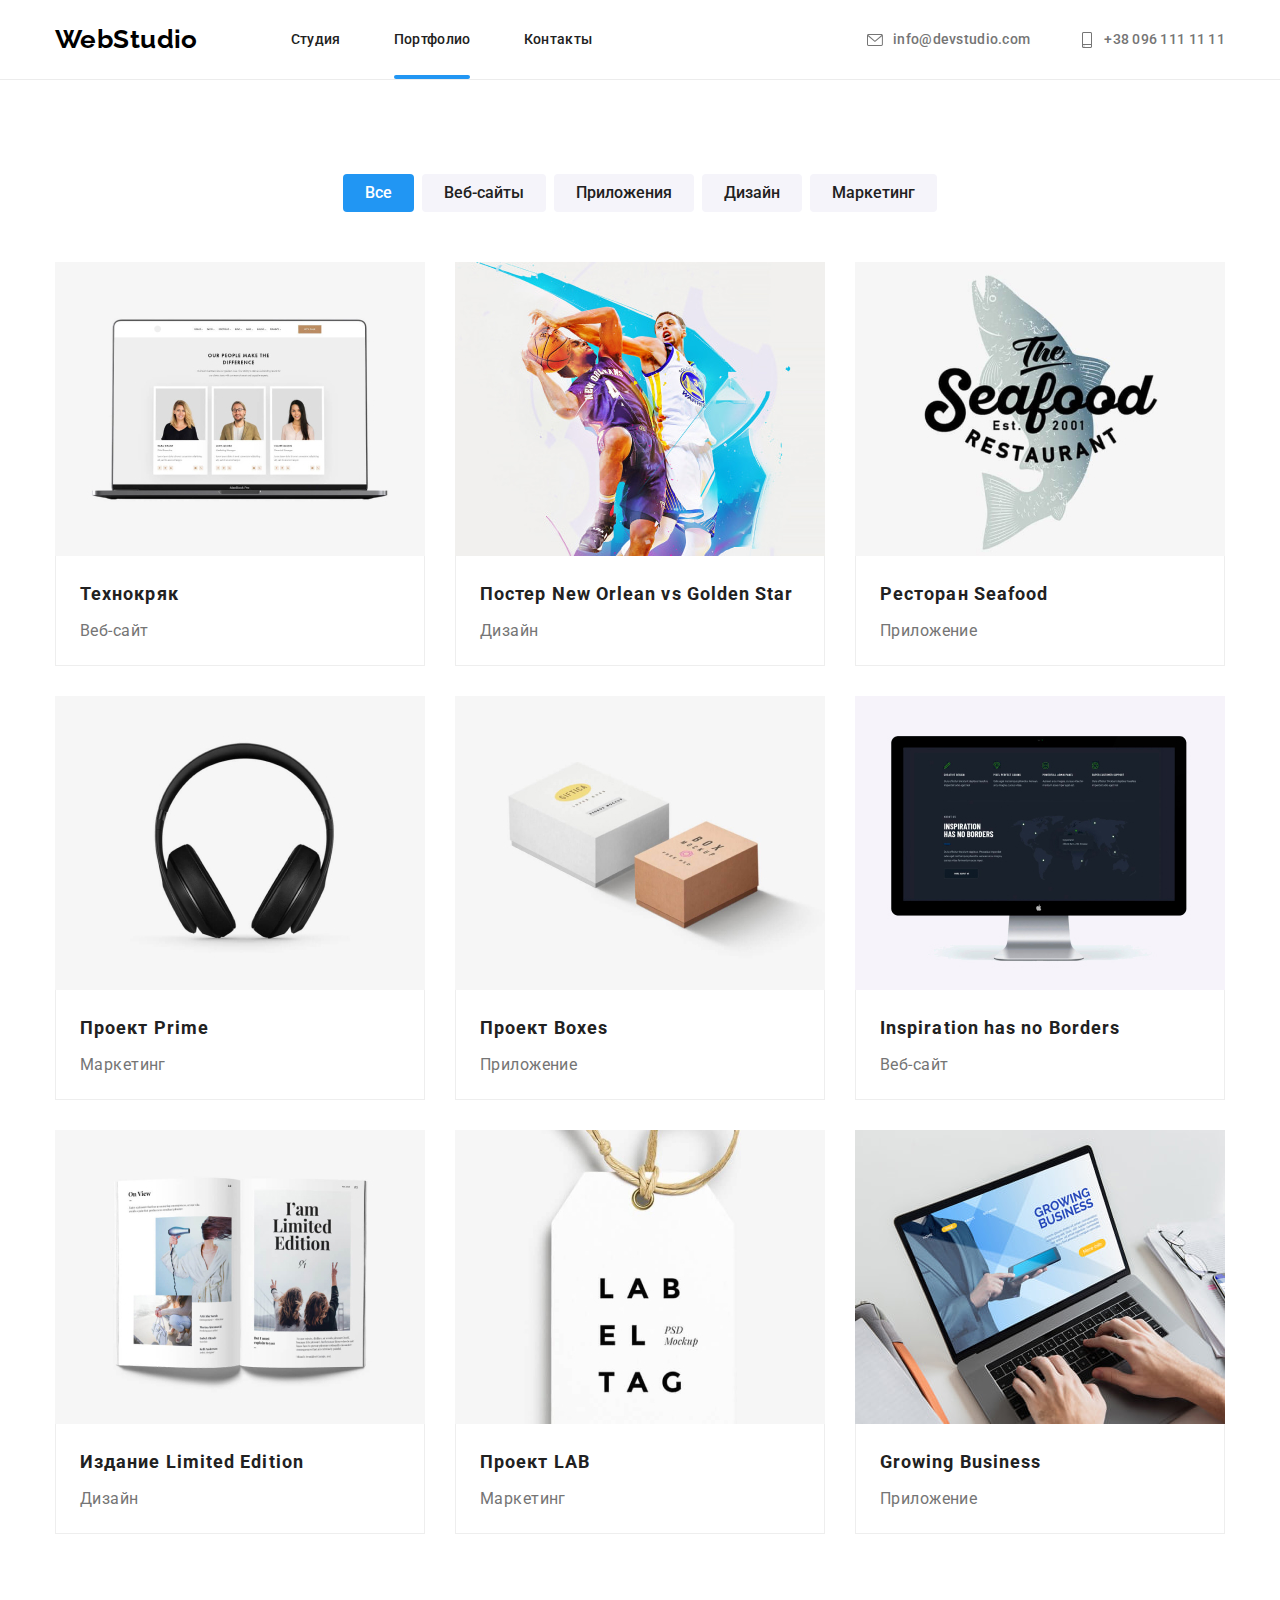
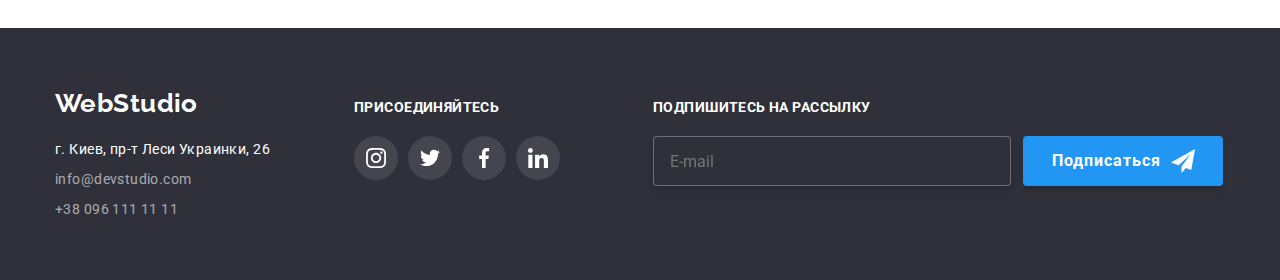
==== portfolio.html @ c4e72bc1 "Initial commit" ====
<!DOCTYPE html>
<html lang="ru">
  <head>
    <meta charset="UTF-8" />
    <meta http-equiv="X-UA-Compatible" content="IE=edge" />
    <meta name="viewport" content="width=device-width, initial-scale=1.0" />
    <title>Portfolio</title>
    <link rel="preconnect" href="https://fonts.googleapis.com" />
    <link rel="preconnect" href="https://fonts.gstatic.com" crossorigin />
    <link
      href="https://fonts.googleapis.com/css2?family=Raleway:wght@700&family=Roboto:wght@400;500;700;900&display=swap"
      rel="stylesheet"
    />
    <link
      rel="stylesheet"
      href="https://cdnjs.cloudflare.com/ajax/libs/modern-normalize/1.1.0/modern-normalize.min.css"
    />
    <link rel="stylesheet" href="./css/main.min.css" />
  </head>
  <body>
   <header class="header">
      <div class="header__container container">
        <nav class="header__nav-inner">
          <!-- logo -->
          <a class="header__logo logo" href="./index.html">Web<span class="logo--contrast-black">Studio</span></a>

          <!-- site page navigation -->
          <ul class="page-nav">
            <li class="page-nav__item">
              <a class="page-nav__link " href="./index.html">Студия</a>
            </li>

            <li class="page-nav__item">
              <a class="page-nav__link page-nav__link--current" href="./portfolio.html">Портфолио</a>
            </li>

            <li class="page-nav__item">
              <a class="page-nav__link" href="">Контакты</a>
            </li>
          </ul>
        </nav>

        <!-- contact navigation -->
        <ul class="contacts">
          <li class="contacts__item">
            <a class="contacts__link" href="mailto:info@devstudio.com">
              <svg class="contacts__icon" width="16" height="12">
                <use href="./images/icons.svg#mail"></use>
              </svg>
              info@devstudio.com
            </a>
          </li>

          <li class="contacts__item">
            <a class="contacts__link" href="tel:+380961111111"
              ><svg class="contacts__icon" width="14" height="16">
                <use href="./images/icons.svg#smartphone"></use>
              </svg>
              +38 096 111 11 11</a
            >
          </li>
        </ul>
      </div>
    </header>
    <main>
      <section class="works section">
        
        <!-- filter button -->
        <div class="works__inner container ">
          <h1 class="works__title visually-hidden">Наши работы</h1>
          <ul class="works__filter-list list">
            <li class="works__filter-item">
              <button class="works__filter-btn works__filter-btn--active" type="button">Все</button>
            </li>
            <li class="works__filter-item">
              <button class="works__filter-btn" type="button">Веб-сайты</button>
            </li>
            <li class="works__filter-item">
              <button class="works__filter-btn" type="button">Приложения</button>
            </li>
            <li class="works__filter-item">
              <button class="works__filter-btn" type="button">Дизайн</button>
            </li>
            <li class="works__filter-item">
              <button class="works__filter-btn" type="button">Маркетинг</button>
            </li>
          </ul>

          <!-- examples of work first line -->

          <ul class="works__cards-list">
            <li class="works__cards-item">
              <a class="works__cards-link" href="">
                <div class="works__cards-img-case">
                  <img src="./images/example-1.jpg" alt="пример работы один" width="370" />

                  <div class="works__overlay">
                    <p class="works__overlay-text">
                      Ресурс предлагает комплексные предложения с разным уровнем функционала и
                      сервисов. Все это позволит посетителю получить исчерпывающие сведения о
                      компании или частном лице.
                    </p>
                  </div>
                </div>
                <div class="works__cards-thumb">
                  <h2 class="works__cards-title">Технокряк</h2>
                  <p class="works__cards-text">Веб-сайт</p>
                </div>
              </a>
            </li>

            <li class="works__cards-item">
              <a class="works__cards-link" href="">
                <div class="works__cards-img-case">
                  <img src="./images/example-2.jpg" alt="пример работы один" width="370" />

                  <div class="works__overlay">
                    <p class="works__overlay-text">
                      Ресурс предлагает комплексные предложения с разным уровнем функционала и
                      сервисов. Все это позволит посетителю получить исчерпывающие сведения о
                      компании или частном лице.
                    </p>
                  </div>
                </div>
                <div class="works__cards-thumb">
                  <h2 class="works__cards-title">
                    Постер <span lang="en">New Orlean vs Golden Star</span>
                  </h2>
                  <p class="works__cards-text">Дизайн</p>
                </div>
              </a>
            </li>

            <li class="works__cards-item">
              <a class="works__cards-link" href="">
                <div class="works__cards-img-case">
                  <img src="./images/example-3.jpg" alt="пример работы один" width="370" />

                  <div class="works__overlay">
                    <p class="works__overlay-text">
                      Ресурс предлагает комплексные предложения с разным уровнем функционала и
                      сервисов. Все это позволит посетителю получить исчерпывающие сведения о
                      компании или частном лице.
                    </p>
                  </div>
                </div>
                <div class="works__cards-thumb">
                  <h2 class="works__cards-title">Ресторан<span lang="en"> Seafood</span></h2>
                  <p class="works__cards-text">Приложение</p>
                </div>
              </a>
            </li>

            <!-- examples of work second line -->

            <li class="works__cards-item">
              <a class="works__cards-link" href="">
                <div class="works__cards-img-case">
                  <img src="./images/example-4.jpg" alt="пример работы один" width="370" />

                  <div class="works__overlay">
                    <p class="works__overlay-text">
                      Ресурс предлагает комплексные предложения с разным уровнем функционала и
                      сервисов. Все это позволит посетителю получить исчерпывающие сведения о
                      компании или частном лице.
                    </p>
                  </div>
                </div>
                <div class="works__cards-thumb">
                  <h2 class="works__cards-title">Проект<span lang="en"> Prime</span></h2>
                  <p class="works__cards-text">Маркетинг</p>
                </div>
              </a>
            </li>

            <li class="works__cards-item">
              <a class="works__cards-link" href="">
                <div class="works__cards-img-case">
                  <img src="./images/example-5.jpg" alt="пример работы один" width="370" />

                  <div class="works__overlay">
                    <p class="works__overlay-text">
                      Ресурс предлагает комплексные предложения с разным уровнем функционала и
                      сервисов. Все это позволит посетителю получить исчерпывающие сведения о
                      компании или частном лице.
                    </p>
                  </div>
                </div>
                <div class="works__cards-thumb">
                  <h2 class="works__cards-title">Проект<span lang="en"> Boxes</span></h2>
                  <p class="works__cards-text">Приложение</p>
                </div>
              </a>
            </li>

            <li class="works__cards-item">
              <a class="works__cards-link" href="">
                <div class="works__cards-img-case">
                  <img src="./images/example-6.jpg" alt="пример работы один" width="370" />

                  <div class="works__overlay">
                    <p class="works__overlay-text">
                      Ресурс предлагает комплексные предложения с разным уровнем функционала и
                      сервисов. Все это позволит посетителю получить исчерпывающие сведения о
                      компании или частном лице.
                    </p>
                  </div>
                </div>
                <div class="works__cards-thumb">
                  <h2 class="works__cards-title"><span lang="en">Inspiration has no Borders</span></h2>
                  <p class="works__cards-text">Веб-сайт</p>
                </div>
              </a>
            </li>

            <!-- examples of work third line -->

            <li class="works__cards-item">
              <a class="works__cards-link" href="">
                <div class="works__cards-img-case">
                  <img src="./images/example-7.jpg" alt="пример работы один" width="370" />

                  <div class="works__overlay">
                    <p class="works__overlay-text">
                      Ресурс предлагает комплексные предложения с разным уровнем функционала и
                      сервисов. Все это позволит посетителю получить исчерпывающие сведения о
                      компании или частном лице.
                    </p>
                  </div>
                </div>
                <div class="works__cards-thumb">
                  <h2 class="works__cards-title">Издание<span lang="en"> Limited Edition</span></h2>
                  <p class="works__cards-text">Дизайн</p>
                </div>
              </a>
            </li>

            <li class="works__cards-item">
              <a class="works__cards-link" href="">
                <div class="works__cards-img-case">
                  <img src="./images/example-8.jpg" alt="пример работы один" width="370" />

                  <div class="works__overlay">
                    <p class="works__overlay-text">
                      Ресурс предлагает комплексные предложения с разным уровнем функционала и
                      сервисов. Все это позволит посетителю получить исчерпывающие сведения о
                      компании или частном лице.
                    </p>
                  </div>
                </div>
                <div class="works__cards-thumb">
                  <h2 class="works__cards-title">Проект<span lang="en"> LAB</span></h2>
                  <p class="works__cards-text">Маркетинг</p>
                </div>
              </a>
            </li>

            <li class="works__cards-item">
              <a class="works__cards-link" href="">
                <div class="works__cards-img-case">
                  <img src="./images/example-9.jpg" alt="пример работы один" width="370" />

                  <div class="works__overlay">
                    <p class="works__overlay-text">
                      Ресурс предлагает комплексные предложения с разным уровнем функционала и
                      сервисов. Все это позволит посетителю получить исчерпывающие сведения о
                      компании или частном лице.
                    </p>
                  </div>
                </div>
                <div class="works__cards-thumb">
                  <h2 class="works__cards-title">
                    <span lang="en">Growing Business</span>
                  </h2>
                  <p class="works__cards-text">Приложение</p>
                </div>
              </a>
            </li>
          </ul>
        </div>
      </section>
    </main>

    <footer class="footer">
      <!-- how to find us section -->
      <div class="container footer__inner">
        <div class="footer__contacts-inner">
          <a class="footer__logo logo" href="./index.html">Web<span class="logo--contrast-white">Studio</span></a>
         
          <address class="footer__address address">
            <ul class="address__list">
              <li>
                <a
                  class="address__link address__link--white"
                  href="https://goo.gl/maps/piqngm7oDQpEDh6u6"
                  target="_blank"
                  rel="noopener nofollow noreferrer"
                  >г. Киев, пр-т Леси Украинки, 26</a
                >
              </li>

              <!-- contacts navigation -->

              <li>
                <a class="address__link" href="mailto:info@devstudio.com"
                  >info@devstudio.com</a
                >
              </li>

              <li>
                <a class="address__link" href="tel:+380961111111">+38 096 111 11 11</a>
              </li>
            </ul>
          </address>
        </div>

        <div class="footer__socials-inner">
          <h2 class="sub-title sub-title--little-white">присоединяйтесь</h2>
          <ul class="socials-network-set">
            <li class="socials-network-set__item">
              <a class="socials-network-set__link socials-network-set__link--light" href="#"
                ><svg width="20" height="20">
                  <use href="./images/icons.svg#instagram"></use></svg
              ></a>
            </li>
            <li class="socials-network-set__item">
              <a class="socials-network-set__link socials-network-set__link--light" href="#"
                ><svg width="20" height="20">
                  <use href="./images/icons.svg#twitter"></use>
                </svg>
              </a>
            </li>
            <li class="socials-network-set__item">
              <a class="socials-network-set__link socials-network-set__link--light" href="#"
                ><svg width="20" height="20">
                  <use href="./images/icons.svg#facebook"></use>
                </svg>
              </a>
            </li>
            <li class="socials-network-set__item">
              <a class="socials-network-set__link socials-network-set__link--light" href="#"
                ><svg width="20" height="20">
                  <use href="./images/icons.svg#linkedin"></use>
                </svg>
              </a>
            </li>
          </ul>
        </div>

        <form class="subscription" name="subscription-form">
          <label class="subscription__label sub-title sub-title--little-white " for="user-email">Подпишитесь на рассылку</label>
          <div class="subscription__container">
            <input
              class="subscription__input"
              type="email"
              id="user-email"
              placeholder="E-mail"
              name="user-email"
              required
              title="Вспоминайте почту"
            />
            <button class="subscription__btn button" type="submit">
              Подписаться
              <svg class="subscription__icon" width="24" height="24">
                <use href="./images/icons.svg#icon-send"></use>
              </svg>
            </button>
          </div>
        </form>
      </div>
    </footer>
  </body>
</html>
---- css/main.min.css ----
:root{--dominant-color: #2196f3;--title-color: #212121;--text-color: #757575;--icon-color: #afb1b8;--footer-translucent-text: rgba(255, 255, 255, 0.6);--white-dominant-color: #ffffff;--black-dominant-theme: #000000;--portfolio-background: #e5e5e5;--hero-background: #c4c4c4;--gradient-color: rgba(47, 48, 58, 0.4);--team-section-background: #F5F4FA;--footer-backgraund: #2f303a;--footer-socials-backgraund: rgba(255, 255, 255, 0.1);--subscription-field-border: rgba(255, 255, 255, 0.3);--subscription-box-shadow: rgba(0, 0, 0, 0.15);--activities-cover-color: rgba(47, 48, 58, 0.8);--overlay-backgraund-color: rgba(33, 150, 243, 0.9);--card-set-box-shadow-first-layer: rgba(0, 0, 0, 0.12);--card-set-box-shadow-second-layer: rgba(0, 0, 0, 0.06);--card-set-box-shadow-third-layer: rgba(0, 0, 0, 0.16);--card-set-border-color: #eeeeee;--backdrop-overlay-color: rgba(0, 0, 0, 0.2);--modal-border-color: rgba(33, 33, 33, 0.2);--modal-close-btn-border-color: rgba(0, 0, 0, 0.1);--modal-btn-box-shadow-color:rgba(0, 0, 0, 0.15)}body{font-family:"Roboto","Verdana","Tahoma",sans-serif;font-size:14px;background-color:var(--white-dominant-color);letter-spacing:.03em;color:var(--title-color)}.container{width:1200px;padding:0 15px;margin-left:auto;margin-right:auto}html{-webkit-box-sizing:border-box;box-sizing:border-box}*,*::after,*::before{-webkit-box-sizing:inherit;box-sizing:inherit}p,h1,h2,h3,h4,h5,h6{margin-top:0px;margin-bottom:0px}ul{list-style:none;padding:0;margin:0}img{display:block;max-width:100%;height:auto}a{text-decoration:none;display:block}.visually-hidden{position:absolute;width:1px;height:1px;margin:-1px;border:0;padding:0;white-space:nowrap;-webkit-clip-path:inset(100%);clip-path:inset(100%);clip:rect(0 0 0 0);overflow:hidden}.nav-link,.page-nav__link{font-weight:500;line-height:1.14;letter-spacing:.02em}.activities__sub-title,.benefits__decoration,.modal__checkbox-label,.modal__btn-close,.clients-card__link,.socials-network-set__link{display:-webkit-box;display:-ms-flexbox;display:flex;-webkit-box-align:center;-ms-flex-align:center;align-items:center;-webkit-box-pack:center;-ms-flex-pack:center;justify-content:center}.logo,.footer__logo,.header__logo{font-family:"Raleway";font-weight:700;font-size:26px;line-height:1.19}.logo--accent{color:var(--dominant-color)}.page-nav__item{display:inline-block}.page-nav__item:not(:last-child){margin-right:50px}.page-nav__link{position:relative;padding-top:32px;padding-bottom:31px;color:var(--title-color);-webkit-transition:color 250ms cubic-bezier(0.4, 0, 0.2, 1);transition:color 250ms cubic-bezier(0.4, 0, 0.2, 1)}.page-nav__link--current::after{content:"";position:absolute;left:0;bottom:0;width:100%;height:4px;background-color:var(--dominant-color);border-radius:2px}.page-nav__link:hover,.page-nav__link:focus{color:var(--dominant-color)}.contacts{display:-webkit-box;display:-ms-flexbox;display:flex;-webkit-box-align:center;-ms-flex-align:center;align-items:center}.contacts__item:not(:last-child){margin-right:50px}.contacts__link{display:-webkit-box;display:-ms-flexbox;display:flex;-webkit-box-align:center;-ms-flex-align:center;align-items:center;color:var(--text-color);font-weight:500;line-height:1.14;letter-spacing:.02em;-webkit-transition:color 250ms cubic-bezier(0.4, 0, 0.2, 1);transition:color 250ms cubic-bezier(0.4, 0, 0.2, 1)}.contacts__icon{margin-right:10px;fill:var(--text-color);-webkit-transition:fill 250ms cubic-bezier(0.4, 0, 0.2, 1);transition:fill 250ms cubic-bezier(0.4, 0, 0.2, 1)}.contacts__link:hover,.contacts__link:focus{color:var(--dominant-color)}.contacts__link:hover .contacts__icon,.contacts__link:focus .contacts__icon{fill:var(--dominant-color)}.main-title{display:block;font-weight:900;font-size:44px;line-height:1.36;letter-spacing:.06em;text-transform:uppercase}.section-title{margin-bottom:50px;text-align:center;font-size:36px;line-height:1.16}.sub-title{font-weight:700;line-height:1.14;text-transform:uppercase}.sub-title--little-white{font-size:14px;color:var(--white-dominant-color)}.button{font-family:inherit;font-weight:700;font-size:16px;line-height:1.88;letter-spacing:.06em;color:var(--white-dominant-color);padding:10px 32px;-webkit-box-shadow:0px 4px 4px var(--subscription-box-shadow);box-shadow:0px 4px 4px var(--subscription-box-shadow);border:none;border-radius:4px;background:var(--dominant-color);cursor:pointer}.works__filter-btn{padding:6px 22px;color:var(--title-color);background-color:var(--team-section-background);border-radius:4px;border:none;-webkit-transition:color 250ms cubic-bezier(0.4, 0, 0.2, 1),background-color 250ms cubic-bezier(0.4, 0, 0.2, 1),-webkit-box-shadow 250ms cubic-bezier(0.4, 0, 0.2, 1);transition:color 250ms cubic-bezier(0.4, 0, 0.2, 1),background-color 250ms cubic-bezier(0.4, 0, 0.2, 1),-webkit-box-shadow 250ms cubic-bezier(0.4, 0, 0.2, 1);transition:color 250ms cubic-bezier(0.4, 0, 0.2, 1),box-shadow 250ms cubic-bezier(0.4, 0, 0.2, 1),background-color 250ms cubic-bezier(0.4, 0, 0.2, 1);transition:color 250ms cubic-bezier(0.4, 0, 0.2, 1),box-shadow 250ms cubic-bezier(0.4, 0, 0.2, 1),background-color 250ms cubic-bezier(0.4, 0, 0.2, 1),-webkit-box-shadow 250ms cubic-bezier(0.4, 0, 0.2, 1);cursor:pointer;font-family:inherit;font-size:16px;font-weight:500;line-height:1.62}.works__filter-btn:hover,.works__filter-btn:focus{color:var(--white-dominant-color);background:var(--dominant-color);-webkit-box-shadow:0px 3px 1px rgba(0,0,0,.1),0px 1px 2px rgba(0,0,0,.08),0px 2px 2px rgba(0,0,0,.12);box-shadow:0px 3px 1px rgba(0,0,0,.1),0px 1px 2px rgba(0,0,0,.08),0px 2px 2px rgba(0,0,0,.12)}.works__filter-btn--active{background:var(--dominant-color);color:var(--white-dominant-color)}.team-card{border-radius:0px 0px 4px 4px;background:var(--white-dominant-color);-webkit-box-shadow:0px 1px 3px rgba(0,0,0,.12),0px 1px 1px rgba(0,0,0,.14),0px 2px 1px rgba(0,0,0,.2);box-shadow:0px 1px 3px rgba(0,0,0,.12),0px 1px 1px rgba(0,0,0,.14),0px 2px 1px rgba(0,0,0,.2)}.team-card__thumb{padding-top:30px;padding-bottom:30px}.team-card__name{margin-bottom:10px;text-align:center;font-weight:500;font-size:16px;line-height:1.18}.team-card__position{margin-bottom:16px;text-align:center;font-size:16px;line-height:1.18;color:var(--text-color)}.socials-network-set{display:-webkit-box;display:-ms-flexbox;display:flex;-webkit-box-pack:center;-ms-flex-pack:center;justify-content:center}.socials-network-set__item:not(:last-child){margin-right:10px}.socials-network-set__link{width:44px;height:44px;border-radius:50%;fill:var(--icon-color);-webkit-transition:fill 250ms cubic-bezier(0.4, 0, 0.2, 1),background-color 250ms cubic-bezier(0.4, 0, 0.2, 1);transition:fill 250ms cubic-bezier(0.4, 0, 0.2, 1),background-color 250ms cubic-bezier(0.4, 0, 0.2, 1)}.socials-network-set__link--light{fill:var(--white-dominant-color);background-color:var(--footer-socials-backgraund)}.socials-network-set__link:hover,.socials-network-set__link:focus{background-color:var(--dominant-color);border-radius:50%;fill:var(--white-dominant-color)}.clients-card__link{display:-webkit-box;display:-ms-flexbox;display:flex;width:170px;height:92px;border:1px solid var(--icon-color);border-radius:4px;-webkit-transition:border 250ms cubic-bezier(0.4, 0, 0.2, 1);transition:border 250ms cubic-bezier(0.4, 0, 0.2, 1)}.clients-card__icon{fill:var(--icon-color);-webkit-transition:fill 250ms cubic-bezier(0.4, 0, 0.2, 1);transition:fill 250ms cubic-bezier(0.4, 0, 0.2, 1)}.clients-card__link:hover,.clients-card__link:focus{border:1px solid var(--dominant-color)}.clients-card__link:hover .clients-card__icon,.clients-card__link:focus .clients-card__icon{fill:var(--dominant-color)}.address{font-style:normal;line-height:1.5}.address__list :not(:last-child){margin-bottom:9px}.address__link{color:var(--footer-translucent-text);-webkit-transition:color 250ms cubic-bezier(0.4, 0, 0.2, 1);transition:color 250ms cubic-bezier(0.4, 0, 0.2, 1)}.address__link:hover,.address__link:focus{color:var(--dominant-color)}.address__link--white{color:var(--white-dominant-color)}.subscription{display:block}.subscription__label{display:block;margin-bottom:20px}.subscription__container{display:-webkit-box;display:-ms-flexbox;display:flex}.subscription__input{margin-right:12px;width:358px;height:50px;padding:15px 16px;border:1px solid var(--subscription-field-border);border-radius:4px;-webkit-filter:drop-shadow(0px 4px 4px var(--subscription-box-shadow));filter:drop-shadow(0px 4px 4px var(--subscription-box-shadow));background-color:var(--footer-backgraund);outline:none;font-size:16px;line-height:1.25;color:var(--white-dominant-color)}.subscription__btn{display:-webkit-box;display:-ms-flexbox;display:flex;-webkit-box-align:center;-ms-flex-align:center;align-items:center;padding:10px 28px 10px 29px}.subscription__icon{margin-left:10px;fill:var(--white-dominant-color)}.works__cards-link{-webkit-box-shadow:none;box-shadow:none;-webkit-transition:-webkit-box-shadow 250ms cubic-bezier(0.4, 0, 0.2, 1);transition:-webkit-box-shadow 250ms cubic-bezier(0.4, 0, 0.2, 1);transition:box-shadow 250ms cubic-bezier(0.4, 0, 0.2, 1);transition:box-shadow 250ms cubic-bezier(0.4, 0, 0.2, 1), -webkit-box-shadow 250ms cubic-bezier(0.4, 0, 0.2, 1)}.works__cards-img-case{overflow:hidden;position:relative}.works__overlay{position:absolute;top:0;left:0;padding:63px 24px;width:100%;height:100%;background-color:var(--overlay-backgraund-color);-webkit-transform:translateY(100%);transform:translateY(100%);-webkit-transition:-webkit-transform 250ms cubic-bezier(0.4, 0, 0.2, 1);transition:-webkit-transform 250ms cubic-bezier(0.4, 0, 0.2, 1);transition:transform 250ms cubic-bezier(0.4, 0, 0.2, 1);transition:transform 250ms cubic-bezier(0.4, 0, 0.2, 1), -webkit-transform 250ms cubic-bezier(0.4, 0, 0.2, 1)}.works__overlay-text{font-size:18px;line-height:1.56;color:var(--white-dominant-color)}.works__cards-link:hover,.works__cards-linkk:focus{-webkit-box-shadow:0px 1px 1px var(--card-set-box-shadow-first-layer),0px 4px 4px var(--card-set-box-shadow-second-layer),1px 4px 6px var(--card-set-box-shadow-third-layer);box-shadow:0px 1px 1px var(--card-set-box-shadow-first-layer),0px 4px 4px var(--card-set-box-shadow-second-layer),1px 4px 6px var(--card-set-box-shadow-third-layer)}.works__cards-link:hover .works__overlay,.works__cards-linkk:focus .works__overlay{-webkit-transform:translateY(0%);transform:translateY(0%)}.works__cards-thumb{padding-top:20px;padding-bottom:19px;padding-left:24px;border-right:1px solid var(--card-set-border-color);border-bottom:1px solid var(--card-set-border-color);border-left:1px solid var(--card-set-border-color)}.works__cards-title{margin-bottom:4px;font-weight:700;font-size:18px;line-height:2;letter-spacing:.06em;color:var(--title-color)}.works__cards-text{font-size:16px;line-height:1.88;color:var(--text-color)}.backdrop.is-hidden .modal{-webkit-transform:translate(-50%, -50%) scale(0.75);transform:translate(-50%, -50%) scale(0.75)}.modal{position:absolute;top:50%;left:50%;width:528px;height:581px;padding:40px;background-color:var(--white-dominant-color);-webkit-box-shadow:0px 1px 3px var(--card-set-box-shadow-first-layer),0px 1px 1px rgba(0,0,0,.14),0px 2px 1px var(--backdrop-overlay-color);box-shadow:0px 1px 3px var(--card-set-box-shadow-first-layer),0px 1px 1px rgba(0,0,0,.14),0px 2px 1px var(--backdrop-overlay-color);border-radius:4px;-webkit-transform:translate(-50%, -50%) scale(1);transform:translate(-50%, -50%) scale(1);-webkit-transition:-webkit-transform 250ms cubic-bezier(0.4, 0, 0.2, 1);transition:-webkit-transform 250ms cubic-bezier(0.4, 0, 0.2, 1);transition:transform 250ms cubic-bezier(0.4, 0, 0.2, 1);transition:transform 250ms cubic-bezier(0.4, 0, 0.2, 1), -webkit-transform 250ms cubic-bezier(0.4, 0, 0.2, 1)}.modal__btn-close{position:absolute;top:7px;right:8px;height:30px;width:30px;border:1px solid var(--modal-close-btn-border-color);background-color:var(--white-dominant-color);border-radius:50%;fill:var(--black-dominant-theme);-webkit-transition:fill 250ms cubic-bezier(0.4, 0, 0.2, 1);transition:fill 250ms cubic-bezier(0.4, 0, 0.2, 1)}.modal__btn-close:hover,.modal__btn-close:focus{fill:var(--dominant-color)}.modal__title{margin-bottom:12px;font-weight:700;font-size:20px;line-height:1.15;text-align:center}.modal__comment-field-label,.modal__input-name-label,.modal__input-phone-label,.modal__input-mail-label{display:block;margin-bottom:4px;font-size:12px;line-height:1.16;letter-spacing:.01em;color:var(--text-color)}.modal__input-mail-container,.modal__input-phone-container,.modal__input-name-container{position:relative;margin-bottom:10px}.modal__input-phone-field,.modal__input-mail-field,.modal__input-name-field{width:100%;height:40px;padding:12px 42px 12px 42px;border:1px solid var(--modal-border-color);border-radius:4px;outline:none;-webkit-transition:border-color 250ms cubic-bezier(0.4, 0, 0.2, 1);transition:border-color 250ms cubic-bezier(0.4, 0, 0.2, 1)}.modal__comment-field-input{display:block;width:100%;height:120px;padding:12px 16px;margin-bottom:20px;resize:none;border:1px solid var(--modal-border-color);border-radius:4px;outline:none;-webkit-transition:border-color 250ms cubic-bezier(0.4, 0, 0.2, 1);transition:border-color 250ms cubic-bezier(0.4, 0, 0.2, 1)}.modal__comment-field-input:focus,.modal__input-phone-field:focus,.modal__input-mail-field:focus,.modal__input-name-field:focus{border-color:var(--dominant-color)}.modal__input-phone-field:focus+.modal-icon,.modal__input-mail-field:focus+.modal-icon,.modal__input-name-field:focus+.modal-icon{fill:var(--dominant-color)}.modal__checkbox-label{width:100%;margin-bottom:30px;line-height:1.71}.modal__checkbox-custom{display:block;width:16px;height:15px;border:2px solid var(--title-color);border-radius:3px;margin-right:7px}.modal__checkbox-default:checked+.modal__checkbox-custom{background-color:var(--dominant-color);border:none;background-image:url(../images/check-on.svg)}.modal__agreement-link{display:inline-block;text-decoration:underline;color:var(--dominant-color)}.modal__btn-submit{display:-webkit-box;display:-ms-flexbox;display:flex;margin-left:auto;margin-right:auto;padding:10px 55px}.modal-icon{position:absolute;top:11px;left:12px;-webkit-transition:fill 250ms cubic-bezier(0.4, 0, 0.2, 1);transition:fill 250ms cubic-bezier(0.4, 0, 0.2, 1)}.section{padding-top:94px;padding-bottom:94px}.header{border-bottom:1px solid #ececec}.header__container,.header__nav-inner,.header__contacts-list{display:-webkit-box;display:-ms-flexbox;display:flex;-webkit-box-align:center;-ms-flex-align:center;align-items:center}.header__container{-webkit-box-pack:justify;-ms-flex-pack:justify;justify-content:space-between}.header__logo{padding-top:24px;margin-right:93px;padding-bottom:24px;color:var(--black-dominant-theme)}.header .contacts__link{padding-top:32px;padding-bottom:31px}.hero{text-align:center;margin-right:auto;margin-left:auto;padding-top:200px;padding-bottom:200px;max-width:1600px;background-position:center;background-color:var(--background-hero-color);background-image:-webkit-gradient(linear, left top, right top, from(var(--gradient-color)), to(var(--gradient-color))),url("../images/hero-img.jpg");background-image:linear-gradient(to right, var(--gradient-color), var(--gradient-color)),url("../images/hero-img.jpg");background-repeat:no-repeat;-webkit-box-sizing:cover;box-sizing:cover}.hero__title{width:696px;margin-bottom:30px;margin-left:auto;margin-right:auto;color:var(--white-dominant-color)}.benefits__list{display:-webkit-box;display:-ms-flexbox;display:flex;-webkit-box-pack:justify;-ms-flex-pack:justify;justify-content:space-between}.benefits__item{width:270px}.benefits__decoration{margin-bottom:30px;background-color:var(--team-section-background);border-radius:4px;height:120px}.benefits__sub-title{margin-bottom:10px}.benefits__text{line-height:1.71;letter-spacing:.04;color:var(--text-color)}.activities{padding-top:0px}.activities__list{display:-webkit-box;display:-ms-flexbox;display:flex;-webkit-box-pack:justify;-ms-flex-pack:justify;justify-content:space-between}.activities__cover{position:relative}.activities__sub-title{position:absolute;bottom:0;width:100%;height:70px;background-color:var(--activities-cover-color);font-weight:700;line-height:1.14;text-transform:uppercase;color:var(--white-dominant-color)}.team{background-color:var(--team-section-background)}.team__list{display:-webkit-box;display:-ms-flexbox;display:flex;-webkit-box-pack:justify;-ms-flex-pack:justify;justify-content:space-between}.clients__item{display:-webkit-box;display:-ms-flexbox;display:flex}.clients__item:not(:last-child){margin-right:30px}.clients__list{display:-webkit-box;display:-ms-flexbox;display:flex}.footer{padding-top:60px;padding-bottom:60px;background-color:var(--footer-backgraund)}.footer__logo{margin-bottom:20px;color:var(--white-dominant-color)}.footer__inner{display:-webkit-box;display:-ms-flexbox;display:flex;-webkit-box-align:baseline;-ms-flex-align:baseline;align-items:baseline}.footer__contacts-inner{margin-right:84px}.footer__socials-inner{margin-right:93px}.footer__socials-inner .sub-title{margin-bottom:20px}.subscription{display:block}.subscription__label{display:block;margin-bottom:20px}.subscription__container{display:-webkit-box;display:-ms-flexbox;display:flex}.subscription__input{margin-right:12px;width:358px;height:50px;padding:15px 16px;border:1px solid var(--subscription-field-border);border-radius:4px;-webkit-filter:drop-shadow(0px 4px 4px var(--subscription-box-shadow));filter:drop-shadow(0px 4px 4px var(--subscription-box-shadow));background-color:var(--footer-backgraund);outline:none;font-size:16px;line-height:1.25;color:var(--white-dominant-color)}.subscription__btn{display:-webkit-box;display:-ms-flexbox;display:flex;-webkit-box-align:center;-ms-flex-align:center;align-items:center;padding:10px 28px 10px 29px}.subscription__icon{margin-left:10px;fill:var(--white-dominant-color)}.works__filter-list{display:-webkit-box;display:-ms-flexbox;display:flex;margin-bottom:50px;-webkit-box-pack:center;-ms-flex-pack:center;justify-content:center}.works__filter-item:not(:last-child){margin-right:8px}.works__cards-list{display:-webkit-box;display:-ms-flexbox;display:flex;-ms-flex-wrap:wrap;flex-wrap:wrap;gap:30px}.backdrop{position:fixed;top:0;left:0;width:100%;height:100%;background-color:var(--backdrop-overlay-color);visibility:visible;opacity:1;-webkit-transition-property:opacity,visibility;transition-property:opacity,visibility;-webkit-transition-duration:250ms;transition-duration:250ms;-webkit-transition-timing-function:cubic-bezier(0.4, 0, 0.2, 1);transition-timing-function:cubic-bezier(0.4, 0, 0.2, 1)}.backdrop.is-hidden{opacity:0;visibility:hidden}/*# sourceMappingURL=main.min.css.map */
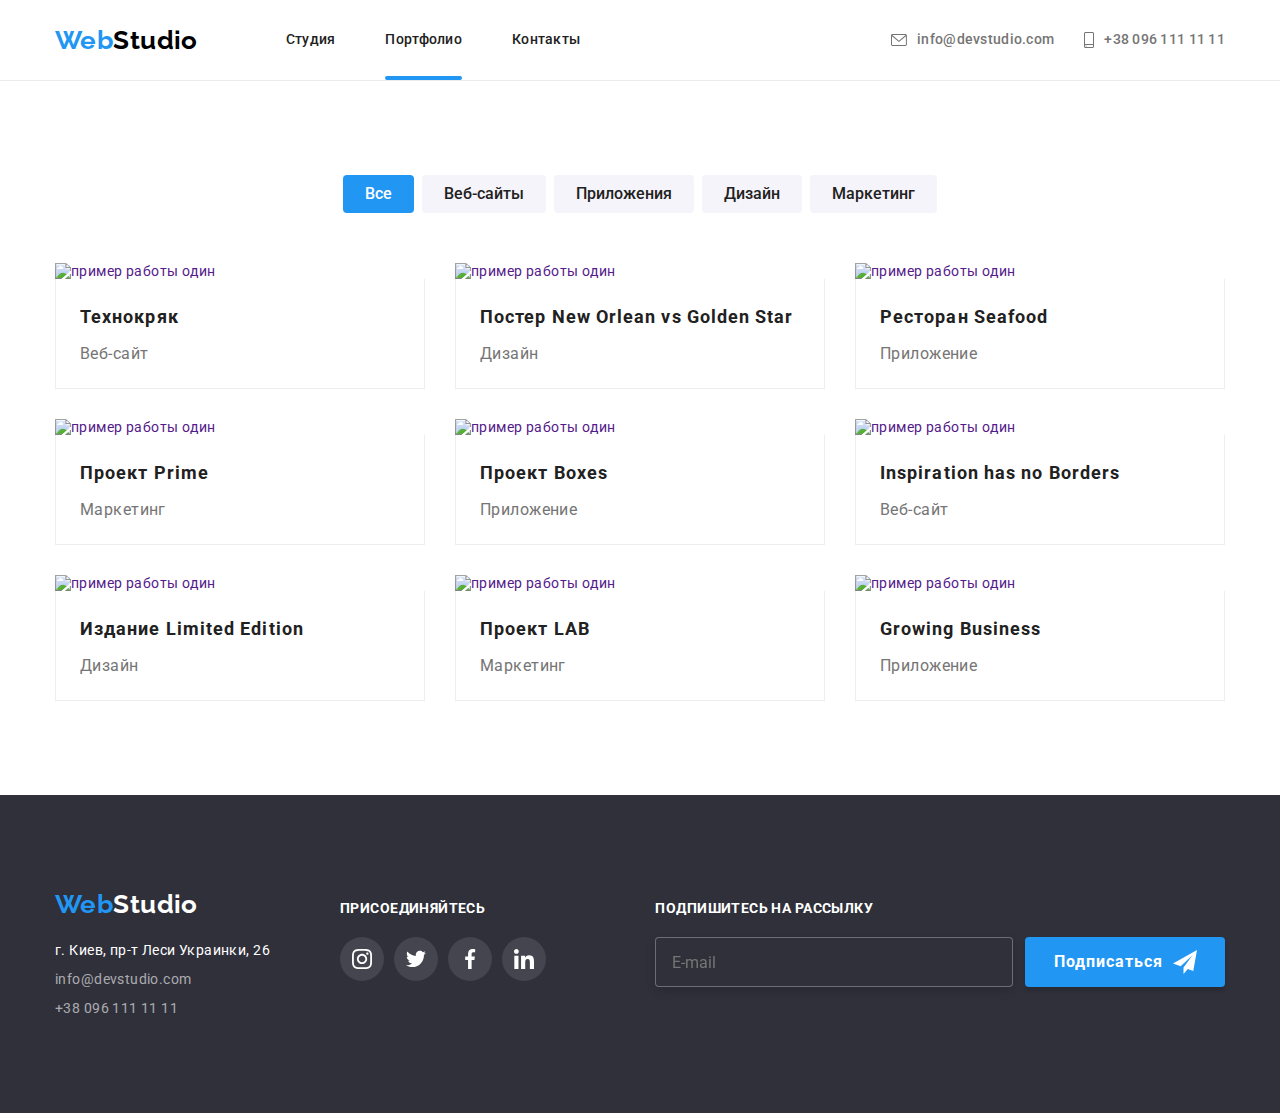
==== commit 00e98233: "adds adaptive 1-st page" ====
--- a/portfolio.html
+++ b/portfolio.html
@@ -22,38 +22,54 @@
       <div class="header__container container">
         <nav class="header__nav-inner">
           <!-- logo -->
-          <a class="header__logo logo" href="./index.html">Web<span class="logo--contrast-black">Studio</span></a>
-
-          <!-- site page navigation -->
-          <ul class="page-nav">
-            <li class="page-nav__item">
-              <a class="page-nav__link " href="./index.html">Студия</a>
-            </li>
-
-            <li class="page-nav__item">
-              <a class="page-nav__link page-nav__link--current" href="./portfolio.html">Портфолио</a>
-            </li>
-
-            <li class="page-nav__item">
-              <a class="page-nav__link" href="">Контакты</a>
+
+          <a class="header__logo" href="./index.html"
+            ><span class="logo--accent">Web</span>Studio</a
+          >
+
+          <!-- button-menu -->
+
+          <button
+            class="header__button-menu button-menu"
+            type="button"
+            aria-label="вызов мобильного меню"
+            aria-expanded="fulse"
+            data-menu-button
+          >
+            <svg width="40" height="40">
+              <use class="button-menu__open" href="./images/icons.svg#phone-menu-open"></use>
+              <use class="button-menu__close" href="./images/icons.svg#phone-menu-close"></use>
+            </svg>
+          </button>
+
+          <ul class="header__nav-list">
+            <li class="header__nav-item">
+              <a class="header__nav-link " href="./index.html">Студия</a>
+            </li>
+
+            <li class="header__nav-item">
+              <a class="header__nav-link header__nav-link--current" href="./portfolio.html">Портфолио</a>
+            </li>
+
+            <li class="header__nav-item">
+              <a class="header__nav-link" href="">Контакты</a>
             </li>
           </ul>
         </nav>
 
-        <!-- contact navigation -->
-        <ul class="contacts">
-          <li class="contacts__item">
-            <a class="contacts__link" href="mailto:info@devstudio.com">
-              <svg class="contacts__icon" width="16" height="12">
+        <ul class="header__contacts-list">
+          <li class="heasder__contacts-item">
+            <a class="contacts-link" href="mailto:info@devstudio.com">
+              <svg class="header__contacts-icon contacts-link__icon-mail">
                 <use href="./images/icons.svg#mail"></use>
               </svg>
               info@devstudio.com
             </a>
           </li>
 
-          <li class="contacts__item">
-            <a class="contacts__link" href="tel:+380961111111"
-              ><svg class="contacts__icon" width="14" height="16">
+          <li class="heasder__contacts-item">
+            <a class="heasder__contacts-link contacts-link" href="tel:+380961111111"
+              ><svg class="header__contacts-icon contacts-link__icon-tel">
                 <use href="./images/icons.svg#smartphone"></use>
               </svg>
               +38 096 111 11 11</a
@@ -281,74 +297,75 @@
       </section>
     </main>
 
-    <footer class="footer">
-      <!-- how to find us section -->
+    <footer class="footer section">
       <div class="container footer__inner">
-        <div class="footer__contacts-inner">
-          <a class="footer__logo logo" href="./index.html">Web<span class="logo--contrast-white">Studio</span></a>
-         
-          <address class="footer__address address">
-            <ul class="address__list">
-              <li>
-                <a
-                  class="address__link address__link--white"
-                  href="https://goo.gl/maps/piqngm7oDQpEDh6u6"
-                  target="_blank"
-                  rel="noopener nofollow noreferrer"
-                  >г. Киев, пр-т Леси Украинки, 26</a
-                >
-              </li>
-
-              <!-- contacts navigation -->
-
-              <li>
-                <a class="address__link" href="mailto:info@devstudio.com"
-                  >info@devstudio.com</a
-                >
-              </li>
-
-              <li>
-                <a class="address__link" href="tel:+380961111111">+38 096 111 11 11</a>
-              </li>
-            </ul>
-          </address>
+        <div class="footer__contacts-socials-inner">
+          <div class="footer__contacts-inner">
+            <a class="footer__logo" href="./index.html"
+              ><span class="logo--accent">Web</span>Studio</a
+            >
+  
+            <address class="footer__address address">
+              <ul class="address__list">
+                <li>
+                  <a
+                    class="address__link address__link--white"
+                    href="https://goo.gl/maps/piqngm7oDQpEDh6u6"
+                    target="_blank"
+                    rel="noopener nofollow noreferrer"
+                    >г. Киев, пр-т Леси Украинки, 26</a
+                  >
+                </li>
+  
+                <li>
+                  <a class="address__link" href="mailto:info@devstudio.com">info@devstudio.com</a>
+                </li>
+  
+                <li>
+                  <a class="address__link" href="tel:+380961111111">+38 096 111 11 11</a>
+                </li>
+              </ul>
+            </address>
+          </div>
+  
+          <div class="footer__socials-inner">
+            <h2 class="footer__socials-title ">присоединяйтесь</h2>
+            <ul class="socials-network">
+                    <li class="socials-network__item">
+                      <a class="socials-network__link socials-network__link--white" href="#"
+                        ><svg class="socials-network__icon" width="20" height="20">
+                          <use href="./images/icons.svg#instagram"></use></svg
+                      ></a>
+                    </li>
+                    <li class="socials-network__item">
+                      <a class="socials-network__link socials-network__link--white" href="#">
+                        <svg class="socials-network__icon" width="20" height="20">
+                          <use href="./images/icons.svg#twitter"></use>
+                        </svg>
+                      </a>
+                    </li>
+                    <li class="socials-network__item">
+                      <a class="socials-network__link socials-network__link--white" href="#">
+                        <svg class="socials-network__icon" width="20" height="20">
+                          <use href="./images/icons.svg#facebook"></use>
+                        </svg>
+                      </a>
+                    </li>
+                    <li class="socials-network__item">
+                      <a class="socials-network__link socials-network__link--white" href="#">
+                        <svg class="socials-network__icon" width="20" height="20">
+                          <use href="./images/icons.svg#linkedin"></use>
+                        </svg>
+                      </a>
+                    </li>
+                  </ul>
+          </div>
         </div>
 
-        <div class="footer__socials-inner">
-          <h2 class="sub-title sub-title--little-white">присоединяйтесь</h2>
-          <ul class="socials-network-set">
-            <li class="socials-network-set__item">
-              <a class="socials-network-set__link socials-network-set__link--light" href="#"
-                ><svg width="20" height="20">
-                  <use href="./images/icons.svg#instagram"></use></svg
-              ></a>
-            </li>
-            <li class="socials-network-set__item">
-              <a class="socials-network-set__link socials-network-set__link--light" href="#"
-                ><svg width="20" height="20">
-                  <use href="./images/icons.svg#twitter"></use>
-                </svg>
-              </a>
-            </li>
-            <li class="socials-network-set__item">
-              <a class="socials-network-set__link socials-network-set__link--light" href="#"
-                ><svg width="20" height="20">
-                  <use href="./images/icons.svg#facebook"></use>
-                </svg>
-              </a>
-            </li>
-            <li class="socials-network-set__item">
-              <a class="socials-network-set__link socials-network-set__link--light" href="#"
-                ><svg width="20" height="20">
-                  <use href="./images/icons.svg#linkedin"></use>
-                </svg>
-              </a>
-            </li>
-          </ul>
-        </div>
-
         <form class="subscription" name="subscription-form">
-          <label class="subscription__label sub-title sub-title--little-white " for="user-email">Подпишитесь на рассылку</label>
+          <label class="subscription__label" for="user-email"
+            >Подпишитесь на рассылку</label
+          >
           <div class="subscription__container">
             <input
               class="subscription__input"
--- a/css/main.min.css
+++ b/css/main.min.css
@@ -1 +1 @@
-:root{--dominant-color: #2196f3;--title-color: #212121;--text-color: #757575;--icon-color: #afb1b8;--footer-translucent-text: rgba(255, 255, 255, 0.6);--white-dominant-color: #ffffff;--black-dominant-theme: #000000;--portfolio-background: #e5e5e5;--hero-background: #c4c4c4;--gradient-color: rgba(47, 48, 58, 0.4);--team-section-background: #F5F4FA;--footer-backgraund: #2f303a;--footer-socials-backgraund: rgba(255, 255, 255, 0.1);--subscription-field-border: rgba(255, 255, 255, 0.3);--subscription-box-shadow: rgba(0, 0, 0, 0.15);--activities-cover-color: rgba(47, 48, 58, 0.8);--overlay-backgraund-color: rgba(33, 150, 243, 0.9);--card-set-box-shadow-first-layer: rgba(0, 0, 0, 0.12);--card-set-box-shadow-second-layer: rgba(0, 0, 0, 0.06);--card-set-box-shadow-third-layer: rgba(0, 0, 0, 0.16);--card-set-border-color: #eeeeee;--backdrop-overlay-color: rgba(0, 0, 0, 0.2);--modal-border-color: rgba(33, 33, 33, 0.2);--modal-close-btn-border-color: rgba(0, 0, 0, 0.1);--modal-btn-box-shadow-color:rgba(0, 0, 0, 0.15)}body{font-family:"Roboto","Verdana","Tahoma",sans-serif;font-size:14px;background-color:var(--white-dominant-color);letter-spacing:.03em;color:var(--title-color)}.container{width:1200px;padding:0 15px;margin-left:auto;margin-right:auto}html{-webkit-box-sizing:border-box;box-sizing:border-box}*,*::after,*::before{-webkit-box-sizing:inherit;box-sizing:inherit}p,h1,h2,h3,h4,h5,h6{margin-top:0px;margin-bottom:0px}ul{list-style:none;padding:0;margin:0}img{display:block;max-width:100%;height:auto}a{text-decoration:none;display:block}.visually-hidden{position:absolute;width:1px;height:1px;margin:-1px;border:0;padding:0;white-space:nowrap;-webkit-clip-path:inset(100%);clip-path:inset(100%);clip:rect(0 0 0 0);overflow:hidden}.nav-link,.page-nav__link{font-weight:500;line-height:1.14;letter-spacing:.02em}.activities__sub-title,.benefits__decoration,.modal__checkbox-label,.modal__btn-close,.clients-card__link,.socials-network-set__link{display:-webkit-box;display:-ms-flexbox;display:flex;-webkit-box-align:center;-ms-flex-align:center;align-items:center;-webkit-box-pack:center;-ms-flex-pack:center;justify-content:center}.logo,.footer__logo,.header__logo{font-family:"Raleway";font-weight:700;font-size:26px;line-height:1.19}.logo--accent{color:var(--dominant-color)}.page-nav__item{display:inline-block}.page-nav__item:not(:last-child){margin-right:50px}.page-nav__link{position:relative;padding-top:32px;padding-bottom:31px;color:var(--title-color);-webkit-transition:color 250ms cubic-bezier(0.4, 0, 0.2, 1);transition:color 250ms cubic-bezier(0.4, 0, 0.2, 1)}.page-nav__link--current::after{content:"";position:absolute;left:0;bottom:0;width:100%;height:4px;background-color:var(--dominant-color);border-radius:2px}.page-nav__link:hover,.page-nav__link:focus{color:var(--dominant-color)}.contacts{display:-webkit-box;display:-ms-flexbox;display:flex;-webkit-box-align:center;-ms-flex-align:center;align-items:center}.contacts__item:not(:last-child){margin-right:50px}.contacts__link{display:-webkit-box;display:-ms-flexbox;display:flex;-webkit-box-align:center;-ms-flex-align:center;align-items:center;color:var(--text-color);font-weight:500;line-height:1.14;letter-spacing:.02em;-webkit-transition:color 250ms cubic-bezier(0.4, 0, 0.2, 1);transition:color 250ms cubic-bezier(0.4, 0, 0.2, 1)}.contacts__icon{margin-right:10px;fill:var(--text-color);-webkit-transition:fill 250ms cubic-bezier(0.4, 0, 0.2, 1);transition:fill 250ms cubic-bezier(0.4, 0, 0.2, 1)}.contacts__link:hover,.contacts__link:focus{color:var(--dominant-color)}.contacts__link:hover .contacts__icon,.contacts__link:focus .contacts__icon{fill:var(--dominant-color)}.main-title{display:block;font-weight:900;font-size:44px;line-height:1.36;letter-spacing:.06em;text-transform:uppercase}.section-title{margin-bottom:50px;text-align:center;font-size:36px;line-height:1.16}.sub-title{font-weight:700;line-height:1.14;text-transform:uppercase}.sub-title--little-white{font-size:14px;color:var(--white-dominant-color)}.button{font-family:inherit;font-weight:700;font-size:16px;line-height:1.88;letter-spacing:.06em;color:var(--white-dominant-color);padding:10px 32px;-webkit-box-shadow:0px 4px 4px var(--subscription-box-shadow);box-shadow:0px 4px 4px var(--subscription-box-shadow);border:none;border-radius:4px;background:var(--dominant-color);cursor:pointer}.works__filter-btn{padding:6px 22px;color:var(--title-color);background-color:var(--team-section-background);border-radius:4px;border:none;-webkit-transition:color 250ms cubic-bezier(0.4, 0, 0.2, 1),background-color 250ms cubic-bezier(0.4, 0, 0.2, 1),-webkit-box-shadow 250ms cubic-bezier(0.4, 0, 0.2, 1);transition:color 250ms cubic-bezier(0.4, 0, 0.2, 1),background-color 250ms cubic-bezier(0.4, 0, 0.2, 1),-webkit-box-shadow 250ms cubic-bezier(0.4, 0, 0.2, 1);transition:color 250ms cubic-bezier(0.4, 0, 0.2, 1),box-shadow 250ms cubic-bezier(0.4, 0, 0.2, 1),background-color 250ms cubic-bezier(0.4, 0, 0.2, 1);transition:color 250ms cubic-bezier(0.4, 0, 0.2, 1),box-shadow 250ms cubic-bezier(0.4, 0, 0.2, 1),background-color 250ms cubic-bezier(0.4, 0, 0.2, 1),-webkit-box-shadow 250ms cubic-bezier(0.4, 0, 0.2, 1);cursor:pointer;font-family:inherit;font-size:16px;font-weight:500;line-height:1.62}.works__filter-btn:hover,.works__filter-btn:focus{color:var(--white-dominant-color);background:var(--dominant-color);-webkit-box-shadow:0px 3px 1px rgba(0,0,0,.1),0px 1px 2px rgba(0,0,0,.08),0px 2px 2px rgba(0,0,0,.12);box-shadow:0px 3px 1px rgba(0,0,0,.1),0px 1px 2px rgba(0,0,0,.08),0px 2px 2px rgba(0,0,0,.12)}.works__filter-btn--active{background:var(--dominant-color);color:var(--white-dominant-color)}.team-card{border-radius:0px 0px 4px 4px;background:var(--white-dominant-color);-webkit-box-shadow:0px 1px 3px rgba(0,0,0,.12),0px 1px 1px rgba(0,0,0,.14),0px 2px 1px rgba(0,0,0,.2);box-shadow:0px 1px 3px rgba(0,0,0,.12),0px 1px 1px rgba(0,0,0,.14),0px 2px 1px rgba(0,0,0,.2)}.team-card__thumb{padding-top:30px;padding-bottom:30px}.team-card__name{margin-bottom:10px;text-align:center;font-weight:500;font-size:16px;line-height:1.18}.team-card__position{margin-bottom:16px;text-align:center;font-size:16px;line-height:1.18;color:var(--text-color)}.socials-network-set{display:-webkit-box;display:-ms-flexbox;display:flex;-webkit-box-pack:center;-ms-flex-pack:center;justify-content:center}.socials-network-set__item:not(:last-child){margin-right:10px}.socials-network-set__link{width:44px;height:44px;border-radius:50%;fill:var(--icon-color);-webkit-transition:fill 250ms cubic-bezier(0.4, 0, 0.2, 1),background-color 250ms cubic-bezier(0.4, 0, 0.2, 1);transition:fill 250ms cubic-bezier(0.4, 0, 0.2, 1),background-color 250ms cubic-bezier(0.4, 0, 0.2, 1)}.socials-network-set__link--light{fill:var(--white-dominant-color);background-color:var(--footer-socials-backgraund)}.socials-network-set__link:hover,.socials-network-set__link:focus{background-color:var(--dominant-color);border-radius:50%;fill:var(--white-dominant-color)}.clients-card__link{display:-webkit-box;display:-ms-flexbox;display:flex;width:170px;height:92px;border:1px solid var(--icon-color);border-radius:4px;-webkit-transition:border 250ms cubic-bezier(0.4, 0, 0.2, 1);transition:border 250ms cubic-bezier(0.4, 0, 0.2, 1)}.clients-card__icon{fill:var(--icon-color);-webkit-transition:fill 250ms cubic-bezier(0.4, 0, 0.2, 1);transition:fill 250ms cubic-bezier(0.4, 0, 0.2, 1)}.clients-card__link:hover,.clients-card__link:focus{border:1px solid var(--dominant-color)}.clients-card__link:hover .clients-card__icon,.clients-card__link:focus .clients-card__icon{fill:var(--dominant-color)}.address{font-style:normal;line-height:1.5}.address__list :not(:last-child){margin-bottom:9px}.address__link{color:var(--footer-translucent-text);-webkit-transition:color 250ms cubic-bezier(0.4, 0, 0.2, 1);transition:color 250ms cubic-bezier(0.4, 0, 0.2, 1)}.address__link:hover,.address__link:focus{color:var(--dominant-color)}.address__link--white{color:var(--white-dominant-color)}.subscription{display:block}.subscription__label{display:block;margin-bottom:20px}.subscription__container{display:-webkit-box;display:-ms-flexbox;display:flex}.subscription__input{margin-right:12px;width:358px;height:50px;padding:15px 16px;border:1px solid var(--subscription-field-border);border-radius:4px;-webkit-filter:drop-shadow(0px 4px 4px var(--subscription-box-shadow));filter:drop-shadow(0px 4px 4px var(--subscription-box-shadow));background-color:var(--footer-backgraund);outline:none;font-size:16px;line-height:1.25;color:var(--white-dominant-color)}.subscription__btn{display:-webkit-box;display:-ms-flexbox;display:flex;-webkit-box-align:center;-ms-flex-align:center;align-items:center;padding:10px 28px 10px 29px}.subscription__icon{margin-left:10px;fill:var(--white-dominant-color)}.works__cards-link{-webkit-box-shadow:none;box-shadow:none;-webkit-transition:-webkit-box-shadow 250ms cubic-bezier(0.4, 0, 0.2, 1);transition:-webkit-box-shadow 250ms cubic-bezier(0.4, 0, 0.2, 1);transition:box-shadow 250ms cubic-bezier(0.4, 0, 0.2, 1);transition:box-shadow 250ms cubic-bezier(0.4, 0, 0.2, 1), -webkit-box-shadow 250ms cubic-bezier(0.4, 0, 0.2, 1)}.works__cards-img-case{overflow:hidden;position:relative}.works__overlay{position:absolute;top:0;left:0;padding:63px 24px;width:100%;height:100%;background-color:var(--overlay-backgraund-color);-webkit-transform:translateY(100%);transform:translateY(100%);-webkit-transition:-webkit-transform 250ms cubic-bezier(0.4, 0, 0.2, 1);transition:-webkit-transform 250ms cubic-bezier(0.4, 0, 0.2, 1);transition:transform 250ms cubic-bezier(0.4, 0, 0.2, 1);transition:transform 250ms cubic-bezier(0.4, 0, 0.2, 1), -webkit-transform 250ms cubic-bezier(0.4, 0, 0.2, 1)}.works__overlay-text{font-size:18px;line-height:1.56;color:var(--white-dominant-color)}.works__cards-link:hover,.works__cards-linkk:focus{-webkit-box-shadow:0px 1px 1px var(--card-set-box-shadow-first-layer),0px 4px 4px var(--card-set-box-shadow-second-layer),1px 4px 6px var(--card-set-box-shadow-third-layer);box-shadow:0px 1px 1px var(--card-set-box-shadow-first-layer),0px 4px 4px var(--card-set-box-shadow-second-layer),1px 4px 6px var(--card-set-box-shadow-third-layer)}.works__cards-link:hover .works__overlay,.works__cards-linkk:focus .works__overlay{-webkit-transform:translateY(0%);transform:translateY(0%)}.works__cards-thumb{padding-top:20px;padding-bottom:19px;padding-left:24px;border-right:1px solid var(--card-set-border-color);border-bottom:1px solid var(--card-set-border-color);border-left:1px solid var(--card-set-border-color)}.works__cards-title{margin-bottom:4px;font-weight:700;font-size:18px;line-height:2;letter-spacing:.06em;color:var(--title-color)}.works__cards-text{font-size:16px;line-height:1.88;color:var(--text-color)}.backdrop.is-hidden .modal{-webkit-transform:translate(-50%, -50%) scale(0.75);transform:translate(-50%, -50%) scale(0.75)}.modal{position:absolute;top:50%;left:50%;width:528px;height:581px;padding:40px;background-color:var(--white-dominant-color);-webkit-box-shadow:0px 1px 3px var(--card-set-box-shadow-first-layer),0px 1px 1px rgba(0,0,0,.14),0px 2px 1px var(--backdrop-overlay-color);box-shadow:0px 1px 3px var(--card-set-box-shadow-first-layer),0px 1px 1px rgba(0,0,0,.14),0px 2px 1px var(--backdrop-overlay-color);border-radius:4px;-webkit-transform:translate(-50%, -50%) scale(1);transform:translate(-50%, -50%) scale(1);-webkit-transition:-webkit-transform 250ms cubic-bezier(0.4, 0, 0.2, 1);transition:-webkit-transform 250ms cubic-bezier(0.4, 0, 0.2, 1);transition:transform 250ms cubic-bezier(0.4, 0, 0.2, 1);transition:transform 250ms cubic-bezier(0.4, 0, 0.2, 1), -webkit-transform 250ms cubic-bezier(0.4, 0, 0.2, 1)}.modal__btn-close{position:absolute;top:7px;right:8px;height:30px;width:30px;border:1px solid var(--modal-close-btn-border-color);background-color:var(--white-dominant-color);border-radius:50%;fill:var(--black-dominant-theme);-webkit-transition:fill 250ms cubic-bezier(0.4, 0, 0.2, 1);transition:fill 250ms cubic-bezier(0.4, 0, 0.2, 1)}.modal__btn-close:hover,.modal__btn-close:focus{fill:var(--dominant-color)}.modal__title{margin-bottom:12px;font-weight:700;font-size:20px;line-height:1.15;text-align:center}.modal__comment-field-label,.modal__input-name-label,.modal__input-phone-label,.modal__input-mail-label{display:block;margin-bottom:4px;font-size:12px;line-height:1.16;letter-spacing:.01em;color:var(--text-color)}.modal__input-mail-container,.modal__input-phone-container,.modal__input-name-container{position:relative;margin-bottom:10px}.modal__input-phone-field,.modal__input-mail-field,.modal__input-name-field{width:100%;height:40px;padding:12px 42px 12px 42px;border:1px solid var(--modal-border-color);border-radius:4px;outline:none;-webkit-transition:border-color 250ms cubic-bezier(0.4, 0, 0.2, 1);transition:border-color 250ms cubic-bezier(0.4, 0, 0.2, 1)}.modal__comment-field-input{display:block;width:100%;height:120px;padding:12px 16px;margin-bottom:20px;resize:none;border:1px solid var(--modal-border-color);border-radius:4px;outline:none;-webkit-transition:border-color 250ms cubic-bezier(0.4, 0, 0.2, 1);transition:border-color 250ms cubic-bezier(0.4, 0, 0.2, 1)}.modal__comment-field-input:focus,.modal__input-phone-field:focus,.modal__input-mail-field:focus,.modal__input-name-field:focus{border-color:var(--dominant-color)}.modal__input-phone-field:focus+.modal-icon,.modal__input-mail-field:focus+.modal-icon,.modal__input-name-field:focus+.modal-icon{fill:var(--dominant-color)}.modal__checkbox-label{width:100%;margin-bottom:30px;line-height:1.71}.modal__checkbox-custom{display:block;width:16px;height:15px;border:2px solid var(--title-color);border-radius:3px;margin-right:7px}.modal__checkbox-default:checked+.modal__checkbox-custom{background-color:var(--dominant-color);border:none;background-image:url(../images/check-on.svg)}.modal__agreement-link{display:inline-block;text-decoration:underline;color:var(--dominant-color)}.modal__btn-submit{display:-webkit-box;display:-ms-flexbox;display:flex;margin-left:auto;margin-right:auto;padding:10px 55px}.modal-icon{position:absolute;top:11px;left:12px;-webkit-transition:fill 250ms cubic-bezier(0.4, 0, 0.2, 1);transition:fill 250ms cubic-bezier(0.4, 0, 0.2, 1)}.section{padding-top:94px;padding-bottom:94px}.header{border-bottom:1px solid #ececec}.header__container,.header__nav-inner,.header__contacts-list{display:-webkit-box;display:-ms-flexbox;display:flex;-webkit-box-align:center;-ms-flex-align:center;align-items:center}.header__container{-webkit-box-pack:justify;-ms-flex-pack:justify;justify-content:space-between}.header__logo{padding-top:24px;margin-right:93px;padding-bottom:24px;color:var(--black-dominant-theme)}.header .contacts__link{padding-top:32px;padding-bottom:31px}.hero{text-align:center;margin-right:auto;margin-left:auto;padding-top:200px;padding-bottom:200px;max-width:1600px;background-position:center;background-color:var(--background-hero-color);background-image:-webkit-gradient(linear, left top, right top, from(var(--gradient-color)), to(var(--gradient-color))),url("../images/hero-img.jpg");background-image:linear-gradient(to right, var(--gradient-color), var(--gradient-color)),url("../images/hero-img.jpg");background-repeat:no-repeat;-webkit-box-sizing:cover;box-sizing:cover}.hero__title{width:696px;margin-bottom:30px;margin-left:auto;margin-right:auto;color:var(--white-dominant-color)}.benefits__list{display:-webkit-box;display:-ms-flexbox;display:flex;-webkit-box-pack:justify;-ms-flex-pack:justify;justify-content:space-between}.benefits__item{width:270px}.benefits__decoration{margin-bottom:30px;background-color:var(--team-section-background);border-radius:4px;height:120px}.benefits__sub-title{margin-bottom:10px}.benefits__text{line-height:1.71;letter-spacing:.04;color:var(--text-color)}.activities{padding-top:0px}.activities__list{display:-webkit-box;display:-ms-flexbox;display:flex;-webkit-box-pack:justify;-ms-flex-pack:justify;justify-content:space-between}.activities__cover{position:relative}.activities__sub-title{position:absolute;bottom:0;width:100%;height:70px;background-color:var(--activities-cover-color);font-weight:700;line-height:1.14;text-transform:uppercase;color:var(--white-dominant-color)}.team{background-color:var(--team-section-background)}.team__list{display:-webkit-box;display:-ms-flexbox;display:flex;-webkit-box-pack:justify;-ms-flex-pack:justify;justify-content:space-between}.clients__item{display:-webkit-box;display:-ms-flexbox;display:flex}.clients__item:not(:last-child){margin-right:30px}.clients__list{display:-webkit-box;display:-ms-flexbox;display:flex}.footer{padding-top:60px;padding-bottom:60px;background-color:var(--footer-backgraund)}.footer__logo{margin-bottom:20px;color:var(--white-dominant-color)}.footer__inner{display:-webkit-box;display:-ms-flexbox;display:flex;-webkit-box-align:baseline;-ms-flex-align:baseline;align-items:baseline}.footer__contacts-inner{margin-right:84px}.footer__socials-inner{margin-right:93px}.footer__socials-inner .sub-title{margin-bottom:20px}.subscription{display:block}.subscription__label{display:block;margin-bottom:20px}.subscription__container{display:-webkit-box;display:-ms-flexbox;display:flex}.subscription__input{margin-right:12px;width:358px;height:50px;padding:15px 16px;border:1px solid var(--subscription-field-border);border-radius:4px;-webkit-filter:drop-shadow(0px 4px 4px var(--subscription-box-shadow));filter:drop-shadow(0px 4px 4px var(--subscription-box-shadow));background-color:var(--footer-backgraund);outline:none;font-size:16px;line-height:1.25;color:var(--white-dominant-color)}.subscription__btn{display:-webkit-box;display:-ms-flexbox;display:flex;-webkit-box-align:center;-ms-flex-align:center;align-items:center;padding:10px 28px 10px 29px}.subscription__icon{margin-left:10px;fill:var(--white-dominant-color)}.works__filter-list{display:-webkit-box;display:-ms-flexbox;display:flex;margin-bottom:50px;-webkit-box-pack:center;-ms-flex-pack:center;justify-content:center}.works__filter-item:not(:last-child){margin-right:8px}.works__cards-list{display:-webkit-box;display:-ms-flexbox;display:flex;-ms-flex-wrap:wrap;flex-wrap:wrap;gap:30px}.backdrop{position:fixed;top:0;left:0;width:100%;height:100%;background-color:var(--backdrop-overlay-color);visibility:visible;opacity:1;-webkit-transition-property:opacity,visibility;transition-property:opacity,visibility;-webkit-transition-duration:250ms;transition-duration:250ms;-webkit-transition-timing-function:cubic-bezier(0.4, 0, 0.2, 1);transition-timing-function:cubic-bezier(0.4, 0, 0.2, 1)}.backdrop.is-hidden{opacity:0;visibility:hidden}/*# sourceMappingURL=main.min.css.map */+:root{--dominant-color: #2196f3;--title-color: #212121;--text-color: #757575;--icon-color: #afb1b8;--footer-translucent-text: rgba(255, 255, 255, 0.6);--white-dominant-color: #ffffff;--black-dominant-theme: #000000;--portfolio-background: #e5e5e5;--hero-background: #c4c4c4;--gradient-color: rgba(47, 48, 58, 0.4);--team-section-background: #F5F4FA;--footer-backgraund: #2f303a;--footer-socials-backgraund: rgba(255, 255, 255, 0.1);--subscription-field-border: rgba(255, 255, 255, 0.3);--subscription-box-shadow: rgba(0, 0, 0, 0.15);--activities-cover-color: rgba(47, 48, 58, 0.8);--overlay-backgraund-color: rgba(33, 150, 243, 0.9);--card-set-box-shadow-first-layer: rgba(0, 0, 0, 0.12);--card-set-box-shadow-second-layer: rgba(0, 0, 0, 0.06);--card-set-box-shadow-third-layer: rgba(0, 0, 0, 0.16);--card-set-border-color: #eeeeee;--backdrop-overlay-color: rgba(0, 0, 0, 0.2);--modal-border-color: rgba(33, 33, 33, 0.2);--modal-close-btn-border-color: rgba(0, 0, 0, 0.1);--modal-btn-box-shadow-color:rgba(0, 0, 0, 0.15)}body{font-family:"Roboto","Verdana","Tahoma",sans-serif;font-size:14px;background-color:var(--white-dominant-color);letter-spacing:.03em;color:var(--title-color)}.container{max-width:480px;padding:0 15px;margin-left:auto;margin-right:auto}@media screen and (min-width: 768px){.container{max-width:768px}}@media screen and (min-width: 1200px){.container{max-width:1200px}}html{-webkit-box-sizing:border-box;box-sizing:border-box}*,*::after,*::before{-webkit-box-sizing:inherit;box-sizing:inherit}p,h1,h2,h3,h4,h5,h6{margin-top:0px;margin-bottom:0px}ul{list-style:none;padding:0;margin:0}img{display:block;max-width:100%;height:auto}a{text-decoration:none;display:block}.visually-hidden{position:absolute;width:1px;height:1px;margin:-1px;border:0;padding:0;white-space:nowrap;-webkit-clip-path:inset(100%);clip-path:inset(100%);clip:rect(0 0 0 0);overflow:hidden}.nav-link,.header__nav-link{font-weight:500;line-height:1.14;letter-spacing:.02em;color:var(--title-color)}.activities__sub-title,.benefits__decoration,.modal__checkbox-label,.modal__btn-close,.clients-card__link,.socials-network__link{display:-webkit-box;display:-ms-flexbox;display:flex;-webkit-box-align:center;-ms-flex-align:center;align-items:center;-webkit-box-pack:center;-ms-flex-pack:center;justify-content:center}.logo,.footer__logo,.header__logo{font-family:"Raleway";font-weight:700;font-size:24px;line-height:1.16}@media(min-width: 1200px){.logo,.footer__logo,.header__logo{font-size:26px;line-height:1.19}}.logo--accent{color:var(--dominant-color)}.contacts-link{display:-webkit-box;display:-ms-flexbox;display:flex;-webkit-box-align:center;-ms-flex-align:center;align-items:center;font-size:12px;font-weight:500;line-height:1.14;letter-spacing:.02em;color:var(--text-color);-webkit-transition:color 250ms cubic-bezier(0.4, 0, 0.2, 1);transition:color 250ms cubic-bezier(0.4, 0, 0.2, 1)}@media screen and (min-width: 1200px){.contacts-link{font-size:14px;line-height:1.14}}.contacts-link__icon-mail{width:14px;height:10px}@media screen and (min-width: 768px){.contacts-link__icon-mail{width:16px;height:12px}}.contacts-link__icon-tel{width:10px;height:14px}@media screen and (min-width: 768px){.contacts-link__icon-tel{width:10px;height:16px}}.contacts-link:hover,.contacts-link:focus{color:var(--dominant-color)}.contacts-link:hover .contacts-link__icon-mail,.contacts-link:hover .contacts-link__icon-tel,.contacts-link:focus .contacts-link__icon-mail,.contacts-link:focus .contacts-link__icon-tel{fill:var(--dominant-color)}.main-title,.hero__title{display:block;font-weight:900;letter-spacing:.06em;text-transform:uppercase}.section-title,.clients__title,.team__title{font-weight:700;font-size:28px;line-height:1.17;color:var(--title-color)}@media(min-width: 1200px){.section-title,.clients__title,.team__title{font-size:36px;line-height:1.16}}.section-title-desktop,.activities__title{font-weight:700;font-size:36px;line-height:1.16}.sub-title,.footer__socials-title,.activities__sub-title,.benefits__sub-title,.subscription__label{font-weight:700;line-height:1.14;text-transform:uppercase;font-size:14px}.button{font-family:inherit;font-weight:700;font-size:16px;line-height:1.88;letter-spacing:.06em;color:var(--white-dominant-color);padding:10px 32px;-webkit-box-shadow:0px 4px 4px var(--subscription-box-shadow);box-shadow:0px 4px 4px var(--subscription-box-shadow);border:none;border-radius:4px;background:var(--dominant-color);cursor:pointer}.works__filter-btn{padding:6px 22px;color:var(--title-color);background-color:var(--team-section-background);border-radius:4px;border:none;-webkit-transition:color 250ms cubic-bezier(0.4, 0, 0.2, 1),background-color 250ms cubic-bezier(0.4, 0, 0.2, 1),-webkit-box-shadow 250ms cubic-bezier(0.4, 0, 0.2, 1);transition:color 250ms cubic-bezier(0.4, 0, 0.2, 1),background-color 250ms cubic-bezier(0.4, 0, 0.2, 1),-webkit-box-shadow 250ms cubic-bezier(0.4, 0, 0.2, 1);transition:color 250ms cubic-bezier(0.4, 0, 0.2, 1),box-shadow 250ms cubic-bezier(0.4, 0, 0.2, 1),background-color 250ms cubic-bezier(0.4, 0, 0.2, 1);transition:color 250ms cubic-bezier(0.4, 0, 0.2, 1),box-shadow 250ms cubic-bezier(0.4, 0, 0.2, 1),background-color 250ms cubic-bezier(0.4, 0, 0.2, 1),-webkit-box-shadow 250ms cubic-bezier(0.4, 0, 0.2, 1);cursor:pointer;font-family:inherit;font-size:16px;font-weight:500;line-height:1.62}.works__filter-btn:hover,.works__filter-btn:focus{color:var(--white-dominant-color);background:var(--dominant-color);-webkit-box-shadow:0px 3px 1px rgba(0,0,0,.1),0px 1px 2px rgba(0,0,0,.08),0px 2px 2px rgba(0,0,0,.12);box-shadow:0px 3px 1px rgba(0,0,0,.1),0px 1px 2px rgba(0,0,0,.08),0px 2px 2px rgba(0,0,0,.12)}.works__filter-btn--active{background:var(--dominant-color);color:var(--white-dominant-color)}.button-menu{border:none;background-color:rgba(0,0,0,0)}.button-menu__close{display:none}.button-menu.is-open .button-menu__close{display:block}.button-menu.is-open .button-menu__open{display:none}.team__card{border-radius:0px 0px 4px 4px;background:var(--white-dominant-color);-webkit-box-shadow:0px 1px 3px rgba(0,0,0,.12),0px 1px 1px rgba(0,0,0,.14),0px 2px 1px rgba(0,0,0,.2);box-shadow:0px 1px 3px rgba(0,0,0,.12),0px 1px 1px rgba(0,0,0,.14),0px 2px 1px rgba(0,0,0,.2)}@media(max-width: 767px){.team__card:not(:last-child){margin-bottom:30px}}.team__photo{width:100%}.team__thumb{padding-top:30px;padding-bottom:24px}.team__name{margin-bottom:10px;text-align:center;font-weight:500;font-size:16px;line-height:1.18}.team__position{margin-bottom:16px;text-align:center;font-size:16px;line-height:1.18;color:var(--text-color)}.socials-network{display:-webkit-box;display:-ms-flexbox;display:flex;-webkit-box-pack:center;-ms-flex-pack:center;justify-content:center}.socials-network__item:not(:last-child){margin-right:10px}.socials-network__link{width:44px;height:44px;border-radius:50%;fill:var(--icon-color);-webkit-transition:fill 250ms cubic-bezier(0.4, 0, 0.2, 1),background-color 250ms cubic-bezier(0.4, 0, 0.2, 1);transition:fill 250ms cubic-bezier(0.4, 0, 0.2, 1),background-color 250ms cubic-bezier(0.4, 0, 0.2, 1)}.socials-network__link--white{background-color:var(--footer-socials-backgraund);fill:var(--white-dominant-color)}.socials-network__link:hover,.socials-network__link:focus{background-color:var(--dominant-color);border-radius:50%;fill:var(--white-dominant-color)}.clients-card__link{height:92px;border:1px solid var(--icon-color);border-radius:4px;-webkit-transition:border 250ms cubic-bezier(0.4, 0, 0.2, 1);transition:border 250ms cubic-bezier(0.4, 0, 0.2, 1)}.clients-card__icon{fill:var(--icon-color);-webkit-transition:fill 250ms cubic-bezier(0.4, 0, 0.2, 1);transition:fill 250ms cubic-bezier(0.4, 0, 0.2, 1)}.clients-card__link:hover,.clients-card__link:focus{border:1px solid var(--dominant-color)}.clients-card__link:hover .clients-card__icon,.clients-card__link:focus .clients-card__icon{fill:var(--dominant-color)}.address{font-style:normal;line-height:1.5}@media(max-width: 1199px){.address__list{text-align:center}}@media(max-width: 767px){.address__list{margin-bottom:60px}}.address__list :not(:last-child){margin-bottom:8px}.address__link{color:var(--footer-translucent-text);-webkit-transition:color 250ms cubic-bezier(0.4, 0, 0.2, 1);transition:color 250ms cubic-bezier(0.4, 0, 0.2, 1)}.address__link:hover,.address__link:focus{color:var(--dominant-color)}.address__link--white{color:var(--white-dominant-color)}.subscription{display:block}.subscription__label{color:var(--white-dominant-color);display:block;margin-bottom:20px}@media(max-width: 1199px){.subscription__label{text-align:center}}.subscription__input{width:358px;height:50px;padding:15px 16px;border:1px solid var(--subscription-field-border);border-radius:4px;-webkit-filter:drop-shadow(0px 4px 4px var(--subscription-box-shadow));filter:drop-shadow(0px 4px 4px var(--subscription-box-shadow));background-color:var(--footer-backgraund);outline:none;font-size:16px;line-height:1.25;color:var(--white-dominant-color)}@media(min-width: 1200px){.subscription__input{margin-right:12px}}@media(max-width: 1199px){.subscription__input{margin-bottom:20px}}@media(max-width: 767px){.subscription__input{width:100%}}@media(min-width: 767px)and (max-width: 1199px){.subscription__input{width:450px;display:-webkit-box;display:-ms-flexbox;display:flex;margin-right:auto;margin-left:auto}}@media(min-width: 1199px){.subscription__container{display:-webkit-box;display:-ms-flexbox;display:flex}}.subscription__btn{display:-webkit-box;display:-ms-flexbox;display:flex;-webkit-box-align:center;-ms-flex-align:center;align-items:center;padding:10px 28px 10px 29px}@media(max-width: 1199px){.subscription__btn{margin:0 auto}}.subscription__icon{margin-left:10px;fill:var(--white-dominant-color)}.works__cards-link{-webkit-box-shadow:none;box-shadow:none;-webkit-transition:-webkit-box-shadow 250ms cubic-bezier(0.4, 0, 0.2, 1);transition:-webkit-box-shadow 250ms cubic-bezier(0.4, 0, 0.2, 1);transition:box-shadow 250ms cubic-bezier(0.4, 0, 0.2, 1);transition:box-shadow 250ms cubic-bezier(0.4, 0, 0.2, 1), -webkit-box-shadow 250ms cubic-bezier(0.4, 0, 0.2, 1)}.works__cards-img-case{overflow:hidden;position:relative}.works__overlay{position:absolute;top:0;left:0;padding:63px 24px;width:100%;height:100%;background-color:var(--overlay-backgraund-color);-webkit-transform:translateY(100%);transform:translateY(100%);-webkit-transition:-webkit-transform 250ms cubic-bezier(0.4, 0, 0.2, 1);transition:-webkit-transform 250ms cubic-bezier(0.4, 0, 0.2, 1);transition:transform 250ms cubic-bezier(0.4, 0, 0.2, 1);transition:transform 250ms cubic-bezier(0.4, 0, 0.2, 1), -webkit-transform 250ms cubic-bezier(0.4, 0, 0.2, 1)}.works__overlay-text{font-size:18px;line-height:1.56;color:var(--white-dominant-color)}.works__cards-link:hover,.works__cards-linkk:focus{-webkit-box-shadow:0px 1px 1px var(--card-set-box-shadow-first-layer),0px 4px 4px var(--card-set-box-shadow-second-layer),1px 4px 6px var(--card-set-box-shadow-third-layer);box-shadow:0px 1px 1px var(--card-set-box-shadow-first-layer),0px 4px 4px var(--card-set-box-shadow-second-layer),1px 4px 6px var(--card-set-box-shadow-third-layer)}.works__cards-link:hover .works__overlay,.works__cards-linkk:focus .works__overlay{-webkit-transform:translateY(0%);transform:translateY(0%)}.works__cards-thumb{padding-top:20px;padding-bottom:19px;padding-left:24px;border-right:1px solid var(--card-set-border-color);border-bottom:1px solid var(--card-set-border-color);border-left:1px solid var(--card-set-border-color)}.works__cards-title{margin-bottom:4px;font-weight:700;font-size:18px;line-height:2;letter-spacing:.06em;color:var(--title-color)}.works__cards-text{font-size:16px;line-height:1.88;color:var(--text-color)}.backdrop.is-hidden .modal{-webkit-transform:translate(-50%, -50%) scale(0.75);transform:translate(-50%, -50%) scale(0.75)}.modal{position:absolute;top:50%;left:50%;width:528px;height:581px;padding:40px;background-color:var(--white-dominant-color);-webkit-box-shadow:0px 1px 3px var(--card-set-box-shadow-first-layer),0px 1px 1px rgba(0,0,0,.14),0px 2px 1px var(--backdrop-overlay-color);box-shadow:0px 1px 3px var(--card-set-box-shadow-first-layer),0px 1px 1px rgba(0,0,0,.14),0px 2px 1px var(--backdrop-overlay-color);border-radius:4px;-webkit-transform:translate(-50%, -50%) scale(1);transform:translate(-50%, -50%) scale(1);-webkit-transition:-webkit-transform 250ms cubic-bezier(0.4, 0, 0.2, 1);transition:-webkit-transform 250ms cubic-bezier(0.4, 0, 0.2, 1);transition:transform 250ms cubic-bezier(0.4, 0, 0.2, 1);transition:transform 250ms cubic-bezier(0.4, 0, 0.2, 1), -webkit-transform 250ms cubic-bezier(0.4, 0, 0.2, 1)}.modal__btn-close{position:absolute;top:7px;right:8px;height:30px;width:30px;border:1px solid var(--modal-close-btn-border-color);background-color:var(--white-dominant-color);border-radius:50%;fill:var(--black-dominant-theme);-webkit-transition:fill 250ms cubic-bezier(0.4, 0, 0.2, 1);transition:fill 250ms cubic-bezier(0.4, 0, 0.2, 1)}.modal__btn-close:hover,.modal__btn-close:focus{fill:var(--dominant-color)}.modal__title{margin-bottom:12px;font-weight:700;font-size:20px;line-height:1.15;text-align:center}.modal__comment-field-label,.modal__input-name-label,.modal__input-phone-label,.modal__input-mail-label{display:block;margin-bottom:4px;font-size:12px;line-height:1.16;letter-spacing:.01em;color:var(--text-color)}.modal__input-mail-container,.modal__input-phone-container,.modal__input-name-container{position:relative;margin-bottom:10px}.modal__input-phone-field,.modal__input-mail-field,.modal__input-name-field{width:100%;height:40px;padding:12px 42px 12px 42px;border:1px solid var(--modal-border-color);border-radius:4px;outline:none;-webkit-transition:border-color 250ms cubic-bezier(0.4, 0, 0.2, 1);transition:border-color 250ms cubic-bezier(0.4, 0, 0.2, 1)}.modal__comment-field-input{display:block;width:100%;height:120px;padding:12px 16px;margin-bottom:20px;resize:none;border:1px solid var(--modal-border-color);border-radius:4px;outline:none;-webkit-transition:border-color 250ms cubic-bezier(0.4, 0, 0.2, 1);transition:border-color 250ms cubic-bezier(0.4, 0, 0.2, 1)}.modal__comment-field-input:focus,.modal__input-phone-field:focus,.modal__input-mail-field:focus,.modal__input-name-field:focus{border-color:var(--dominant-color)}.modal__input-phone-field:focus+.modal-icon,.modal__input-mail-field:focus+.modal-icon,.modal__input-name-field:focus+.modal-icon{fill:var(--dominant-color)}.modal__checkbox-label{width:100%;margin-bottom:30px;line-height:1.71}.modal__checkbox-custom{display:block;width:16px;height:15px;border:2px solid var(--title-color);border-radius:3px;margin-right:7px}.modal__checkbox-default:checked+.modal__checkbox-custom{background-color:var(--dominant-color);border:none;background-image:url(../images/check-on.svg)}.modal__agreement-link{display:inline-block;text-decoration:underline;color:var(--dominant-color)}.modal__btn-submit{display:-webkit-box;display:-ms-flexbox;display:flex;margin-left:auto;margin-right:auto;padding:10px 55px}.modal-icon{position:absolute;top:11px;left:12px;-webkit-transition:fill 250ms cubic-bezier(0.4, 0, 0.2, 1);transition:fill 250ms cubic-bezier(0.4, 0, 0.2, 1)}.section{padding-top:60px;padding-bottom:60px}@media(min-width: 1200px){.section{padding-top:94px;padding-bottom:94px}}.header{border-bottom:1px solid #ececec}@media screen and (min-width: 768px){.header__container{display:-webkit-box;display:-ms-flexbox;display:flex;-webkit-box-pack:justify;-ms-flex-pack:justify;justify-content:space-between}}.header__nav-inner{display:-webkit-box;display:-ms-flexbox;display:flex;-webkit-box-pack:justify;-ms-flex-pack:justify;justify-content:space-between;-webkit-box-align:center;-ms-flex-align:center;align-items:center}.header__logo{padding-top:16px;padding-bottom:16px;color:var(--black-dominant-theme);margin-right:88px}@media screen and (min-width: 1200px){.header__logo{font-size:26px;line-height:1.19}}.header__button-menu{padding:10px 0;fill:var(--black-dominant-theme);-webkit-transition:fill 250ms cubic-bezier(0.4, 0, 0.2, 1);transition:fill 250ms cubic-bezier(0.4, 0, 0.2, 1)}@media screen and (min-width: 768px){.header__button-menu{display:none}}.header__button-menu:hover{fill:var(--dominant-color)}.header__nav-list{display:none}@media screen and (min-width: 768px){.header__nav-list{display:-webkit-box;display:-ms-flexbox;display:flex;gap:50px;-webkit-box-pack:justify;-ms-flex-pack:justify;justify-content:space-between;-webkit-box-align:center;-ms-flex-align:center;align-items:center}}.header__nav-link{position:relative;padding:32px 0;-webkit-transition:color 250ms cubic-bezier(0.4, 0, 0.2, 1);transition:color 250ms cubic-bezier(0.4, 0, 0.2, 1)}.header__nav-link:hover{color:var(--dominant-color)}.header__nav-link--current::after{content:"";position:absolute;left:0;bottom:0;width:100%;height:4px;background-color:var(--dominant-color);border-radius:2px}.header__contacts-list{display:none}@media screen and (min-width: 768px)and (max-width: 1199px){.header__contacts-list{display:-webkit-box;display:-ms-flexbox;display:flex;-webkit-box-orient:vertical;-webkit-box-direction:normal;-ms-flex-direction:column;flex-direction:column;-webkit-box-pack:center;-ms-flex-pack:center;justify-content:center;gap:10px}}@media screen and (min-width: 1200px){.header__contacts-list{display:-webkit-box;display:-ms-flexbox;display:flex;-webkit-box-align:center;-ms-flex-align:center;align-items:center;gap:30px}}.header__contacts-icon{margin-right:8px;fill:var(--text-color);-webkit-transition:fill 250ms cubic-bezier(0.4, 0, 0.2, 1);transition:fill 250ms cubic-bezier(0.4, 0, 0.2, 1)}@media screen and (min-width: 768px){.header__contacts-icon{margin-right:10px}}.hero{text-align:center;margin-right:auto;margin-left:auto;padding-top:118px;padding-bottom:118px;background-position:center;background-color:var(--background-hero-color);background-image:-webkit-gradient(linear, left top, right top, from(var(--gradient-color)), to(var(--gradient-color))),url("../images/hero-img/mobile-hero-@1x.jpg");background-image:linear-gradient(to right, var(--gradient-color), var(--gradient-color)),url("../images/hero-img/mobile-hero-@1x.jpg");background-repeat:no-repeat;background-size:cover}@media(min-device-pixel-ratio: 2),(-webkit-min-device-pixel-ratio: 2),(min-resolution: 192dpi),(min-resolution: 2dppx){.hero{background-image:-webkit-gradient(linear, left top, right top, from(var(--gradient-color)), to(var(--gradient-color))),url("../images/hero-img/mobile-hero-@2x.jpg");background-image:linear-gradient(to right, var(--gradient-color), var(--gradient-color)),url("../images/hero-img/mobile-hero-@2x.jpg")}}@media(min-width: 768px){.hero{background-image:-webkit-gradient(linear, left top, right top, from(var(--gradient-color)), to(var(--gradient-color))),url("../images/hero-img/tablet-hero-@1x.jpg");background-image:linear-gradient(to right, var(--gradient-color), var(--gradient-color)),url("../images/hero-img/tablet-hero-@1x.jpg")}}@media(min-width: 768px)and (min-device-pixel-ratio: 2),(min-width: 768px)and (-webkit-min-device-pixel-ratio: 2),(min-width: 768px)and (min-resolution: 192dpi),(min-width: 768px)and (min-resolution: 2dppx){.hero{background-image:-webkit-gradient(linear, left top, right top, from(var(--gradient-color)), to(var(--gradient-color))),url("../images/hero-img/tablet-hero-@2x.jpg");background-image:linear-gradient(to right, var(--gradient-color), var(--gradient-color)),url("../images/hero-img/tablet-hero-@2x.jpg")}}@media(min-width: 1200px){.hero{background-image:-webkit-gradient(linear, left top, right top, from(var(--gradient-color)), to(var(--gradient-color))),url("../images/hero-img/desktop-hero-@1x.jpg");background-image:linear-gradient(to right, var(--gradient-color), var(--gradient-color)),url("../images/hero-img/desktop-hero-@1x.jpg");padding:200px}}@media(min-width: 1200px)and (min-device-pixel-ratio: 2),(min-width: 1200px)and (-webkit-min-device-pixel-ratio: 2),(min-width: 1200px)and (min-resolution: 192dpi),(min-width: 1200px)and (min-resolution: 2dppx){.hero{background-image:-webkit-gradient(linear, left top, right top, from(var(--gradient-color)), to(var(--gradient-color))),url("../images/hero-img/desktop-hero-@2x.jpg");background-image:linear-gradient(to right, var(--gradient-color), var(--gradient-color)),url("../images/hero-img/desktop-hero-@2x.jpg")}}.hero__title{margin-bottom:30px;margin-left:auto;margin-right:auto;color:var(--white-dominant-color);font-size:26px;line-height:1.61}@media(min-width: 768px)and (max-width: 1199px){.hero__title{max-width:360px}}@media(min-width: 1200px){.hero__title{max-width:696px;font-size:44px;line-height:1.36}}@media(min-width: 768px){.benefits__list{display:-webkit-box;display:-ms-flexbox;display:flex;-ms-flex-wrap:wrap;flex-wrap:wrap;gap:30px}}@media(max-width: 767px){.benefits__item{width:100%;margin-bottom:30px}}@media(min-width: 768px){.benefits__item{width:354px}}@media(min-width: 1200px){.benefits__item{width:270px}}.benefits__decoration{margin-bottom:30px;background-color:var(--team-section-background);border-radius:4px;height:120px}.benefits__sub-title{margin-bottom:10px;text-align:center}.benefits__text{line-height:1.71;letter-spacing:.04;color:var(--text-color)}.activities{display:none;padding-top:0px}@media(min-width: 1200px){.activities{display:block}}.activities__title{margin-bottom:50px;text-align:center}.activities__list{display:-webkit-box;display:-ms-flexbox;display:flex;-webkit-box-pack:justify;-ms-flex-pack:justify;justify-content:space-between}.activities__cover{position:relative}.activities__sub-title{position:absolute;bottom:0;width:100%;height:70px;color:var(--white-dominant-color);background-color:var(--activities-cover-color)}.team{background-color:var(--team-section-background)}.team__title{margin-bottom:30px;text-align:center}@media(min-width: 768px){.team__list{display:-webkit-box;display:-ms-flexbox;display:flex;-ms-flex-wrap:wrap;flex-wrap:wrap;gap:30px}}.clients__title{text-align:center;margin-bottom:30px}.clients__list{display:-webkit-box;display:-ms-flexbox;display:flex;-ms-flex-wrap:wrap;flex-wrap:wrap;gap:30px}.clients__item{-ms-flex-preferred-size:calc((100% - 30px)/2);flex-basis:calc((100% - 30px)/2)}@media(min-width: 768px){.clients__item{-ms-flex-preferred-size:calc((100% - 60px)/3);flex-basis:calc((100% - 60px)/3)}}@media(min-width: 1200px){.clients__item{-ms-flex-preferred-size:calc((100% - 150px)/6);flex-basis:calc((100% - 150px)/6)}}.footer{background-color:var(--footer-backgraund)}@media(min-width: 1200px){.footer__inner{display:-webkit-box;display:-ms-flexbox;display:flex;-webkit-box-align:baseline;-ms-flex-align:baseline;align-items:baseline;-webkit-box-pack:justify;-ms-flex-pack:justify;justify-content:space-between}}@media(min-width: 768px)and (max-width: 1199px){.footer__contacts-socials-inner{margin-right:89px;margin-bottom:60px;margin-left:76px;-webkit-box-pack:justify;-ms-flex-pack:justify;justify-content:space-between}}@media(min-width: 768px){.footer__contacts-socials-inner{display:-webkit-box;display:-ms-flexbox;display:flex;-webkit-box-align:baseline;-ms-flex-align:baseline;align-items:baseline}}@media(max-width: 767px){.footer__socials-inner,.footer__contacts-inner{margin-bottom:60px}}@media(min-width: 1200px){.footer__contacts-inner{margin-right:70px}}.footer__logo{margin-bottom:20px;color:var(--white-dominant-color)}@media(max-width: 1199px){.footer__logo{text-align:center}}.footer__socials-title{margin-bottom:20px;color:var(--white-dominant-color)}@media(max-width: 1199px){.footer__socials-title{text-align:center}}.works__filter-list{display:-webkit-box;display:-ms-flexbox;display:flex;margin-bottom:50px;-webkit-box-pack:center;-ms-flex-pack:center;justify-content:center}.works__filter-item:not(:last-child){margin-right:8px}.works__cards-list{display:-webkit-box;display:-ms-flexbox;display:flex;-ms-flex-wrap:wrap;flex-wrap:wrap;gap:30px}.backdrop{position:fixed;top:0;left:0;width:100%;height:100%;background-color:var(--backdrop-overlay-color);visibility:visible;opacity:1;-webkit-transition-property:opacity,visibility;transition-property:opacity,visibility;-webkit-transition-duration:250ms;transition-duration:250ms;-webkit-transition-timing-function:cubic-bezier(0.4, 0, 0.2, 1);transition-timing-function:cubic-bezier(0.4, 0, 0.2, 1)}.backdrop.is-hidden{opacity:0;visibility:hidden}/*# sourceMappingURL=main.min.css.map */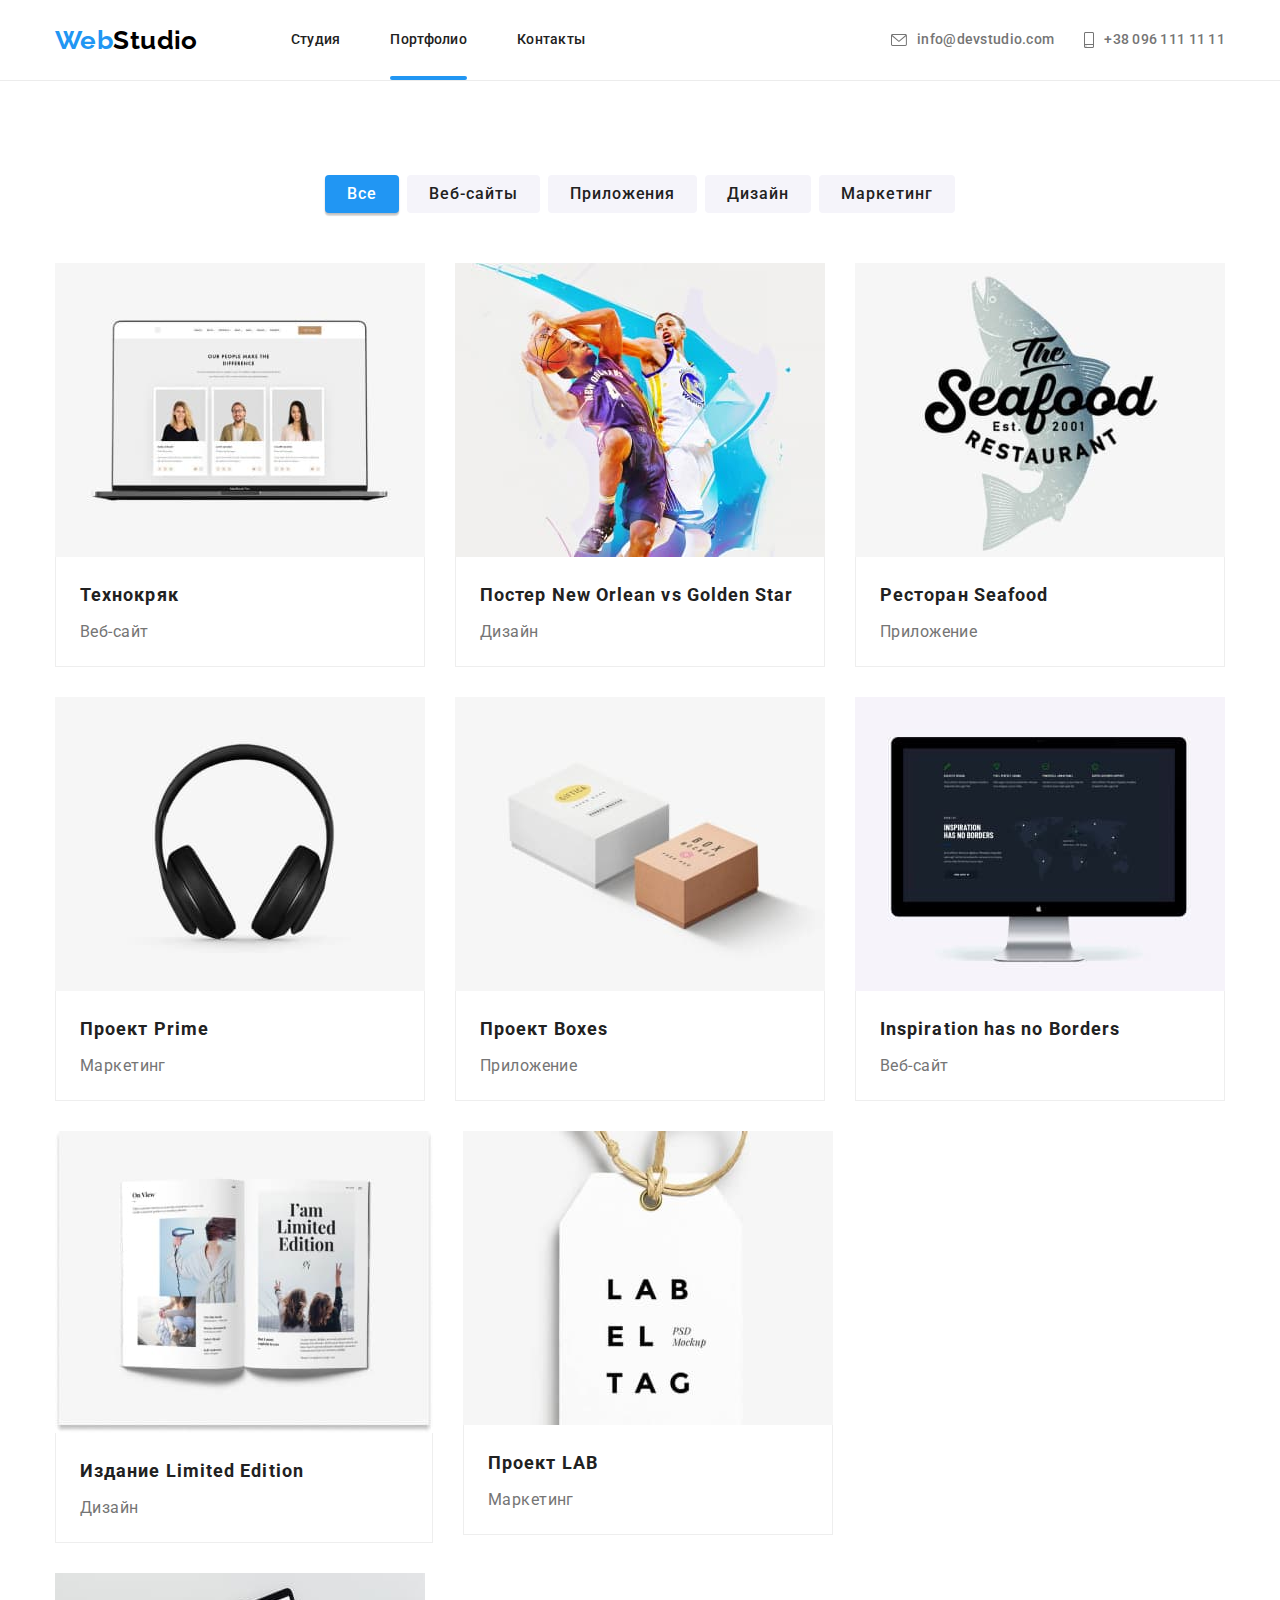
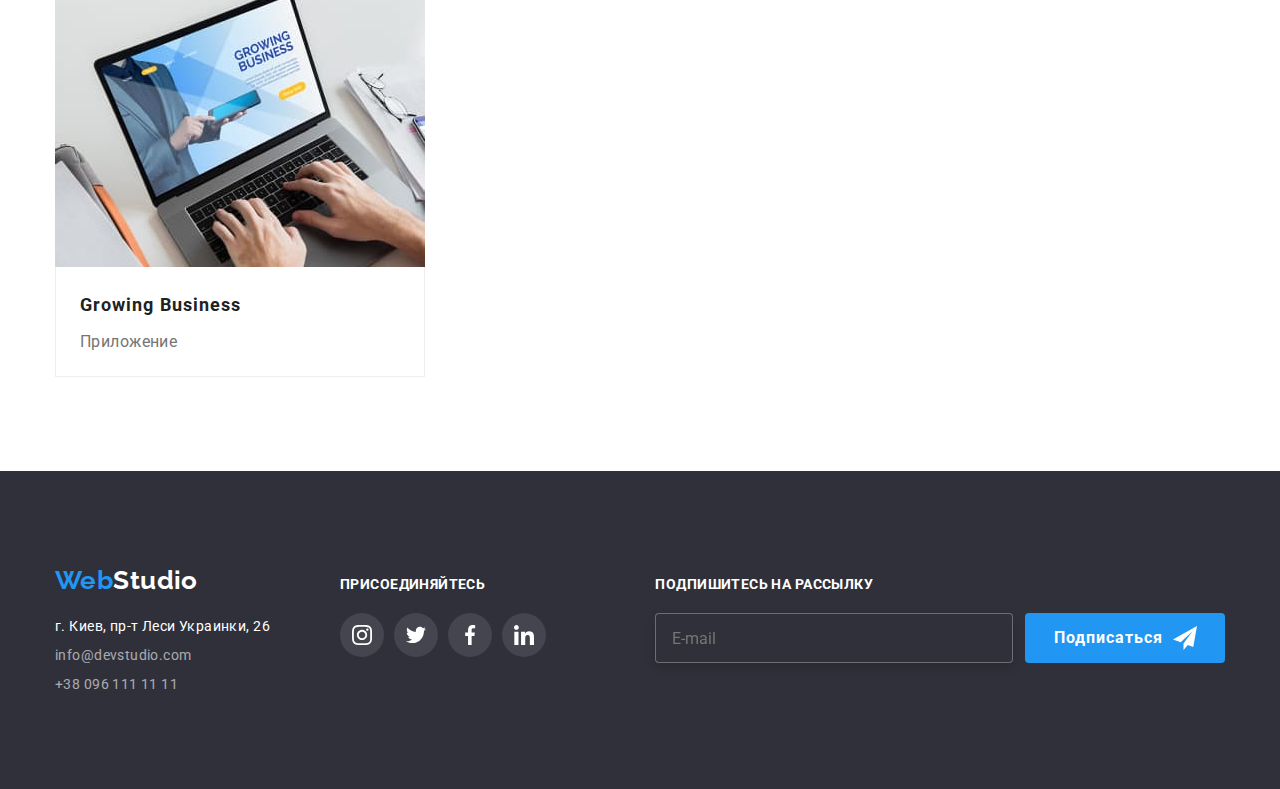
==== commit d87a2fad: "adds portfolio card set" ====
--- a/portfolio.html
+++ b/portfolio.html
@@ -108,7 +108,16 @@
             <li class="works__cards-item">
               <a class="works__cards-link" href="">
                 <div class="works__cards-img-case">
-                  <img src="./images/example-1.jpg" alt="пример работы один" width="370" />
+                  <img
+                    srcset="./images/example-work/mobile-example-1-@1x.jpg  450w,
+                            ./images/example-work/mobile-example-1-@2x.jpg  900w,
+                            ./images/example-work/tablet-example-1-@1x.jpg  354w,
+                            ./images/example-work/tablet-example-1-@2x.jpg  708w,
+                            ./images/example-work/desktop-example-1-@1x.jpg 370w,
+                            ./images/example-work/desktop-example-1-@2x.jpg 740w"
+                    sizes="(min-width: 1200px) 370px, (min-width: 768px) 354px, (min-width: 320px) 450px"
+                    src="./images/team-photo/mobile-photo-1-@1x.jpg"
+                    alt="пример работы один"/>
 
                   <div class="works__overlay">
                     <p class="works__overlay-text">
@@ -128,7 +137,17 @@
             <li class="works__cards-item">
               <a class="works__cards-link" href="">
                 <div class="works__cards-img-case">
-                  <img src="./images/example-2.jpg" alt="пример работы один" width="370" />
+                  <img
+                   srcset="./images/example-work/mobile-example-2-@1x.jpg  450w,
+                            ./images/example-work/mobile-example-2-@2x.jpg  900w,
+                            ./images/example-work/tablet-example-2-@1x.jpg  354w,
+                            ./images/example-work/tablet-example-2-@2x.jpg  708w,
+                            ./images/example-work/desktop-example-2-@1x.jpg 370w,
+                            ./images/example-work/desktop-example-2-@2x.jpg 740w"
+                    sizes="(min-width: 1200px) 370px, (min-width: 768px) 354px, (min-width: 320px) 450px"
+                    src="./images/team-photo/mobile-photo-2-@1x.jpg"+ 
+                  
+                  alt="пример работы два"/>
 
                   <div class="works__overlay">
                     <p class="works__overlay-text">
@@ -150,7 +169,16 @@
             <li class="works__cards-item">
               <a class="works__cards-link" href="">
                 <div class="works__cards-img-case">
-                  <img src="./images/example-3.jpg" alt="пример работы один" width="370" />
+                  <img
+                   srcset="./images/example-work/mobile-example-3-@1x.jpg  450w,
+                            ./images/example-work/mobile-example-3-@2x.jpg  900w,
+                            ./images/example-work/tablet-example-3-@1x.jpg  354w,
+                            ./images/example-work/tablet-example-3-@2x.jpg  708w,
+                            ./images/example-work/desktop-example-3-@1x.jpg 370w,
+                            ./images/example-work/desktop-example-3-@2x.jpg 740w"
+                    sizes="(min-width: 1200px) 370px, (min-width: 768px) 354px, (min-width: 320px) 450px"
+                    src="./images/team-photo/mobile-photo-3-@1x.jpg"
+                  alt="пример работы три"/>
 
                   <div class="works__overlay">
                     <p class="works__overlay-text">
@@ -172,7 +200,16 @@
             <li class="works__cards-item">
               <a class="works__cards-link" href="">
                 <div class="works__cards-img-case">
-                  <img src="./images/example-4.jpg" alt="пример работы один" width="370" />
+                  <img
+                   srcset="./images/example-work/mobile-example-4-@1x.jpg  450w,
+                            ./images/example-work/mobile-example-4-@2x.jpg  900w,
+                            ./images/example-work/tablet-example-4-@1x.jpg  354w,
+                            ./images/example-work/tablet-example-4-@2x.jpg  708w,
+                            ./images/example-work/desktop-example-4-@1x.jpg 370w,
+                            ./images/example-work/desktop-example-4-@2x.jpg 740w"
+                    sizes="(min-width: 1200px) 370px, (min-width: 768px) 354px, (min-width: 320px) 450px"
+                    src="./images/team-photo/mobile-photo-4-@1x.jpg"
+                  alt="пример работы четыре"/>
 
                   <div class="works__overlay">
                     <p class="works__overlay-text">
@@ -192,7 +229,16 @@
             <li class="works__cards-item">
               <a class="works__cards-link" href="">
                 <div class="works__cards-img-case">
-                  <img src="./images/example-5.jpg" alt="пример работы один" width="370" />
+                  <img
+                   srcset="./images/example-work/mobile-example-5-@1x.jpg  450w,
+                            ./images/example-work/mobile-example-5-@2x.jpg  900w,
+                            ./images/example-work/tablet-example-5-@1x.jpg  354w,
+                            ./images/example-work/tablet-example-5-@2x.jpg  708w,
+                            ./images/example-work/desktop-example-5-@1x.jpg 370w,
+                            ./images/example-work/desktop-example-5-@2x.jpg 740w"
+                    sizes="(min-width: 1200px) 370px, (min-width: 768px) 354px, (min-width: 320px) 450px"
+                    src="./images/team-photo/mobile-photo-5-@1x.jpg"
+                  alt="пример работы пять"/>
 
                   <div class="works__overlay">
                     <p class="works__overlay-text">
@@ -212,7 +258,16 @@
             <li class="works__cards-item">
               <a class="works__cards-link" href="">
                 <div class="works__cards-img-case">
-                  <img src="./images/example-6.jpg" alt="пример работы один" width="370" />
+                  <img
+                   srcset="./images/example-work/mobile-example-6-@1x.jpg  450w,
+                            ./images/example-work/mobile-example-6-@2x.jpg  900w,
+                            ./images/example-work/tablet-example-6-@1x.jpg  354w,
+                            ./images/example-work/tablet-example-6-@2x.jpg  708w,
+                            ./images/example-work/desktop-example-6-@1x.jpg 370w,
+                            ./images/example-work/desktop-example-6-@2x.jpg 740w"
+                    sizes="(min-width: 1200px) 370px, (min-width: 768px) 354px, (min-width: 320px) 450px"
+                    src="./images/team-photo/mobile-photo-6-@1x.jpg"
+                  alt="пример работы шесть"/>
 
                   <div class="works__overlay">
                     <p class="works__overlay-text">
@@ -234,7 +289,16 @@
             <li class="works__cards-item">
               <a class="works__cards-link" href="">
                 <div class="works__cards-img-case">
-                  <img src="./images/example-7.jpg" alt="пример работы один" width="370" />
+                  <img
+                   srcset="./images/example-work/mobile-example-7-@1x.jpg  450w,
+                            ./images/example-work/mobile-example-7-@2x.jpg  900w,
+                            ./images/example-work/tablet-example-7-@1x.jpg  354w,
+                            ./images/example-work/tablet-example-7-@2x.jpg  708w,
+                            ./images/example-work/desktop-example-7-@1x.jpg 370w,
+                            ./images/example-work/desktop-example-7-@2x.jpg 740w"
+                    sizes="(min-width: 1200px) 370px, (min-width: 768px) 354px, (min-width: 320px) 450px"
+                    src="./images/team-photo/mobile-photo-7-@1x.jpg"
+                  alt="пример работы семь"/>
 
                   <div class="works__overlay">
                     <p class="works__overlay-text">
@@ -254,7 +318,16 @@
             <li class="works__cards-item">
               <a class="works__cards-link" href="">
                 <div class="works__cards-img-case">
-                  <img src="./images/example-8.jpg" alt="пример работы один" width="370" />
+                  <img
+                   srcset="./images/example-work/mobile-example-8-@1x.jpg  450w,
+                            ./images/example-work/mobile-example-8-@2x.jpg  900w,
+                            ./images/example-work/tablet-example-8-@1x.jpg  354w,
+                            ./images/example-work/tablet-example-8-@2x.jpg  708w,
+                            ./images/example-work/desktop-example-8-@1x.jpg 370w,
+                            ./images/example-work/desktop-example-8-@2x.jpg 740w"
+                    sizes="(min-width: 1200px) 370px, (min-width: 768px) 354px, (min-width: 320px) 450px"
+                    src="./images/team-photo/mobile-photo-8-@1x.jpg"
+                  alt="пример работы восемь"/>
 
                   <div class="works__overlay">
                     <p class="works__overlay-text">
@@ -274,7 +347,16 @@
             <li class="works__cards-item">
               <a class="works__cards-link" href="">
                 <div class="works__cards-img-case">
-                  <img src="./images/example-9.jpg" alt="пример работы один" width="370" />
+                  <img
+                   srcset="./images/example-work/mobile-example-9-@1x.jpg  450w,
+                            ./images/example-work/mobile-example-9-@2x.jpg  900w,
+                            ./images/example-work/tablet-example-9-@1x.jpg  354w,
+                            ./images/example-work/tablet-example-9-@2x.jpg  708w,
+                            ./images/example-work/desktop-example-9-@1x.jpg 370w,
+                            ./images/example-work/desktop-example-9-@2x.jpg 740w"
+                    sizes="(min-width: 1200px) 370px, (min-width: 768px) 354px, (min-width: 320px) 450px"
+                    src="./images/team-photo/mobile-photo-9-@1x.jpg"
+                  alt="пример работы девять"/>
 
                   <div class="works__overlay">
                     <p class="works__overlay-text">
@@ -376,9 +458,9 @@
               required
               title="Вспоминайте почту"
             />
-            <button class="subscription__btn button" type="submit">
+            <button class="subscription__btn" type="submit">
               Подписаться
-              <svg class="subscription__icon" width="24" height="24">
+              <svg class="subscription__btn-icon" width="24" height="24">
                 <use href="./images/icons.svg#icon-send"></use>
               </svg>
             </button>
--- a/css/main.min.css
+++ b/css/main.min.css
@@ -1 +1 @@
-:root{--dominant-color: #2196f3;--title-color: #212121;--text-color: #757575;--icon-color: #afb1b8;--footer-translucent-text: rgba(255, 255, 255, 0.6);--white-dominant-color: #ffffff;--black-dominant-theme: #000000;--portfolio-background: #e5e5e5;--hero-background: #c4c4c4;--gradient-color: rgba(47, 48, 58, 0.4);--team-section-background: #F5F4FA;--footer-backgraund: #2f303a;--footer-socials-backgraund: rgba(255, 255, 255, 0.1);--subscription-field-border: rgba(255, 255, 255, 0.3);--subscription-box-shadow: rgba(0, 0, 0, 0.15);--activities-cover-color: rgba(47, 48, 58, 0.8);--overlay-backgraund-color: rgba(33, 150, 243, 0.9);--card-set-box-shadow-first-layer: rgba(0, 0, 0, 0.12);--card-set-box-shadow-second-layer: rgba(0, 0, 0, 0.06);--card-set-box-shadow-third-layer: rgba(0, 0, 0, 0.16);--card-set-border-color: #eeeeee;--backdrop-overlay-color: rgba(0, 0, 0, 0.2);--modal-border-color: rgba(33, 33, 33, 0.2);--modal-close-btn-border-color: rgba(0, 0, 0, 0.1);--modal-btn-box-shadow-color:rgba(0, 0, 0, 0.15)}body{font-family:"Roboto","Verdana","Tahoma",sans-serif;font-size:14px;background-color:var(--white-dominant-color);letter-spacing:.03em;color:var(--title-color)}.container{max-width:480px;padding:0 15px;margin-left:auto;margin-right:auto}@media screen and (min-width: 768px){.container{max-width:768px}}@media screen and (min-width: 1200px){.container{max-width:1200px}}html{-webkit-box-sizing:border-box;box-sizing:border-box}*,*::after,*::before{-webkit-box-sizing:inherit;box-sizing:inherit}p,h1,h2,h3,h4,h5,h6{margin-top:0px;margin-bottom:0px}ul{list-style:none;padding:0;margin:0}img{display:block;max-width:100%;height:auto}a{text-decoration:none;display:block}.visually-hidden{position:absolute;width:1px;height:1px;margin:-1px;border:0;padding:0;white-space:nowrap;-webkit-clip-path:inset(100%);clip-path:inset(100%);clip:rect(0 0 0 0);overflow:hidden}.nav-link,.header__nav-link{font-weight:500;line-height:1.14;letter-spacing:.02em;color:var(--title-color)}.activities__sub-title,.benefits__decoration,.modal__checkbox-label,.modal__btn-close,.clients-card__link,.socials-network__link{display:-webkit-box;display:-ms-flexbox;display:flex;-webkit-box-align:center;-ms-flex-align:center;align-items:center;-webkit-box-pack:center;-ms-flex-pack:center;justify-content:center}.logo,.footer__logo,.header__logo{font-family:"Raleway";font-weight:700;font-size:24px;line-height:1.16}@media(min-width: 1200px){.logo,.footer__logo,.header__logo{font-size:26px;line-height:1.19}}.logo--accent{color:var(--dominant-color)}.contacts-link{display:-webkit-box;display:-ms-flexbox;display:flex;-webkit-box-align:center;-ms-flex-align:center;align-items:center;font-size:12px;font-weight:500;line-height:1.14;letter-spacing:.02em;color:var(--text-color);-webkit-transition:color 250ms cubic-bezier(0.4, 0, 0.2, 1);transition:color 250ms cubic-bezier(0.4, 0, 0.2, 1)}@media screen and (min-width: 1200px){.contacts-link{font-size:14px;line-height:1.14}}.contacts-link__icon-mail{width:14px;height:10px}@media screen and (min-width: 768px){.contacts-link__icon-mail{width:16px;height:12px}}.contacts-link__icon-tel{width:10px;height:14px}@media screen and (min-width: 768px){.contacts-link__icon-tel{width:10px;height:16px}}.contacts-link:hover,.contacts-link:focus{color:var(--dominant-color)}.contacts-link:hover .contacts-link__icon-mail,.contacts-link:hover .contacts-link__icon-tel,.contacts-link:focus .contacts-link__icon-mail,.contacts-link:focus .contacts-link__icon-tel{fill:var(--dominant-color)}.main-title,.hero__title{display:block;font-weight:900;letter-spacing:.06em;text-transform:uppercase}.section-title,.clients__title,.team__title{font-weight:700;font-size:28px;line-height:1.17;color:var(--title-color)}@media(min-width: 1200px){.section-title,.clients__title,.team__title{font-size:36px;line-height:1.16}}.section-title-desktop,.activities__title{font-weight:700;font-size:36px;line-height:1.16}.sub-title,.footer__socials-title,.activities__sub-title,.benefits__sub-title,.subscription__label{font-weight:700;line-height:1.14;text-transform:uppercase;font-size:14px}.button{font-family:inherit;font-weight:700;font-size:16px;line-height:1.88;letter-spacing:.06em;color:var(--white-dominant-color);padding:10px 32px;-webkit-box-shadow:0px 4px 4px var(--subscription-box-shadow);box-shadow:0px 4px 4px var(--subscription-box-shadow);border:none;border-radius:4px;background:var(--dominant-color);cursor:pointer}.works__filter-btn{padding:6px 22px;color:var(--title-color);background-color:var(--team-section-background);border-radius:4px;border:none;-webkit-transition:color 250ms cubic-bezier(0.4, 0, 0.2, 1),background-color 250ms cubic-bezier(0.4, 0, 0.2, 1),-webkit-box-shadow 250ms cubic-bezier(0.4, 0, 0.2, 1);transition:color 250ms cubic-bezier(0.4, 0, 0.2, 1),background-color 250ms cubic-bezier(0.4, 0, 0.2, 1),-webkit-box-shadow 250ms cubic-bezier(0.4, 0, 0.2, 1);transition:color 250ms cubic-bezier(0.4, 0, 0.2, 1),box-shadow 250ms cubic-bezier(0.4, 0, 0.2, 1),background-color 250ms cubic-bezier(0.4, 0, 0.2, 1);transition:color 250ms cubic-bezier(0.4, 0, 0.2, 1),box-shadow 250ms cubic-bezier(0.4, 0, 0.2, 1),background-color 250ms cubic-bezier(0.4, 0, 0.2, 1),-webkit-box-shadow 250ms cubic-bezier(0.4, 0, 0.2, 1);cursor:pointer;font-family:inherit;font-size:16px;font-weight:500;line-height:1.62}.works__filter-btn:hover,.works__filter-btn:focus{color:var(--white-dominant-color);background:var(--dominant-color);-webkit-box-shadow:0px 3px 1px rgba(0,0,0,.1),0px 1px 2px rgba(0,0,0,.08),0px 2px 2px rgba(0,0,0,.12);box-shadow:0px 3px 1px rgba(0,0,0,.1),0px 1px 2px rgba(0,0,0,.08),0px 2px 2px rgba(0,0,0,.12)}.works__filter-btn--active{background:var(--dominant-color);color:var(--white-dominant-color)}.button-menu{border:none;background-color:rgba(0,0,0,0)}.button-menu__close{display:none}.button-menu.is-open .button-menu__close{display:block}.button-menu.is-open .button-menu__open{display:none}.team__card{border-radius:0px 0px 4px 4px;background:var(--white-dominant-color);-webkit-box-shadow:0px 1px 3px rgba(0,0,0,.12),0px 1px 1px rgba(0,0,0,.14),0px 2px 1px rgba(0,0,0,.2);box-shadow:0px 1px 3px rgba(0,0,0,.12),0px 1px 1px rgba(0,0,0,.14),0px 2px 1px rgba(0,0,0,.2)}@media(max-width: 767px){.team__card:not(:last-child){margin-bottom:30px}}.team__photo{width:100%}.team__thumb{padding-top:30px;padding-bottom:24px}.team__name{margin-bottom:10px;text-align:center;font-weight:500;font-size:16px;line-height:1.18}.team__position{margin-bottom:16px;text-align:center;font-size:16px;line-height:1.18;color:var(--text-color)}.socials-network{display:-webkit-box;display:-ms-flexbox;display:flex;-webkit-box-pack:center;-ms-flex-pack:center;justify-content:center}.socials-network__item:not(:last-child){margin-right:10px}.socials-network__link{width:44px;height:44px;border-radius:50%;fill:var(--icon-color);-webkit-transition:fill 250ms cubic-bezier(0.4, 0, 0.2, 1),background-color 250ms cubic-bezier(0.4, 0, 0.2, 1);transition:fill 250ms cubic-bezier(0.4, 0, 0.2, 1),background-color 250ms cubic-bezier(0.4, 0, 0.2, 1)}.socials-network__link--white{background-color:var(--footer-socials-backgraund);fill:var(--white-dominant-color)}.socials-network__link:hover,.socials-network__link:focus{background-color:var(--dominant-color);border-radius:50%;fill:var(--white-dominant-color)}.clients-card__link{height:92px;border:1px solid var(--icon-color);border-radius:4px;-webkit-transition:border 250ms cubic-bezier(0.4, 0, 0.2, 1);transition:border 250ms cubic-bezier(0.4, 0, 0.2, 1)}.clients-card__icon{fill:var(--icon-color);-webkit-transition:fill 250ms cubic-bezier(0.4, 0, 0.2, 1);transition:fill 250ms cubic-bezier(0.4, 0, 0.2, 1)}.clients-card__link:hover,.clients-card__link:focus{border:1px solid var(--dominant-color)}.clients-card__link:hover .clients-card__icon,.clients-card__link:focus .clients-card__icon{fill:var(--dominant-color)}.address{font-style:normal;line-height:1.5}@media(max-width: 1199px){.address__list{text-align:center}}@media(max-width: 767px){.address__list{margin-bottom:60px}}.address__list :not(:last-child){margin-bottom:8px}.address__link{color:var(--footer-translucent-text);-webkit-transition:color 250ms cubic-bezier(0.4, 0, 0.2, 1);transition:color 250ms cubic-bezier(0.4, 0, 0.2, 1)}.address__link:hover,.address__link:focus{color:var(--dominant-color)}.address__link--white{color:var(--white-dominant-color)}.subscription{display:block}.subscription__label{color:var(--white-dominant-color);display:block;margin-bottom:20px}@media(max-width: 1199px){.subscription__label{text-align:center}}.subscription__input{width:358px;height:50px;padding:15px 16px;border:1px solid var(--subscription-field-border);border-radius:4px;-webkit-filter:drop-shadow(0px 4px 4px var(--subscription-box-shadow));filter:drop-shadow(0px 4px 4px var(--subscription-box-shadow));background-color:var(--footer-backgraund);outline:none;font-size:16px;line-height:1.25;color:var(--white-dominant-color)}@media(min-width: 1200px){.subscription__input{margin-right:12px}}@media(max-width: 1199px){.subscription__input{margin-bottom:20px}}@media(max-width: 767px){.subscription__input{width:100%}}@media(min-width: 767px)and (max-width: 1199px){.subscription__input{width:450px;display:-webkit-box;display:-ms-flexbox;display:flex;margin-right:auto;margin-left:auto}}@media(min-width: 1199px){.subscription__container{display:-webkit-box;display:-ms-flexbox;display:flex}}.subscription__btn{display:-webkit-box;display:-ms-flexbox;display:flex;-webkit-box-align:center;-ms-flex-align:center;align-items:center;padding:10px 28px 10px 29px}@media(max-width: 1199px){.subscription__btn{margin:0 auto}}.subscription__icon{margin-left:10px;fill:var(--white-dominant-color)}.works__cards-link{-webkit-box-shadow:none;box-shadow:none;-webkit-transition:-webkit-box-shadow 250ms cubic-bezier(0.4, 0, 0.2, 1);transition:-webkit-box-shadow 250ms cubic-bezier(0.4, 0, 0.2, 1);transition:box-shadow 250ms cubic-bezier(0.4, 0, 0.2, 1);transition:box-shadow 250ms cubic-bezier(0.4, 0, 0.2, 1), -webkit-box-shadow 250ms cubic-bezier(0.4, 0, 0.2, 1)}.works__cards-img-case{overflow:hidden;position:relative}.works__overlay{position:absolute;top:0;left:0;padding:63px 24px;width:100%;height:100%;background-color:var(--overlay-backgraund-color);-webkit-transform:translateY(100%);transform:translateY(100%);-webkit-transition:-webkit-transform 250ms cubic-bezier(0.4, 0, 0.2, 1);transition:-webkit-transform 250ms cubic-bezier(0.4, 0, 0.2, 1);transition:transform 250ms cubic-bezier(0.4, 0, 0.2, 1);transition:transform 250ms cubic-bezier(0.4, 0, 0.2, 1), -webkit-transform 250ms cubic-bezier(0.4, 0, 0.2, 1)}.works__overlay-text{font-size:18px;line-height:1.56;color:var(--white-dominant-color)}.works__cards-link:hover,.works__cards-linkk:focus{-webkit-box-shadow:0px 1px 1px var(--card-set-box-shadow-first-layer),0px 4px 4px var(--card-set-box-shadow-second-layer),1px 4px 6px var(--card-set-box-shadow-third-layer);box-shadow:0px 1px 1px var(--card-set-box-shadow-first-layer),0px 4px 4px var(--card-set-box-shadow-second-layer),1px 4px 6px var(--card-set-box-shadow-third-layer)}.works__cards-link:hover .works__overlay,.works__cards-linkk:focus .works__overlay{-webkit-transform:translateY(0%);transform:translateY(0%)}.works__cards-thumb{padding-top:20px;padding-bottom:19px;padding-left:24px;border-right:1px solid var(--card-set-border-color);border-bottom:1px solid var(--card-set-border-color);border-left:1px solid var(--card-set-border-color)}.works__cards-title{margin-bottom:4px;font-weight:700;font-size:18px;line-height:2;letter-spacing:.06em;color:var(--title-color)}.works__cards-text{font-size:16px;line-height:1.88;color:var(--text-color)}.backdrop.is-hidden .modal{-webkit-transform:translate(-50%, -50%) scale(0.75);transform:translate(-50%, -50%) scale(0.75)}.modal{position:absolute;top:50%;left:50%;width:528px;height:581px;padding:40px;background-color:var(--white-dominant-color);-webkit-box-shadow:0px 1px 3px var(--card-set-box-shadow-first-layer),0px 1px 1px rgba(0,0,0,.14),0px 2px 1px var(--backdrop-overlay-color);box-shadow:0px 1px 3px var(--card-set-box-shadow-first-layer),0px 1px 1px rgba(0,0,0,.14),0px 2px 1px var(--backdrop-overlay-color);border-radius:4px;-webkit-transform:translate(-50%, -50%) scale(1);transform:translate(-50%, -50%) scale(1);-webkit-transition:-webkit-transform 250ms cubic-bezier(0.4, 0, 0.2, 1);transition:-webkit-transform 250ms cubic-bezier(0.4, 0, 0.2, 1);transition:transform 250ms cubic-bezier(0.4, 0, 0.2, 1);transition:transform 250ms cubic-bezier(0.4, 0, 0.2, 1), -webkit-transform 250ms cubic-bezier(0.4, 0, 0.2, 1)}.modal__btn-close{position:absolute;top:7px;right:8px;height:30px;width:30px;border:1px solid var(--modal-close-btn-border-color);background-color:var(--white-dominant-color);border-radius:50%;fill:var(--black-dominant-theme);-webkit-transition:fill 250ms cubic-bezier(0.4, 0, 0.2, 1);transition:fill 250ms cubic-bezier(0.4, 0, 0.2, 1)}.modal__btn-close:hover,.modal__btn-close:focus{fill:var(--dominant-color)}.modal__title{margin-bottom:12px;font-weight:700;font-size:20px;line-height:1.15;text-align:center}.modal__comment-field-label,.modal__input-name-label,.modal__input-phone-label,.modal__input-mail-label{display:block;margin-bottom:4px;font-size:12px;line-height:1.16;letter-spacing:.01em;color:var(--text-color)}.modal__input-mail-container,.modal__input-phone-container,.modal__input-name-container{position:relative;margin-bottom:10px}.modal__input-phone-field,.modal__input-mail-field,.modal__input-name-field{width:100%;height:40px;padding:12px 42px 12px 42px;border:1px solid var(--modal-border-color);border-radius:4px;outline:none;-webkit-transition:border-color 250ms cubic-bezier(0.4, 0, 0.2, 1);transition:border-color 250ms cubic-bezier(0.4, 0, 0.2, 1)}.modal__comment-field-input{display:block;width:100%;height:120px;padding:12px 16px;margin-bottom:20px;resize:none;border:1px solid var(--modal-border-color);border-radius:4px;outline:none;-webkit-transition:border-color 250ms cubic-bezier(0.4, 0, 0.2, 1);transition:border-color 250ms cubic-bezier(0.4, 0, 0.2, 1)}.modal__comment-field-input:focus,.modal__input-phone-field:focus,.modal__input-mail-field:focus,.modal__input-name-field:focus{border-color:var(--dominant-color)}.modal__input-phone-field:focus+.modal-icon,.modal__input-mail-field:focus+.modal-icon,.modal__input-name-field:focus+.modal-icon{fill:var(--dominant-color)}.modal__checkbox-label{width:100%;margin-bottom:30px;line-height:1.71}.modal__checkbox-custom{display:block;width:16px;height:15px;border:2px solid var(--title-color);border-radius:3px;margin-right:7px}.modal__checkbox-default:checked+.modal__checkbox-custom{background-color:var(--dominant-color);border:none;background-image:url(../images/check-on.svg)}.modal__agreement-link{display:inline-block;text-decoration:underline;color:var(--dominant-color)}.modal__btn-submit{display:-webkit-box;display:-ms-flexbox;display:flex;margin-left:auto;margin-right:auto;padding:10px 55px}.modal-icon{position:absolute;top:11px;left:12px;-webkit-transition:fill 250ms cubic-bezier(0.4, 0, 0.2, 1);transition:fill 250ms cubic-bezier(0.4, 0, 0.2, 1)}.section{padding-top:60px;padding-bottom:60px}@media(min-width: 1200px){.section{padding-top:94px;padding-bottom:94px}}.header{border-bottom:1px solid #ececec}@media screen and (min-width: 768px){.header__container{display:-webkit-box;display:-ms-flexbox;display:flex;-webkit-box-pack:justify;-ms-flex-pack:justify;justify-content:space-between}}.header__nav-inner{display:-webkit-box;display:-ms-flexbox;display:flex;-webkit-box-pack:justify;-ms-flex-pack:justify;justify-content:space-between;-webkit-box-align:center;-ms-flex-align:center;align-items:center}.header__logo{padding-top:16px;padding-bottom:16px;color:var(--black-dominant-theme);margin-right:88px}@media screen and (min-width: 1200px){.header__logo{font-size:26px;line-height:1.19}}.header__button-menu{padding:10px 0;fill:var(--black-dominant-theme);-webkit-transition:fill 250ms cubic-bezier(0.4, 0, 0.2, 1);transition:fill 250ms cubic-bezier(0.4, 0, 0.2, 1)}@media screen and (min-width: 768px){.header__button-menu{display:none}}.header__button-menu:hover{fill:var(--dominant-color)}.header__nav-list{display:none}@media screen and (min-width: 768px){.header__nav-list{display:-webkit-box;display:-ms-flexbox;display:flex;gap:50px;-webkit-box-pack:justify;-ms-flex-pack:justify;justify-content:space-between;-webkit-box-align:center;-ms-flex-align:center;align-items:center}}.header__nav-link{position:relative;padding:32px 0;-webkit-transition:color 250ms cubic-bezier(0.4, 0, 0.2, 1);transition:color 250ms cubic-bezier(0.4, 0, 0.2, 1)}.header__nav-link:hover{color:var(--dominant-color)}.header__nav-link--current::after{content:"";position:absolute;left:0;bottom:0;width:100%;height:4px;background-color:var(--dominant-color);border-radius:2px}.header__contacts-list{display:none}@media screen and (min-width: 768px)and (max-width: 1199px){.header__contacts-list{display:-webkit-box;display:-ms-flexbox;display:flex;-webkit-box-orient:vertical;-webkit-box-direction:normal;-ms-flex-direction:column;flex-direction:column;-webkit-box-pack:center;-ms-flex-pack:center;justify-content:center;gap:10px}}@media screen and (min-width: 1200px){.header__contacts-list{display:-webkit-box;display:-ms-flexbox;display:flex;-webkit-box-align:center;-ms-flex-align:center;align-items:center;gap:30px}}.header__contacts-icon{margin-right:8px;fill:var(--text-color);-webkit-transition:fill 250ms cubic-bezier(0.4, 0, 0.2, 1);transition:fill 250ms cubic-bezier(0.4, 0, 0.2, 1)}@media screen and (min-width: 768px){.header__contacts-icon{margin-right:10px}}.hero{text-align:center;margin-right:auto;margin-left:auto;padding-top:118px;padding-bottom:118px;background-position:center;background-color:var(--background-hero-color);background-image:-webkit-gradient(linear, left top, right top, from(var(--gradient-color)), to(var(--gradient-color))),url("../images/hero-img/mobile-hero-@1x.jpg");background-image:linear-gradient(to right, var(--gradient-color), var(--gradient-color)),url("../images/hero-img/mobile-hero-@1x.jpg");background-repeat:no-repeat;background-size:cover}@media(min-device-pixel-ratio: 2),(-webkit-min-device-pixel-ratio: 2),(min-resolution: 192dpi),(min-resolution: 2dppx){.hero{background-image:-webkit-gradient(linear, left top, right top, from(var(--gradient-color)), to(var(--gradient-color))),url("../images/hero-img/mobile-hero-@2x.jpg");background-image:linear-gradient(to right, var(--gradient-color), var(--gradient-color)),url("../images/hero-img/mobile-hero-@2x.jpg")}}@media(min-width: 768px){.hero{background-image:-webkit-gradient(linear, left top, right top, from(var(--gradient-color)), to(var(--gradient-color))),url("../images/hero-img/tablet-hero-@1x.jpg");background-image:linear-gradient(to right, var(--gradient-color), var(--gradient-color)),url("../images/hero-img/tablet-hero-@1x.jpg")}}@media(min-width: 768px)and (min-device-pixel-ratio: 2),(min-width: 768px)and (-webkit-min-device-pixel-ratio: 2),(min-width: 768px)and (min-resolution: 192dpi),(min-width: 768px)and (min-resolution: 2dppx){.hero{background-image:-webkit-gradient(linear, left top, right top, from(var(--gradient-color)), to(var(--gradient-color))),url("../images/hero-img/tablet-hero-@2x.jpg");background-image:linear-gradient(to right, var(--gradient-color), var(--gradient-color)),url("../images/hero-img/tablet-hero-@2x.jpg")}}@media(min-width: 1200px){.hero{background-image:-webkit-gradient(linear, left top, right top, from(var(--gradient-color)), to(var(--gradient-color))),url("../images/hero-img/desktop-hero-@1x.jpg");background-image:linear-gradient(to right, var(--gradient-color), var(--gradient-color)),url("../images/hero-img/desktop-hero-@1x.jpg");padding:200px}}@media(min-width: 1200px)and (min-device-pixel-ratio: 2),(min-width: 1200px)and (-webkit-min-device-pixel-ratio: 2),(min-width: 1200px)and (min-resolution: 192dpi),(min-width: 1200px)and (min-resolution: 2dppx){.hero{background-image:-webkit-gradient(linear, left top, right top, from(var(--gradient-color)), to(var(--gradient-color))),url("../images/hero-img/desktop-hero-@2x.jpg");background-image:linear-gradient(to right, var(--gradient-color), var(--gradient-color)),url("../images/hero-img/desktop-hero-@2x.jpg")}}.hero__title{margin-bottom:30px;margin-left:auto;margin-right:auto;color:var(--white-dominant-color);font-size:26px;line-height:1.61}@media(min-width: 768px)and (max-width: 1199px){.hero__title{max-width:360px}}@media(min-width: 1200px){.hero__title{max-width:696px;font-size:44px;line-height:1.36}}@media(min-width: 768px){.benefits__list{display:-webkit-box;display:-ms-flexbox;display:flex;-ms-flex-wrap:wrap;flex-wrap:wrap;gap:30px}}@media(max-width: 767px){.benefits__item{width:100%;margin-bottom:30px}}@media(min-width: 768px){.benefits__item{width:354px}}@media(min-width: 1200px){.benefits__item{width:270px}}.benefits__decoration{margin-bottom:30px;background-color:var(--team-section-background);border-radius:4px;height:120px}.benefits__sub-title{margin-bottom:10px;text-align:center}.benefits__text{line-height:1.71;letter-spacing:.04;color:var(--text-color)}.activities{display:none;padding-top:0px}@media(min-width: 1200px){.activities{display:block}}.activities__title{margin-bottom:50px;text-align:center}.activities__list{display:-webkit-box;display:-ms-flexbox;display:flex;-webkit-box-pack:justify;-ms-flex-pack:justify;justify-content:space-between}.activities__cover{position:relative}.activities__sub-title{position:absolute;bottom:0;width:100%;height:70px;color:var(--white-dominant-color);background-color:var(--activities-cover-color)}.team{background-color:var(--team-section-background)}.team__title{margin-bottom:30px;text-align:center}@media(min-width: 768px){.team__list{display:-webkit-box;display:-ms-flexbox;display:flex;-ms-flex-wrap:wrap;flex-wrap:wrap;gap:30px}}.clients__title{text-align:center;margin-bottom:30px}.clients__list{display:-webkit-box;display:-ms-flexbox;display:flex;-ms-flex-wrap:wrap;flex-wrap:wrap;gap:30px}.clients__item{-ms-flex-preferred-size:calc((100% - 30px)/2);flex-basis:calc((100% - 30px)/2)}@media(min-width: 768px){.clients__item{-ms-flex-preferred-size:calc((100% - 60px)/3);flex-basis:calc((100% - 60px)/3)}}@media(min-width: 1200px){.clients__item{-ms-flex-preferred-size:calc((100% - 150px)/6);flex-basis:calc((100% - 150px)/6)}}.footer{background-color:var(--footer-backgraund)}@media(min-width: 1200px){.footer__inner{display:-webkit-box;display:-ms-flexbox;display:flex;-webkit-box-align:baseline;-ms-flex-align:baseline;align-items:baseline;-webkit-box-pack:justify;-ms-flex-pack:justify;justify-content:space-between}}@media(min-width: 768px)and (max-width: 1199px){.footer__contacts-socials-inner{margin-right:89px;margin-bottom:60px;margin-left:76px;-webkit-box-pack:justify;-ms-flex-pack:justify;justify-content:space-between}}@media(min-width: 768px){.footer__contacts-socials-inner{display:-webkit-box;display:-ms-flexbox;display:flex;-webkit-box-align:baseline;-ms-flex-align:baseline;align-items:baseline}}@media(max-width: 767px){.footer__socials-inner,.footer__contacts-inner{margin-bottom:60px}}@media(min-width: 1200px){.footer__contacts-inner{margin-right:70px}}.footer__logo{margin-bottom:20px;color:var(--white-dominant-color)}@media(max-width: 1199px){.footer__logo{text-align:center}}.footer__socials-title{margin-bottom:20px;color:var(--white-dominant-color)}@media(max-width: 1199px){.footer__socials-title{text-align:center}}.works__filter-list{display:-webkit-box;display:-ms-flexbox;display:flex;margin-bottom:50px;-webkit-box-pack:center;-ms-flex-pack:center;justify-content:center}.works__filter-item:not(:last-child){margin-right:8px}.works__cards-list{display:-webkit-box;display:-ms-flexbox;display:flex;-ms-flex-wrap:wrap;flex-wrap:wrap;gap:30px}.backdrop{position:fixed;top:0;left:0;width:100%;height:100%;background-color:var(--backdrop-overlay-color);visibility:visible;opacity:1;-webkit-transition-property:opacity,visibility;transition-property:opacity,visibility;-webkit-transition-duration:250ms;transition-duration:250ms;-webkit-transition-timing-function:cubic-bezier(0.4, 0, 0.2, 1);transition-timing-function:cubic-bezier(0.4, 0, 0.2, 1)}.backdrop.is-hidden{opacity:0;visibility:hidden}/*# sourceMappingURL=main.min.css.map */+:root{--dominant-color: #2196f3;--title-color: #212121;--text-color: #757575;--icon-color: #afb1b8;--footer-translucent-text: rgba(255, 255, 255, 0.6);--white-dominant-color: #ffffff;--black-dominant-theme: #000000;--portfolio-background: #e5e5e5;--hero-background: #c4c4c4;--gradient-color: rgba(47, 48, 58, 0.4);--team-section-background: #F5F4FA;--footer-backgraund: #2f303a;--footer-socials-backgraund: rgba(255, 255, 255, 0.1);--subscription-field-border: rgba(255, 255, 255, 0.3);--subscription-box-shadow: rgba(0, 0, 0, 0.15);--activities-cover-color: rgba(47, 48, 58, 0.8);--overlay-backgraund-color: rgba(33, 150, 243, 0.9);--card-set-box-shadow-first-layer: rgba(0, 0, 0, 0.12);--card-set-box-shadow-second-layer: rgba(0, 0, 0, 0.06);--card-set-box-shadow-third-layer: rgba(0, 0, 0, 0.16);--card-set-border-color: #eeeeee;--backdrop-overlay-color: rgba(0, 0, 0, 0.2);--modal-border-color: rgba(33, 33, 33, 0.2);--modal-close-btn-border-color: rgba(0, 0, 0, 0.1);--modal-btn-box-shadow-color:rgba(0, 0, 0, 0.15)}body{font-family:"Roboto","Verdana","Tahoma",sans-serif;font-size:14px;background-color:var(--white-dominant-color);letter-spacing:.03em;color:var(--title-color)}.container{max-width:480px;padding:0 15px;margin-left:auto;margin-right:auto}@media screen and (min-width: 768px){.container{max-width:768px}}@media screen and (min-width: 1200px){.container{max-width:1200px}}html{-webkit-box-sizing:border-box;box-sizing:border-box}*,*::after,*::before{-webkit-box-sizing:inherit;box-sizing:inherit}p,h1,h2,h3,h4,h5,h6{margin-top:0px;margin-bottom:0px}ul{list-style:none;padding:0;margin:0}img{display:block;max-width:100%;height:auto}a{text-decoration:none;display:block}.visually-hidden{position:absolute;width:1px;height:1px;margin:-1px;border:0;padding:0;white-space:nowrap;-webkit-clip-path:inset(100%);clip-path:inset(100%);clip:rect(0 0 0 0);overflow:hidden}.nav-link,.header__nav-link{font-weight:500;line-height:1.14;letter-spacing:.02em;color:var(--title-color)}.activities__sub-title,.benefits__decoration,.modal__checkbox-label,.modal__btn-close,.clients-card__link,.socials-network__link{display:-webkit-box;display:-ms-flexbox;display:flex;-webkit-box-align:center;-ms-flex-align:center;align-items:center;-webkit-box-pack:center;-ms-flex-pack:center;justify-content:center}.logo,.footer__logo,.header__logo{font-family:"Raleway";font-weight:700;font-size:24px;line-height:1.16}@media(min-width: 1200px){.logo,.footer__logo,.header__logo{font-size:26px;line-height:1.19}}.logo--accent{color:var(--dominant-color)}.contacts-link{display:-webkit-box;display:-ms-flexbox;display:flex;-webkit-box-align:center;-ms-flex-align:center;align-items:center;font-size:12px;font-weight:500;line-height:1.14;letter-spacing:.02em;color:var(--text-color);-webkit-transition:color 250ms cubic-bezier(0.4, 0, 0.2, 1);transition:color 250ms cubic-bezier(0.4, 0, 0.2, 1)}@media screen and (min-width: 1200px){.contacts-link{font-size:14px;line-height:1.14}}.contacts-link__icon-mail{width:14px;height:10px}@media screen and (min-width: 768px){.contacts-link__icon-mail{width:16px;height:12px}}.contacts-link__icon-tel{width:10px;height:14px}@media screen and (min-width: 768px){.contacts-link__icon-tel{width:10px;height:16px}}.contacts-link:hover,.contacts-link:focus{color:var(--dominant-color)}.contacts-link:hover .contacts-link__icon-mail,.contacts-link:hover .contacts-link__icon-tel,.contacts-link:focus .contacts-link__icon-mail,.contacts-link:focus .contacts-link__icon-tel{fill:var(--dominant-color)}.main-title,.hero__title{display:block;font-weight:900;letter-spacing:.06em;text-transform:uppercase}.section-title,.clients__title,.team__title{font-weight:700;font-size:28px;line-height:1.17;color:var(--title-color)}@media(min-width: 1200px){.section-title,.clients__title,.team__title{font-size:36px;line-height:1.16}}.section-title-desktop,.activities__title{font-weight:700;font-size:36px;line-height:1.16}.sub-title,.footer__socials-title,.activities__sub-title,.benefits__sub-title,.subscription__label{font-weight:700;line-height:1.14;text-transform:uppercase;font-size:14px}.subscription__btn,.works__filter-btn,.hero__btn{border:none;border-radius:4px;font-family:inherit;font-weight:700;font-size:16px;letter-spacing:.06em;cursor:pointer}.hero__btn{padding:10px 32px;line-height:1.88;color:var(--white-dominant-color);-webkit-box-shadow:0px 4px 4px var(--subscription-box-shadow);box-shadow:0px 4px 4px var(--subscription-box-shadow);background:var(--dominant-color)}.works__filter-btn{padding:6px 22px;font-weight:500;line-height:1.62;color:var(--title-color);background-color:var(--team-section-background);-webkit-transition:color 250ms cubic-bezier(0.4, 0, 0.2, 1),background-color 250ms cubic-bezier(0.4, 0, 0.2, 1),-webkit-box-shadow 250ms cubic-bezier(0.4, 0, 0.2, 1);transition:color 250ms cubic-bezier(0.4, 0, 0.2, 1),background-color 250ms cubic-bezier(0.4, 0, 0.2, 1),-webkit-box-shadow 250ms cubic-bezier(0.4, 0, 0.2, 1);transition:color 250ms cubic-bezier(0.4, 0, 0.2, 1),box-shadow 250ms cubic-bezier(0.4, 0, 0.2, 1),background-color 250ms cubic-bezier(0.4, 0, 0.2, 1);transition:color 250ms cubic-bezier(0.4, 0, 0.2, 1),box-shadow 250ms cubic-bezier(0.4, 0, 0.2, 1),background-color 250ms cubic-bezier(0.4, 0, 0.2, 1),-webkit-box-shadow 250ms cubic-bezier(0.4, 0, 0.2, 1)}.works__filter-btn:hover,.works__filter-btn:focus{color:var(--white-dominant-color);background:var(--dominant-color);-webkit-box-shadow:0px 3px 1px rgba(0,0,0,.1),0px 1px 2px rgba(0,0,0,.08),0px 2px 2px rgba(0,0,0,.12);box-shadow:0px 3px 1px rgba(0,0,0,.1),0px 1px 2px rgba(0,0,0,.08),0px 2px 2px rgba(0,0,0,.12)}.works__filter-btn--active{color:var(--white-dominant-color);background:var(--dominant-color);-webkit-box-shadow:0px 3px 1px rgba(0,0,0,.1),0px 1px 2px rgba(0,0,0,.08),0px 2px 2px rgba(0,0,0,.12);box-shadow:0px 3px 1px rgba(0,0,0,.1),0px 1px 2px rgba(0,0,0,.08),0px 2px 2px rgba(0,0,0,.12)}.subscription__btn{display:-webkit-box;display:-ms-flexbox;display:flex;-webkit-box-align:center;-ms-flex-align:center;align-items:center;background:var(--dominant-color);padding:10px 28px 10px 29px;color:var(--white-dominant-color)}@media(max-width: 1199px){.subscription__btn{margin:0 auto}}.subscription__btn .subscription__btn-icon{margin-left:10px;fill:var(--white-dominant-color)}.button-menu{border:none;background-color:rgba(0,0,0,0)}.button-menu__close{display:none}.button-menu.is-open .button-menu__close{display:block}.button-menu.is-open .button-menu__open{display:none}.team__card{border-radius:0px 0px 4px 4px;background:var(--white-dominant-color);-webkit-box-shadow:0px 1px 3px rgba(0,0,0,.12),0px 1px 1px rgba(0,0,0,.14),0px 2px 1px rgba(0,0,0,.2);box-shadow:0px 1px 3px rgba(0,0,0,.12),0px 1px 1px rgba(0,0,0,.14),0px 2px 1px rgba(0,0,0,.2)}@media(max-width: 767px){.team__card:not(:last-child){margin-bottom:30px}}.team__photo{width:100%}.team__thumb{padding-top:30px;padding-bottom:24px}.team__name{margin-bottom:10px;text-align:center;font-weight:500;font-size:16px;line-height:1.18}.team__position{margin-bottom:16px;text-align:center;font-size:16px;line-height:1.18;color:var(--text-color)}.socials-network{display:-webkit-box;display:-ms-flexbox;display:flex;-webkit-box-pack:center;-ms-flex-pack:center;justify-content:center}.socials-network__item:not(:last-child){margin-right:10px}.socials-network__link{width:44px;height:44px;border-radius:50%;fill:var(--icon-color);-webkit-transition:fill 250ms cubic-bezier(0.4, 0, 0.2, 1),background-color 250ms cubic-bezier(0.4, 0, 0.2, 1);transition:fill 250ms cubic-bezier(0.4, 0, 0.2, 1),background-color 250ms cubic-bezier(0.4, 0, 0.2, 1)}.socials-network__link--white{background-color:var(--footer-socials-backgraund);fill:var(--white-dominant-color)}.socials-network__link:hover,.socials-network__link:focus{background-color:var(--dominant-color);border-radius:50%;fill:var(--white-dominant-color)}.clients-card__link{height:92px;border:1px solid var(--icon-color);border-radius:4px;-webkit-transition:border 250ms cubic-bezier(0.4, 0, 0.2, 1);transition:border 250ms cubic-bezier(0.4, 0, 0.2, 1)}.clients-card__icon{fill:var(--icon-color);-webkit-transition:fill 250ms cubic-bezier(0.4, 0, 0.2, 1);transition:fill 250ms cubic-bezier(0.4, 0, 0.2, 1)}.clients-card__link:hover,.clients-card__link:focus{border:1px solid var(--dominant-color)}.clients-card__link:hover .clients-card__icon,.clients-card__link:focus .clients-card__icon{fill:var(--dominant-color)}.address{font-style:normal;line-height:1.5}@media(max-width: 1199px){.address__list{text-align:center}}@media(max-width: 767px){.address__list{margin-bottom:60px}}.address__list :not(:last-child){margin-bottom:8px}.address__link{color:var(--footer-translucent-text);-webkit-transition:color 250ms cubic-bezier(0.4, 0, 0.2, 1);transition:color 250ms cubic-bezier(0.4, 0, 0.2, 1)}.address__link:hover,.address__link:focus{color:var(--dominant-color)}.address__link--white{color:var(--white-dominant-color)}.subscription{display:block}.subscription__label{color:var(--white-dominant-color);display:block;margin-bottom:20px}@media(max-width: 1199px){.subscription__label{text-align:center}}.subscription__input{width:358px;height:50px;padding:15px 16px;border:1px solid var(--subscription-field-border);border-radius:4px;-webkit-filter:drop-shadow(0px 4px 4px var(--subscription-box-shadow));filter:drop-shadow(0px 4px 4px var(--subscription-box-shadow));background-color:var(--footer-backgraund);outline:none;font-size:16px;line-height:1.25;color:var(--white-dominant-color)}@media(min-width: 1200px){.subscription__input{margin-right:12px}}@media(max-width: 1199px){.subscription__input{margin-bottom:20px}}@media(max-width: 767px){.subscription__input{width:100%}}@media(min-width: 767px)and (max-width: 1199px){.subscription__input{width:450px;display:-webkit-box;display:-ms-flexbox;display:flex;margin-right:auto;margin-left:auto}}@media(min-width: 1199px){.subscription__container{display:-webkit-box;display:-ms-flexbox;display:flex}}.works__cards-list{display:-webkit-box;display:-ms-flexbox;display:flex;-ms-flex-wrap:wrap;flex-wrap:wrap;gap:30px}.works__cards-link{-webkit-box-shadow:none;box-shadow:none;-webkit-transition:-webkit-box-shadow 250ms cubic-bezier(0.4, 0, 0.2, 1);transition:-webkit-box-shadow 250ms cubic-bezier(0.4, 0, 0.2, 1);transition:box-shadow 250ms cubic-bezier(0.4, 0, 0.2, 1);transition:box-shadow 250ms cubic-bezier(0.4, 0, 0.2, 1), -webkit-box-shadow 250ms cubic-bezier(0.4, 0, 0.2, 1)}.works__cards-img-case{overflow:hidden;position:relative}.works__overlay{position:absolute;top:0;left:0;padding:63px 24px;width:100%;height:100%;background-color:var(--overlay-backgraund-color);-webkit-transform:translateY(101%);transform:translateY(101%);-webkit-transition:-webkit-transform 250ms cubic-bezier(0.4, 0, 0.2, 1);transition:-webkit-transform 250ms cubic-bezier(0.4, 0, 0.2, 1);transition:transform 250ms cubic-bezier(0.4, 0, 0.2, 1);transition:transform 250ms cubic-bezier(0.4, 0, 0.2, 1), -webkit-transform 250ms cubic-bezier(0.4, 0, 0.2, 1)}.works__overlay-text{font-size:18px;line-height:1.56;color:var(--white-dominant-color)}.works__cards-link:hover,.works__cards-linkk:focus{-webkit-box-shadow:0px 1px 1px var(--card-set-box-shadow-first-layer),0px 4px 4px var(--card-set-box-shadow-second-layer),1px 4px 6px var(--card-set-box-shadow-third-layer);box-shadow:0px 1px 1px var(--card-set-box-shadow-first-layer),0px 4px 4px var(--card-set-box-shadow-second-layer),1px 4px 6px var(--card-set-box-shadow-third-layer)}.works__cards-link:hover .works__overlay,.works__cards-linkk:focus .works__overlay{-webkit-transform:translateY(0%);transform:translateY(0%)}.works__cards-thumb{padding-top:20px;padding-bottom:19px;padding-left:24px;border-right:1px solid var(--card-set-border-color);border-bottom:1px solid var(--card-set-border-color);border-left:1px solid var(--card-set-border-color)}.works__cards-title{margin-bottom:4px;font-weight:700;font-size:18px;line-height:2;letter-spacing:.06em;color:var(--title-color)}.works__cards-text{font-size:16px;line-height:1.88;color:var(--text-color)}.backdrop.is-hidden .modal{-webkit-transform:translate(-50%, -50%) scale(0.75);transform:translate(-50%, -50%) scale(0.75)}.modal{position:absolute;top:50%;left:50%;width:528px;height:581px;padding:40px;background-color:var(--white-dominant-color);-webkit-box-shadow:0px 1px 3px var(--card-set-box-shadow-first-layer),0px 1px 1px rgba(0,0,0,.14),0px 2px 1px var(--backdrop-overlay-color);box-shadow:0px 1px 3px var(--card-set-box-shadow-first-layer),0px 1px 1px rgba(0,0,0,.14),0px 2px 1px var(--backdrop-overlay-color);border-radius:4px;-webkit-transform:translate(-50%, -50%) scale(1);transform:translate(-50%, -50%) scale(1);-webkit-transition:-webkit-transform 250ms cubic-bezier(0.4, 0, 0.2, 1);transition:-webkit-transform 250ms cubic-bezier(0.4, 0, 0.2, 1);transition:transform 250ms cubic-bezier(0.4, 0, 0.2, 1);transition:transform 250ms cubic-bezier(0.4, 0, 0.2, 1), -webkit-transform 250ms cubic-bezier(0.4, 0, 0.2, 1)}.modal__btn-close{position:absolute;top:7px;right:8px;height:30px;width:30px;border:1px solid var(--modal-close-btn-border-color);background-color:var(--white-dominant-color);border-radius:50%;fill:var(--black-dominant-theme);-webkit-transition:fill 250ms cubic-bezier(0.4, 0, 0.2, 1);transition:fill 250ms cubic-bezier(0.4, 0, 0.2, 1)}.modal__btn-close:hover,.modal__btn-close:focus{fill:var(--dominant-color)}.modal__title{margin-bottom:12px;font-weight:700;font-size:20px;line-height:1.15;text-align:center}.modal__comment-field-label,.modal__input-name-label,.modal__input-phone-label,.modal__input-mail-label{display:block;margin-bottom:4px;font-size:12px;line-height:1.16;letter-spacing:.01em;color:var(--text-color)}.modal__input-mail-container,.modal__input-phone-container,.modal__input-name-container{position:relative;margin-bottom:10px}.modal__input-phone-field,.modal__input-mail-field,.modal__input-name-field{width:100%;height:40px;padding:12px 42px 12px 42px;border:1px solid var(--modal-border-color);border-radius:4px;outline:none;-webkit-transition:border-color 250ms cubic-bezier(0.4, 0, 0.2, 1);transition:border-color 250ms cubic-bezier(0.4, 0, 0.2, 1)}.modal__comment-field-input{display:block;width:100%;height:120px;padding:12px 16px;margin-bottom:20px;resize:none;border:1px solid var(--modal-border-color);border-radius:4px;outline:none;-webkit-transition:border-color 250ms cubic-bezier(0.4, 0, 0.2, 1);transition:border-color 250ms cubic-bezier(0.4, 0, 0.2, 1)}.modal__comment-field-input:focus,.modal__input-phone-field:focus,.modal__input-mail-field:focus,.modal__input-name-field:focus{border-color:var(--dominant-color)}.modal__input-phone-field:focus+.modal-icon,.modal__input-mail-field:focus+.modal-icon,.modal__input-name-field:focus+.modal-icon{fill:var(--dominant-color)}.modal__checkbox-label{width:100%;margin-bottom:30px;line-height:1.71}.modal__checkbox-custom{display:block;width:16px;height:15px;border:2px solid var(--title-color);border-radius:3px;margin-right:7px}.modal__checkbox-default:checked+.modal__checkbox-custom{background-color:var(--dominant-color);border:none;background-image:url(../images/check-on.svg)}.modal__agreement-link{display:inline-block;text-decoration:underline;color:var(--dominant-color)}.modal__btn-submit{display:-webkit-box;display:-ms-flexbox;display:flex;margin-left:auto;margin-right:auto;padding:10px 55px}.modal-icon{position:absolute;top:11px;left:12px;-webkit-transition:fill 250ms cubic-bezier(0.4, 0, 0.2, 1);transition:fill 250ms cubic-bezier(0.4, 0, 0.2, 1)}.section{padding-top:60px;padding-bottom:60px}@media(min-width: 1200px){.section{padding-top:94px;padding-bottom:94px}}.header{border-bottom:1px solid #ececec}@media screen and (min-width: 768px){.header__container{display:-webkit-box;display:-ms-flexbox;display:flex;-webkit-box-pack:justify;-ms-flex-pack:justify;justify-content:space-between}}.header__nav-inner{display:-webkit-box;display:-ms-flexbox;display:flex;-webkit-box-pack:justify;-ms-flex-pack:justify;justify-content:space-between;-webkit-box-align:center;-ms-flex-align:center;align-items:center}.header__logo{padding-top:16px;padding-bottom:16px;color:var(--black-dominant-theme)}@media(min-width: 768px){.header__logo{margin-right:88px}}@media(min-width: 1200px){.header__logo{margin-right:93px;font-size:26px;line-height:1.19}}.header__button-menu{padding:10px 0;fill:var(--black-dominant-theme);-webkit-transition:fill 250ms cubic-bezier(0.4, 0, 0.2, 1);transition:fill 250ms cubic-bezier(0.4, 0, 0.2, 1)}@media screen and (min-width: 768px){.header__button-menu{display:none}}.header__button-menu:hover{fill:var(--dominant-color)}.header__nav-list{display:none}@media screen and (min-width: 768px){.header__nav-list{display:-webkit-box;display:-ms-flexbox;display:flex;gap:50px;-webkit-box-pack:justify;-ms-flex-pack:justify;justify-content:space-between;-webkit-box-align:center;-ms-flex-align:center;align-items:center}}.header__nav-link{position:relative;padding:32px 0;-webkit-transition:color 250ms cubic-bezier(0.4, 0, 0.2, 1);transition:color 250ms cubic-bezier(0.4, 0, 0.2, 1)}.header__nav-link:hover{color:var(--dominant-color)}.header__nav-link--current::after{content:"";position:absolute;left:0;bottom:0;width:100%;height:4px;background-color:var(--dominant-color);border-radius:2px}.header__contacts-list{display:none}@media screen and (min-width: 768px)and (max-width: 1199px){.header__contacts-list{display:-webkit-box;display:-ms-flexbox;display:flex;-webkit-box-orient:vertical;-webkit-box-direction:normal;-ms-flex-direction:column;flex-direction:column;-webkit-box-pack:center;-ms-flex-pack:center;justify-content:center;gap:10px}}@media screen and (min-width: 1200px){.header__contacts-list{display:-webkit-box;display:-ms-flexbox;display:flex;-webkit-box-align:center;-ms-flex-align:center;align-items:center;gap:30px}}.header__contacts-icon{margin-right:8px;fill:var(--text-color);-webkit-transition:fill 250ms cubic-bezier(0.4, 0, 0.2, 1);transition:fill 250ms cubic-bezier(0.4, 0, 0.2, 1)}@media screen and (min-width: 768px){.header__contacts-icon{margin-right:10px}}.hero{text-align:center;margin-right:auto;margin-left:auto;padding-top:118px;padding-bottom:118px;background-position:center;background-color:var(--background-hero-color);background-image:-webkit-gradient(linear, left top, right top, from(var(--gradient-color)), to(var(--gradient-color))),url("../images/hero-img/mobile-hero-@1x.jpg");background-image:linear-gradient(to right, var(--gradient-color), var(--gradient-color)),url("../images/hero-img/mobile-hero-@1x.jpg");background-repeat:no-repeat;background-size:cover}@media(min-device-pixel-ratio: 2),(-webkit-min-device-pixel-ratio: 2),(min-resolution: 192dpi),(min-resolution: 2dppx){.hero{background-image:-webkit-gradient(linear, left top, right top, from(var(--gradient-color)), to(var(--gradient-color))),url("../images/hero-img/mobile-hero-@2x.jpg");background-image:linear-gradient(to right, var(--gradient-color), var(--gradient-color)),url("../images/hero-img/mobile-hero-@2x.jpg")}}@media(min-width: 768px){.hero{background-image:-webkit-gradient(linear, left top, right top, from(var(--gradient-color)), to(var(--gradient-color))),url("../images/hero-img/tablet-hero-@1x.jpg");background-image:linear-gradient(to right, var(--gradient-color), var(--gradient-color)),url("../images/hero-img/tablet-hero-@1x.jpg")}}@media(min-width: 768px)and (min-device-pixel-ratio: 2),(min-width: 768px)and (-webkit-min-device-pixel-ratio: 2),(min-width: 768px)and (min-resolution: 192dpi),(min-width: 768px)and (min-resolution: 2dppx){.hero{background-image:-webkit-gradient(linear, left top, right top, from(var(--gradient-color)), to(var(--gradient-color))),url("../images/hero-img/tablet-hero-@2x.jpg");background-image:linear-gradient(to right, var(--gradient-color), var(--gradient-color)),url("../images/hero-img/tablet-hero-@2x.jpg")}}@media(min-width: 1200px){.hero{background-image:-webkit-gradient(linear, left top, right top, from(var(--gradient-color)), to(var(--gradient-color))),url("../images/hero-img/desktop-hero-@1x.jpg");background-image:linear-gradient(to right, var(--gradient-color), var(--gradient-color)),url("../images/hero-img/desktop-hero-@1x.jpg");padding:200px}}@media(min-width: 1200px)and (min-device-pixel-ratio: 2),(min-width: 1200px)and (-webkit-min-device-pixel-ratio: 2),(min-width: 1200px)and (min-resolution: 192dpi),(min-width: 1200px)and (min-resolution: 2dppx){.hero{background-image:-webkit-gradient(linear, left top, right top, from(var(--gradient-color)), to(var(--gradient-color))),url("../images/hero-img/desktop-hero-@2x.jpg");background-image:linear-gradient(to right, var(--gradient-color), var(--gradient-color)),url("../images/hero-img/desktop-hero-@2x.jpg")}}.hero__title{margin-bottom:30px;margin-left:auto;margin-right:auto;color:var(--white-dominant-color);font-size:26px;line-height:1.61}@media(min-width: 768px)and (max-width: 1199px){.hero__title{max-width:360px}}@media(min-width: 1200px){.hero__title{max-width:696px;font-size:44px;line-height:1.36}}@media(min-width: 768px){.benefits__list{display:-webkit-box;display:-ms-flexbox;display:flex;-ms-flex-wrap:wrap;flex-wrap:wrap;gap:30px}}@media(max-width: 767px){.benefits__item{width:100%;margin-bottom:30px}}@media(min-width: 768px){.benefits__item{width:354px}}@media(min-width: 1200px){.benefits__item{width:270px}}.benefits__decoration{margin-bottom:30px;background-color:var(--team-section-background);border-radius:4px;height:120px}.benefits__sub-title{margin-bottom:10px;text-align:center}.benefits__text{line-height:1.71;letter-spacing:.04;color:var(--text-color)}.activities{display:none;padding-top:0px}@media(min-width: 1200px){.activities{display:block}}.activities__title{margin-bottom:50px;text-align:center}.activities__list{display:-webkit-box;display:-ms-flexbox;display:flex;-webkit-box-pack:justify;-ms-flex-pack:justify;justify-content:space-between}.activities__cover{position:relative}.activities__sub-title{position:absolute;bottom:0;width:100%;height:70px;color:var(--white-dominant-color);background-color:var(--activities-cover-color)}.team{background-color:var(--team-section-background)}.team__title{margin-bottom:30px;text-align:center}@media(min-width: 768px){.team__list{display:-webkit-box;display:-ms-flexbox;display:flex;-ms-flex-wrap:wrap;flex-wrap:wrap;gap:30px}}.clients__title{text-align:center;margin-bottom:30px}.clients__list{display:-webkit-box;display:-ms-flexbox;display:flex;-ms-flex-wrap:wrap;flex-wrap:wrap;gap:30px}.clients__item{-ms-flex-preferred-size:calc((100% - 30px)/2);flex-basis:calc((100% - 30px)/2)}@media(min-width: 768px){.clients__item{-ms-flex-preferred-size:calc((100% - 60px)/3);flex-basis:calc((100% - 60px)/3)}}@media(min-width: 1200px){.clients__item{-ms-flex-preferred-size:calc((100% - 150px)/6);flex-basis:calc((100% - 150px)/6)}}.footer{background-color:var(--footer-backgraund)}@media(min-width: 1200px){.footer__inner{display:-webkit-box;display:-ms-flexbox;display:flex;-webkit-box-align:baseline;-ms-flex-align:baseline;align-items:baseline;-webkit-box-pack:justify;-ms-flex-pack:justify;justify-content:space-between}}@media(min-width: 768px)and (max-width: 1199px){.footer__contacts-socials-inner{margin-right:89px;margin-bottom:60px;margin-left:76px;-webkit-box-pack:justify;-ms-flex-pack:justify;justify-content:space-between}}@media(min-width: 768px){.footer__contacts-socials-inner{display:-webkit-box;display:-ms-flexbox;display:flex;-webkit-box-align:baseline;-ms-flex-align:baseline;align-items:baseline}}@media(max-width: 767px){.footer__socials-inner,.footer__contacts-inner{margin-bottom:60px}}@media(min-width: 1200px){.footer__contacts-inner{margin-right:70px}}.footer__logo{margin-bottom:20px;color:var(--white-dominant-color)}@media(max-width: 1199px){.footer__logo{text-align:center}}.footer__socials-title{margin-bottom:20px;color:var(--white-dominant-color)}@media(max-width: 1199px){.footer__socials-title{text-align:center}}.works__filter-list{display:-webkit-box;display:-ms-flexbox;display:flex;margin-bottom:50px;-ms-flex-wrap:wrap;flex-wrap:wrap;gap:8px;-webkit-box-pack:center;-ms-flex-pack:center;justify-content:center}@media(max-width: 767px){.works__filter-list{-webkit-box-pack:start;-ms-flex-pack:start;justify-content:start}}.backdrop{position:fixed;top:0;left:0;width:100%;height:100%;background-color:var(--backdrop-overlay-color);visibility:visible;opacity:1;-webkit-transition-property:opacity,visibility;transition-property:opacity,visibility;-webkit-transition-duration:250ms;transition-duration:250ms;-webkit-transition-timing-function:cubic-bezier(0.4, 0, 0.2, 1);transition-timing-function:cubic-bezier(0.4, 0, 0.2, 1)}.backdrop.is-hidden{opacity:0;visibility:hidden}/*# sourceMappingURL=main.min.css.map */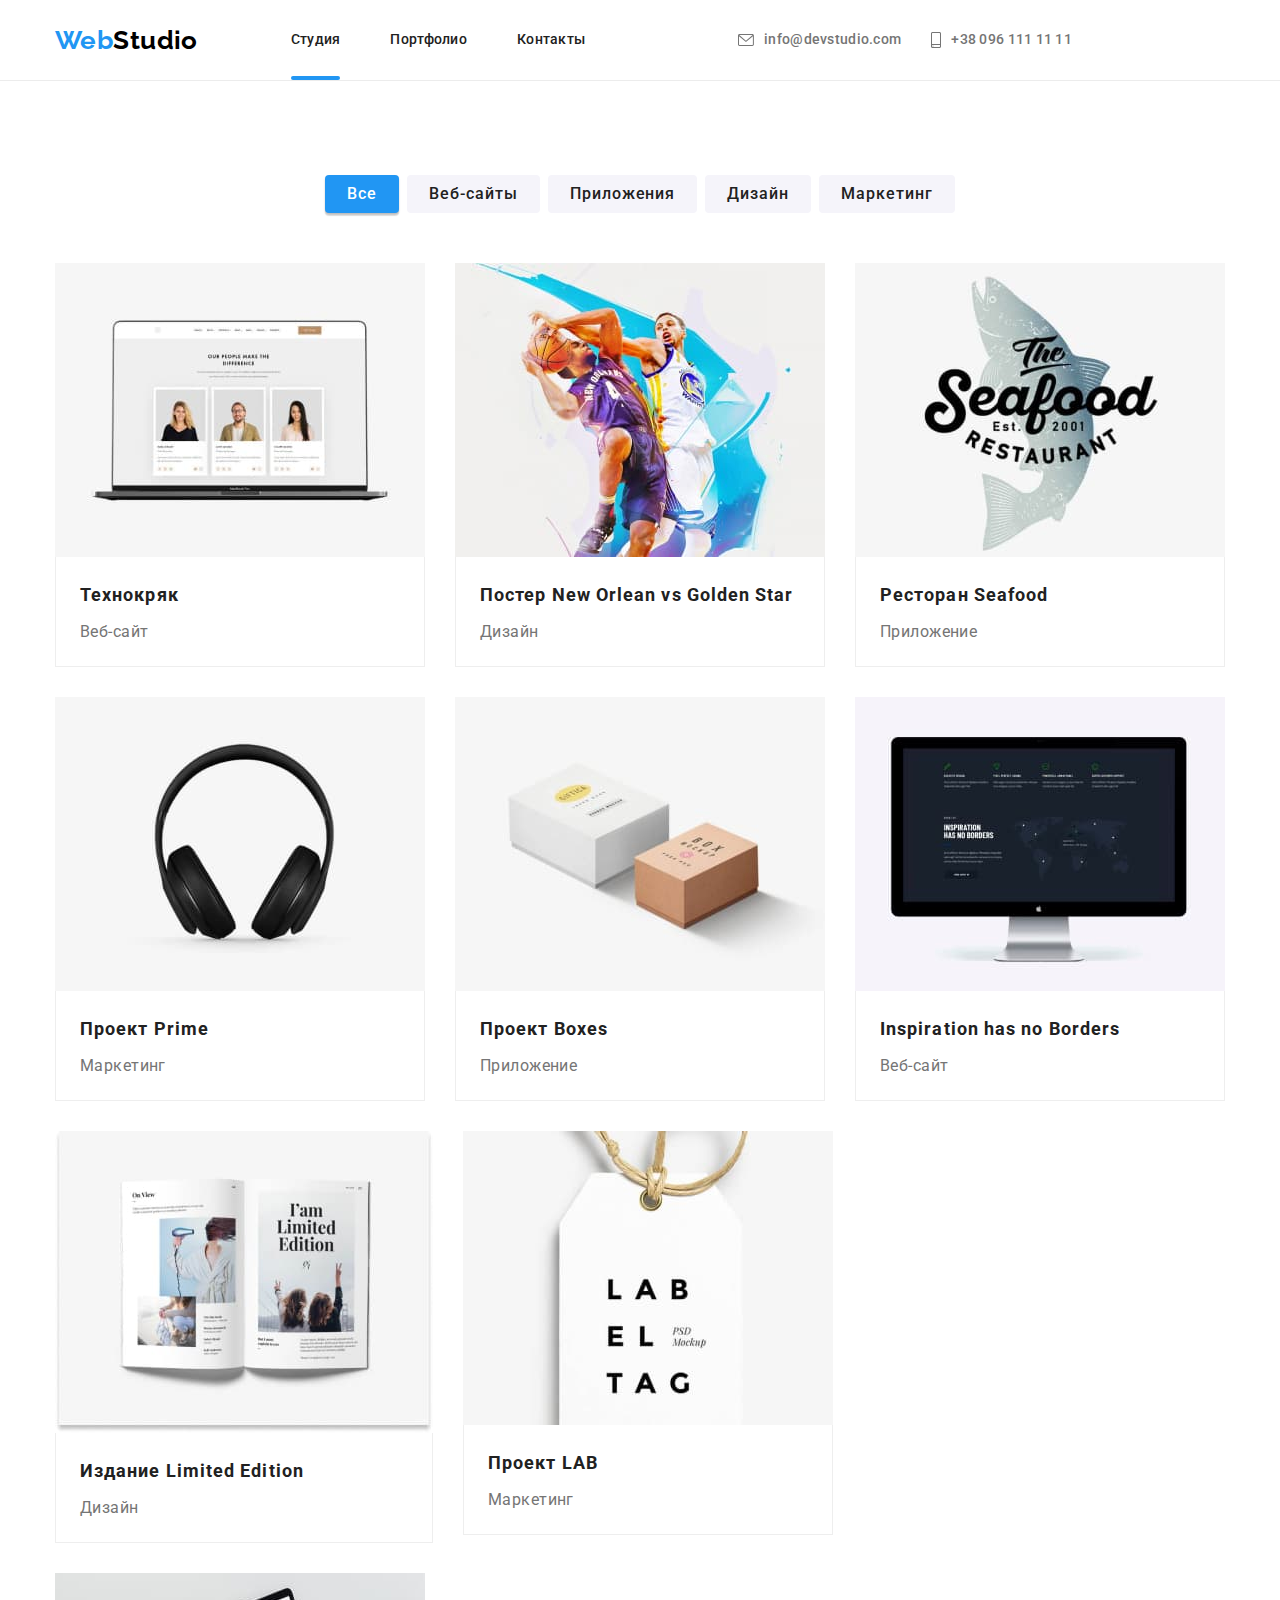
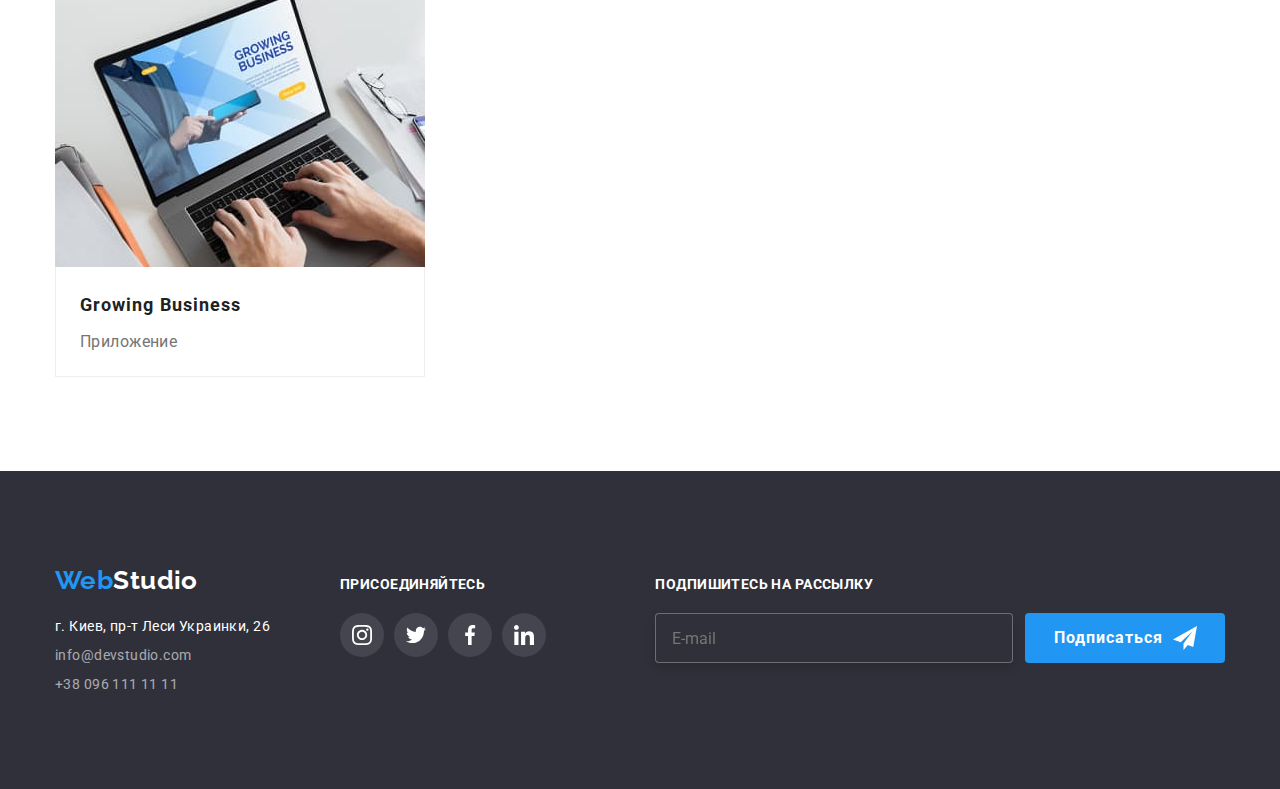
==== commit 46aede36: "adds header in portfolio" ====
--- a/portfolio.html
+++ b/portfolio.html
@@ -24,31 +24,15 @@
           <!-- logo -->
 
           <a class="header__logo" href="./index.html"
-            ><span class="logo--accent">Web</span>Studio</a
-          >
-
-          <!-- button-menu -->
-
-          <button
-            class="header__button-menu button-menu"
-            type="button"
-            aria-label="вызов мобильного меню"
-            aria-expanded="fulse"
-            data-menu-button
-          >
-            <svg width="40" height="40">
-              <use class="button-menu__open" href="./images/icons.svg#phone-menu-open"></use>
-              <use class="button-menu__close" href="./images/icons.svg#phone-menu-close"></use>
-            </svg>
-          </button>
+            ><span class="logo--accent">Web</span>Studio</a>
 
           <ul class="header__nav-list">
             <li class="header__nav-item">
-              <a class="header__nav-link " href="./index.html">Студия</a>
+              <a class="header__nav-link header__nav-link--current" href="./index.html">Студия</a>
             </li>
 
             <li class="header__nav-item">
-              <a class="header__nav-link header__nav-link--current" href="./portfolio.html">Портфолио</a>
+              <a class="header__nav-link" href="./portfolio.html">Портфолио</a>
             </li>
 
             <li class="header__nav-item">
@@ -76,7 +60,85 @@
             >
           </li>
         </ul>
+          <!-- mobile menu -->
+        
+        <div class="menu">
+          <button 
+            class="menu__btn-open js-open-menu" 
+            type="button" 
+            aria-expanded="false" 
+            aria-controls="menu-container"
+            
+          >
+
+            <svg width="40" height="40" aria-label="переключатель мобильного меню" >
+              <use class="menu__btn-open-icon" href="./images/icons.svg#phone-menu-open"></use>
+            </svg>
+
+          </button>
+
+          <div class="menu__container js-menu-container" id="menu-container" >
+
+            <div class="menu__inner">
+              <button class="menu__btn-close js-close-menu" type="button">
+                <svg width="40" height="40">
+                  <use class="menu__btn-close-icon" href="./images/icons.svg#phone-menu-close">
+                  </use>
+                </svg>
+              </button>
+
+              <ul class="menu__nav-list">
+                <li class="menu__nav-item">
+                  <a class="menu__nav-link" href="./index.html">Студия</a>
+                </li>
+
+                <li class="menu__nav-item">
+                  <a class="menu__nav-link menu__nav-link--current" href="./portfolio.html">Портфолио</a>
+                </li>
+
+                <li class="menu__nav-item">
+                  <a class="menu__nav-link" href="">Контакты</a>
+                </li>
+              </ul>
+
+              <ul class="menu__contacts-list">
+                <li class="menu__contacts-item">
+                  <a class="menu__contacts-link menu__contacts-link--large" 
+                      href="">+38 096 111 11 11
+                    </a>
+                </li>
+
+                <li class="menu__contacts-item">
+                  <a class="menu__contacts-link"   
+                    href="mailto:info@devstudio.com">info@devstudio.com
+                  </a>
+                </li>
+              </ul>
+
+              <ul class="menu__socials-list">
+                <li class="menu__socials-item">
+                  <a class="menu__socials-link" href="#">Instagram</a>
+                </li>
+
+                <li class="menu__socials-item">
+                  <a class="menu__socials-link" href="#">Twitter</a>
+                </li>
+
+                <li class="menu__socials-item">
+                  <a class="menu__socials-link" href="#">Facebook</a>
+                </li>
+                
+                <li class="menu__socials-item">
+                  <a class="menu__socials-link" href="#">LinkedIn</a>
+                </li>
+              </ul>
+            </div>
+          </div>
+        </div>
       </div>
+
+       
+
     </header>
     <main>
       <section class="works section">
--- a/css/main.min.css
+++ b/css/main.min.css
@@ -1 +1 @@
-:root{--dominant-color: #2196f3;--title-color: #212121;--text-color: #757575;--icon-color: #afb1b8;--footer-translucent-text: rgba(255, 255, 255, 0.6);--white-dominant-color: #ffffff;--black-dominant-theme: #000000;--portfolio-background: #e5e5e5;--hero-background: #c4c4c4;--gradient-color: rgba(47, 48, 58, 0.4);--team-section-background: #F5F4FA;--footer-backgraund: #2f303a;--footer-socials-backgraund: rgba(255, 255, 255, 0.1);--subscription-field-border: rgba(255, 255, 255, 0.3);--subscription-box-shadow: rgba(0, 0, 0, 0.15);--activities-cover-color: rgba(47, 48, 58, 0.8);--overlay-backgraund-color: rgba(33, 150, 243, 0.9);--card-set-box-shadow-first-layer: rgba(0, 0, 0, 0.12);--card-set-box-shadow-second-layer: rgba(0, 0, 0, 0.06);--card-set-box-shadow-third-layer: rgba(0, 0, 0, 0.16);--card-set-border-color: #eeeeee;--backdrop-overlay-color: rgba(0, 0, 0, 0.2);--modal-border-color: rgba(33, 33, 33, 0.2);--modal-close-btn-border-color: rgba(0, 0, 0, 0.1);--modal-btn-box-shadow-color:rgba(0, 0, 0, 0.15)}body{font-family:"Roboto","Verdana","Tahoma",sans-serif;font-size:14px;background-color:var(--white-dominant-color);letter-spacing:.03em;color:var(--title-color)}.container{max-width:480px;padding:0 15px;margin-left:auto;margin-right:auto}@media screen and (min-width: 768px){.container{max-width:768px}}@media screen and (min-width: 1200px){.container{max-width:1200px}}html{-webkit-box-sizing:border-box;box-sizing:border-box}*,*::after,*::before{-webkit-box-sizing:inherit;box-sizing:inherit}p,h1,h2,h3,h4,h5,h6{margin-top:0px;margin-bottom:0px}ul{list-style:none;padding:0;margin:0}img{display:block;max-width:100%;height:auto}a{text-decoration:none;display:block}.visually-hidden{position:absolute;width:1px;height:1px;margin:-1px;border:0;padding:0;white-space:nowrap;-webkit-clip-path:inset(100%);clip-path:inset(100%);clip:rect(0 0 0 0);overflow:hidden}.nav-link,.header__nav-link{font-weight:500;line-height:1.14;letter-spacing:.02em;color:var(--title-color)}.activities__sub-title,.benefits__decoration,.modal__checkbox-label,.modal__btn-close,.clients-card__link,.socials-network__link{display:-webkit-box;display:-ms-flexbox;display:flex;-webkit-box-align:center;-ms-flex-align:center;align-items:center;-webkit-box-pack:center;-ms-flex-pack:center;justify-content:center}.logo,.footer__logo,.header__logo{font-family:"Raleway";font-weight:700;font-size:24px;line-height:1.16}@media(min-width: 1200px){.logo,.footer__logo,.header__logo{font-size:26px;line-height:1.19}}.logo--accent{color:var(--dominant-color)}.contacts-link{display:-webkit-box;display:-ms-flexbox;display:flex;-webkit-box-align:center;-ms-flex-align:center;align-items:center;font-size:12px;font-weight:500;line-height:1.14;letter-spacing:.02em;color:var(--text-color);-webkit-transition:color 250ms cubic-bezier(0.4, 0, 0.2, 1);transition:color 250ms cubic-bezier(0.4, 0, 0.2, 1)}@media screen and (min-width: 1200px){.contacts-link{font-size:14px;line-height:1.14}}.contacts-link__icon-mail{width:14px;height:10px}@media screen and (min-width: 768px){.contacts-link__icon-mail{width:16px;height:12px}}.contacts-link__icon-tel{width:10px;height:14px}@media screen and (min-width: 768px){.contacts-link__icon-tel{width:10px;height:16px}}.contacts-link:hover,.contacts-link:focus{color:var(--dominant-color)}.contacts-link:hover .contacts-link__icon-mail,.contacts-link:hover .contacts-link__icon-tel,.contacts-link:focus .contacts-link__icon-mail,.contacts-link:focus .contacts-link__icon-tel{fill:var(--dominant-color)}.main-title,.hero__title{display:block;font-weight:900;letter-spacing:.06em;text-transform:uppercase}.section-title,.clients__title,.team__title{font-weight:700;font-size:28px;line-height:1.17;color:var(--title-color)}@media(min-width: 1200px){.section-title,.clients__title,.team__title{font-size:36px;line-height:1.16}}.section-title-desktop,.activities__title{font-weight:700;font-size:36px;line-height:1.16}.sub-title,.footer__socials-title,.activities__sub-title,.benefits__sub-title,.subscription__label{font-weight:700;line-height:1.14;text-transform:uppercase;font-size:14px}.subscription__btn,.works__filter-btn,.hero__btn{border:none;border-radius:4px;font-family:inherit;font-weight:700;font-size:16px;letter-spacing:.06em;cursor:pointer}.hero__btn{padding:10px 32px;line-height:1.88;color:var(--white-dominant-color);-webkit-box-shadow:0px 4px 4px var(--subscription-box-shadow);box-shadow:0px 4px 4px var(--subscription-box-shadow);background:var(--dominant-color)}.works__filter-btn{padding:6px 22px;font-weight:500;line-height:1.62;color:var(--title-color);background-color:var(--team-section-background);-webkit-transition:color 250ms cubic-bezier(0.4, 0, 0.2, 1),background-color 250ms cubic-bezier(0.4, 0, 0.2, 1),-webkit-box-shadow 250ms cubic-bezier(0.4, 0, 0.2, 1);transition:color 250ms cubic-bezier(0.4, 0, 0.2, 1),background-color 250ms cubic-bezier(0.4, 0, 0.2, 1),-webkit-box-shadow 250ms cubic-bezier(0.4, 0, 0.2, 1);transition:color 250ms cubic-bezier(0.4, 0, 0.2, 1),box-shadow 250ms cubic-bezier(0.4, 0, 0.2, 1),background-color 250ms cubic-bezier(0.4, 0, 0.2, 1);transition:color 250ms cubic-bezier(0.4, 0, 0.2, 1),box-shadow 250ms cubic-bezier(0.4, 0, 0.2, 1),background-color 250ms cubic-bezier(0.4, 0, 0.2, 1),-webkit-box-shadow 250ms cubic-bezier(0.4, 0, 0.2, 1)}.works__filter-btn:hover,.works__filter-btn:focus{color:var(--white-dominant-color);background:var(--dominant-color);-webkit-box-shadow:0px 3px 1px rgba(0,0,0,.1),0px 1px 2px rgba(0,0,0,.08),0px 2px 2px rgba(0,0,0,.12);box-shadow:0px 3px 1px rgba(0,0,0,.1),0px 1px 2px rgba(0,0,0,.08),0px 2px 2px rgba(0,0,0,.12)}.works__filter-btn--active{color:var(--white-dominant-color);background:var(--dominant-color);-webkit-box-shadow:0px 3px 1px rgba(0,0,0,.1),0px 1px 2px rgba(0,0,0,.08),0px 2px 2px rgba(0,0,0,.12);box-shadow:0px 3px 1px rgba(0,0,0,.1),0px 1px 2px rgba(0,0,0,.08),0px 2px 2px rgba(0,0,0,.12)}.subscription__btn{display:-webkit-box;display:-ms-flexbox;display:flex;-webkit-box-align:center;-ms-flex-align:center;align-items:center;background:var(--dominant-color);padding:10px 28px 10px 29px;color:var(--white-dominant-color)}@media(max-width: 1199px){.subscription__btn{margin:0 auto}}.subscription__btn .subscription__btn-icon{margin-left:10px;fill:var(--white-dominant-color)}.button-menu{border:none;background-color:rgba(0,0,0,0)}.button-menu__close{display:none}.button-menu.is-open .button-menu__close{display:block}.button-menu.is-open .button-menu__open{display:none}.team__card{border-radius:0px 0px 4px 4px;background:var(--white-dominant-color);-webkit-box-shadow:0px 1px 3px rgba(0,0,0,.12),0px 1px 1px rgba(0,0,0,.14),0px 2px 1px rgba(0,0,0,.2);box-shadow:0px 1px 3px rgba(0,0,0,.12),0px 1px 1px rgba(0,0,0,.14),0px 2px 1px rgba(0,0,0,.2)}@media(max-width: 767px){.team__card:not(:last-child){margin-bottom:30px}}.team__photo{width:100%}.team__thumb{padding-top:30px;padding-bottom:24px}.team__name{margin-bottom:10px;text-align:center;font-weight:500;font-size:16px;line-height:1.18}.team__position{margin-bottom:16px;text-align:center;font-size:16px;line-height:1.18;color:var(--text-color)}.socials-network{display:-webkit-box;display:-ms-flexbox;display:flex;-webkit-box-pack:center;-ms-flex-pack:center;justify-content:center}.socials-network__item:not(:last-child){margin-right:10px}.socials-network__link{width:44px;height:44px;border-radius:50%;fill:var(--icon-color);-webkit-transition:fill 250ms cubic-bezier(0.4, 0, 0.2, 1),background-color 250ms cubic-bezier(0.4, 0, 0.2, 1);transition:fill 250ms cubic-bezier(0.4, 0, 0.2, 1),background-color 250ms cubic-bezier(0.4, 0, 0.2, 1)}.socials-network__link--white{background-color:var(--footer-socials-backgraund);fill:var(--white-dominant-color)}.socials-network__link:hover,.socials-network__link:focus{background-color:var(--dominant-color);border-radius:50%;fill:var(--white-dominant-color)}.clients-card__link{height:92px;border:1px solid var(--icon-color);border-radius:4px;-webkit-transition:border 250ms cubic-bezier(0.4, 0, 0.2, 1);transition:border 250ms cubic-bezier(0.4, 0, 0.2, 1)}.clients-card__icon{fill:var(--icon-color);-webkit-transition:fill 250ms cubic-bezier(0.4, 0, 0.2, 1);transition:fill 250ms cubic-bezier(0.4, 0, 0.2, 1)}.clients-card__link:hover,.clients-card__link:focus{border:1px solid var(--dominant-color)}.clients-card__link:hover .clients-card__icon,.clients-card__link:focus .clients-card__icon{fill:var(--dominant-color)}.address{font-style:normal;line-height:1.5}@media(max-width: 1199px){.address__list{text-align:center}}@media(max-width: 767px){.address__list{margin-bottom:60px}}.address__list :not(:last-child){margin-bottom:8px}.address__link{color:var(--footer-translucent-text);-webkit-transition:color 250ms cubic-bezier(0.4, 0, 0.2, 1);transition:color 250ms cubic-bezier(0.4, 0, 0.2, 1)}.address__link:hover,.address__link:focus{color:var(--dominant-color)}.address__link--white{color:var(--white-dominant-color)}.subscription{display:block}.subscription__label{color:var(--white-dominant-color);display:block;margin-bottom:20px}@media(max-width: 1199px){.subscription__label{text-align:center}}.subscription__input{width:358px;height:50px;padding:15px 16px;border:1px solid var(--subscription-field-border);border-radius:4px;-webkit-filter:drop-shadow(0px 4px 4px var(--subscription-box-shadow));filter:drop-shadow(0px 4px 4px var(--subscription-box-shadow));background-color:var(--footer-backgraund);outline:none;font-size:16px;line-height:1.25;color:var(--white-dominant-color)}@media(min-width: 1200px){.subscription__input{margin-right:12px}}@media(max-width: 1199px){.subscription__input{margin-bottom:20px}}@media(max-width: 767px){.subscription__input{width:100%}}@media(min-width: 767px)and (max-width: 1199px){.subscription__input{width:450px;display:-webkit-box;display:-ms-flexbox;display:flex;margin-right:auto;margin-left:auto}}@media(min-width: 1199px){.subscription__container{display:-webkit-box;display:-ms-flexbox;display:flex}}.works__cards-list{display:-webkit-box;display:-ms-flexbox;display:flex;-ms-flex-wrap:wrap;flex-wrap:wrap;gap:30px}.works__cards-link{-webkit-box-shadow:none;box-shadow:none;-webkit-transition:-webkit-box-shadow 250ms cubic-bezier(0.4, 0, 0.2, 1);transition:-webkit-box-shadow 250ms cubic-bezier(0.4, 0, 0.2, 1);transition:box-shadow 250ms cubic-bezier(0.4, 0, 0.2, 1);transition:box-shadow 250ms cubic-bezier(0.4, 0, 0.2, 1), -webkit-box-shadow 250ms cubic-bezier(0.4, 0, 0.2, 1)}.works__cards-img-case{overflow:hidden;position:relative}.works__overlay{position:absolute;top:0;left:0;padding:63px 24px;width:100%;height:100%;background-color:var(--overlay-backgraund-color);-webkit-transform:translateY(101%);transform:translateY(101%);-webkit-transition:-webkit-transform 250ms cubic-bezier(0.4, 0, 0.2, 1);transition:-webkit-transform 250ms cubic-bezier(0.4, 0, 0.2, 1);transition:transform 250ms cubic-bezier(0.4, 0, 0.2, 1);transition:transform 250ms cubic-bezier(0.4, 0, 0.2, 1), -webkit-transform 250ms cubic-bezier(0.4, 0, 0.2, 1)}.works__overlay-text{font-size:18px;line-height:1.56;color:var(--white-dominant-color)}.works__cards-link:hover,.works__cards-linkk:focus{-webkit-box-shadow:0px 1px 1px var(--card-set-box-shadow-first-layer),0px 4px 4px var(--card-set-box-shadow-second-layer),1px 4px 6px var(--card-set-box-shadow-third-layer);box-shadow:0px 1px 1px var(--card-set-box-shadow-first-layer),0px 4px 4px var(--card-set-box-shadow-second-layer),1px 4px 6px var(--card-set-box-shadow-third-layer)}.works__cards-link:hover .works__overlay,.works__cards-linkk:focus .works__overlay{-webkit-transform:translateY(0%);transform:translateY(0%)}.works__cards-thumb{padding-top:20px;padding-bottom:19px;padding-left:24px;border-right:1px solid var(--card-set-border-color);border-bottom:1px solid var(--card-set-border-color);border-left:1px solid var(--card-set-border-color)}.works__cards-title{margin-bottom:4px;font-weight:700;font-size:18px;line-height:2;letter-spacing:.06em;color:var(--title-color)}.works__cards-text{font-size:16px;line-height:1.88;color:var(--text-color)}.backdrop.is-hidden .modal{-webkit-transform:translate(-50%, -50%) scale(0.75);transform:translate(-50%, -50%) scale(0.75)}.modal{position:absolute;top:50%;left:50%;width:528px;height:581px;padding:40px;background-color:var(--white-dominant-color);-webkit-box-shadow:0px 1px 3px var(--card-set-box-shadow-first-layer),0px 1px 1px rgba(0,0,0,.14),0px 2px 1px var(--backdrop-overlay-color);box-shadow:0px 1px 3px var(--card-set-box-shadow-first-layer),0px 1px 1px rgba(0,0,0,.14),0px 2px 1px var(--backdrop-overlay-color);border-radius:4px;-webkit-transform:translate(-50%, -50%) scale(1);transform:translate(-50%, -50%) scale(1);-webkit-transition:-webkit-transform 250ms cubic-bezier(0.4, 0, 0.2, 1);transition:-webkit-transform 250ms cubic-bezier(0.4, 0, 0.2, 1);transition:transform 250ms cubic-bezier(0.4, 0, 0.2, 1);transition:transform 250ms cubic-bezier(0.4, 0, 0.2, 1), -webkit-transform 250ms cubic-bezier(0.4, 0, 0.2, 1)}.modal__btn-close{position:absolute;top:7px;right:8px;height:30px;width:30px;border:1px solid var(--modal-close-btn-border-color);background-color:var(--white-dominant-color);border-radius:50%;fill:var(--black-dominant-theme);-webkit-transition:fill 250ms cubic-bezier(0.4, 0, 0.2, 1);transition:fill 250ms cubic-bezier(0.4, 0, 0.2, 1)}.modal__btn-close:hover,.modal__btn-close:focus{fill:var(--dominant-color)}.modal__title{margin-bottom:12px;font-weight:700;font-size:20px;line-height:1.15;text-align:center}.modal__comment-field-label,.modal__input-name-label,.modal__input-phone-label,.modal__input-mail-label{display:block;margin-bottom:4px;font-size:12px;line-height:1.16;letter-spacing:.01em;color:var(--text-color)}.modal__input-mail-container,.modal__input-phone-container,.modal__input-name-container{position:relative;margin-bottom:10px}.modal__input-phone-field,.modal__input-mail-field,.modal__input-name-field{width:100%;height:40px;padding:12px 42px 12px 42px;border:1px solid var(--modal-border-color);border-radius:4px;outline:none;-webkit-transition:border-color 250ms cubic-bezier(0.4, 0, 0.2, 1);transition:border-color 250ms cubic-bezier(0.4, 0, 0.2, 1)}.modal__comment-field-input{display:block;width:100%;height:120px;padding:12px 16px;margin-bottom:20px;resize:none;border:1px solid var(--modal-border-color);border-radius:4px;outline:none;-webkit-transition:border-color 250ms cubic-bezier(0.4, 0, 0.2, 1);transition:border-color 250ms cubic-bezier(0.4, 0, 0.2, 1)}.modal__comment-field-input:focus,.modal__input-phone-field:focus,.modal__input-mail-field:focus,.modal__input-name-field:focus{border-color:var(--dominant-color)}.modal__input-phone-field:focus+.modal-icon,.modal__input-mail-field:focus+.modal-icon,.modal__input-name-field:focus+.modal-icon{fill:var(--dominant-color)}.modal__checkbox-label{width:100%;margin-bottom:30px;line-height:1.71}.modal__checkbox-custom{display:block;width:16px;height:15px;border:2px solid var(--title-color);border-radius:3px;margin-right:7px}.modal__checkbox-default:checked+.modal__checkbox-custom{background-color:var(--dominant-color);border:none;background-image:url(../images/check-on.svg)}.modal__agreement-link{display:inline-block;text-decoration:underline;color:var(--dominant-color)}.modal__btn-submit{display:-webkit-box;display:-ms-flexbox;display:flex;margin-left:auto;margin-right:auto;padding:10px 55px}.modal-icon{position:absolute;top:11px;left:12px;-webkit-transition:fill 250ms cubic-bezier(0.4, 0, 0.2, 1);transition:fill 250ms cubic-bezier(0.4, 0, 0.2, 1)}.section{padding-top:60px;padding-bottom:60px}@media(min-width: 1200px){.section{padding-top:94px;padding-bottom:94px}}.header{border-bottom:1px solid #ececec}@media screen and (min-width: 768px){.header__container{display:-webkit-box;display:-ms-flexbox;display:flex;-webkit-box-pack:justify;-ms-flex-pack:justify;justify-content:space-between}}.header__nav-inner{display:-webkit-box;display:-ms-flexbox;display:flex;-webkit-box-pack:justify;-ms-flex-pack:justify;justify-content:space-between;-webkit-box-align:center;-ms-flex-align:center;align-items:center}.header__logo{padding-top:16px;padding-bottom:16px;color:var(--black-dominant-theme)}@media(min-width: 768px){.header__logo{margin-right:88px}}@media(min-width: 1200px){.header__logo{margin-right:93px;font-size:26px;line-height:1.19}}.header__button-menu{padding:10px 0;fill:var(--black-dominant-theme);-webkit-transition:fill 250ms cubic-bezier(0.4, 0, 0.2, 1);transition:fill 250ms cubic-bezier(0.4, 0, 0.2, 1)}@media screen and (min-width: 768px){.header__button-menu{display:none}}.header__button-menu:hover{fill:var(--dominant-color)}.header__nav-list{display:none}@media screen and (min-width: 768px){.header__nav-list{display:-webkit-box;display:-ms-flexbox;display:flex;gap:50px;-webkit-box-pack:justify;-ms-flex-pack:justify;justify-content:space-between;-webkit-box-align:center;-ms-flex-align:center;align-items:center}}.header__nav-link{position:relative;padding:32px 0;-webkit-transition:color 250ms cubic-bezier(0.4, 0, 0.2, 1);transition:color 250ms cubic-bezier(0.4, 0, 0.2, 1)}.header__nav-link:hover{color:var(--dominant-color)}.header__nav-link--current::after{content:"";position:absolute;left:0;bottom:0;width:100%;height:4px;background-color:var(--dominant-color);border-radius:2px}.header__contacts-list{display:none}@media screen and (min-width: 768px)and (max-width: 1199px){.header__contacts-list{display:-webkit-box;display:-ms-flexbox;display:flex;-webkit-box-orient:vertical;-webkit-box-direction:normal;-ms-flex-direction:column;flex-direction:column;-webkit-box-pack:center;-ms-flex-pack:center;justify-content:center;gap:10px}}@media screen and (min-width: 1200px){.header__contacts-list{display:-webkit-box;display:-ms-flexbox;display:flex;-webkit-box-align:center;-ms-flex-align:center;align-items:center;gap:30px}}.header__contacts-icon{margin-right:8px;fill:var(--text-color);-webkit-transition:fill 250ms cubic-bezier(0.4, 0, 0.2, 1);transition:fill 250ms cubic-bezier(0.4, 0, 0.2, 1)}@media screen and (min-width: 768px){.header__contacts-icon{margin-right:10px}}.hero{text-align:center;margin-right:auto;margin-left:auto;padding-top:118px;padding-bottom:118px;background-position:center;background-color:var(--background-hero-color);background-image:-webkit-gradient(linear, left top, right top, from(var(--gradient-color)), to(var(--gradient-color))),url("../images/hero-img/mobile-hero-@1x.jpg");background-image:linear-gradient(to right, var(--gradient-color), var(--gradient-color)),url("../images/hero-img/mobile-hero-@1x.jpg");background-repeat:no-repeat;background-size:cover}@media(min-device-pixel-ratio: 2),(-webkit-min-device-pixel-ratio: 2),(min-resolution: 192dpi),(min-resolution: 2dppx){.hero{background-image:-webkit-gradient(linear, left top, right top, from(var(--gradient-color)), to(var(--gradient-color))),url("../images/hero-img/mobile-hero-@2x.jpg");background-image:linear-gradient(to right, var(--gradient-color), var(--gradient-color)),url("../images/hero-img/mobile-hero-@2x.jpg")}}@media(min-width: 768px){.hero{background-image:-webkit-gradient(linear, left top, right top, from(var(--gradient-color)), to(var(--gradient-color))),url("../images/hero-img/tablet-hero-@1x.jpg");background-image:linear-gradient(to right, var(--gradient-color), var(--gradient-color)),url("../images/hero-img/tablet-hero-@1x.jpg")}}@media(min-width: 768px)and (min-device-pixel-ratio: 2),(min-width: 768px)and (-webkit-min-device-pixel-ratio: 2),(min-width: 768px)and (min-resolution: 192dpi),(min-width: 768px)and (min-resolution: 2dppx){.hero{background-image:-webkit-gradient(linear, left top, right top, from(var(--gradient-color)), to(var(--gradient-color))),url("../images/hero-img/tablet-hero-@2x.jpg");background-image:linear-gradient(to right, var(--gradient-color), var(--gradient-color)),url("../images/hero-img/tablet-hero-@2x.jpg")}}@media(min-width: 1200px){.hero{background-image:-webkit-gradient(linear, left top, right top, from(var(--gradient-color)), to(var(--gradient-color))),url("../images/hero-img/desktop-hero-@1x.jpg");background-image:linear-gradient(to right, var(--gradient-color), var(--gradient-color)),url("../images/hero-img/desktop-hero-@1x.jpg");padding:200px}}@media(min-width: 1200px)and (min-device-pixel-ratio: 2),(min-width: 1200px)and (-webkit-min-device-pixel-ratio: 2),(min-width: 1200px)and (min-resolution: 192dpi),(min-width: 1200px)and (min-resolution: 2dppx){.hero{background-image:-webkit-gradient(linear, left top, right top, from(var(--gradient-color)), to(var(--gradient-color))),url("../images/hero-img/desktop-hero-@2x.jpg");background-image:linear-gradient(to right, var(--gradient-color), var(--gradient-color)),url("../images/hero-img/desktop-hero-@2x.jpg")}}.hero__title{margin-bottom:30px;margin-left:auto;margin-right:auto;color:var(--white-dominant-color);font-size:26px;line-height:1.61}@media(min-width: 768px)and (max-width: 1199px){.hero__title{max-width:360px}}@media(min-width: 1200px){.hero__title{max-width:696px;font-size:44px;line-height:1.36}}@media(min-width: 768px){.benefits__list{display:-webkit-box;display:-ms-flexbox;display:flex;-ms-flex-wrap:wrap;flex-wrap:wrap;gap:30px}}@media(max-width: 767px){.benefits__item{width:100%;margin-bottom:30px}}@media(min-width: 768px){.benefits__item{width:354px}}@media(min-width: 1200px){.benefits__item{width:270px}}.benefits__decoration{margin-bottom:30px;background-color:var(--team-section-background);border-radius:4px;height:120px}.benefits__sub-title{margin-bottom:10px;text-align:center}.benefits__text{line-height:1.71;letter-spacing:.04;color:var(--text-color)}.activities{display:none;padding-top:0px}@media(min-width: 1200px){.activities{display:block}}.activities__title{margin-bottom:50px;text-align:center}.activities__list{display:-webkit-box;display:-ms-flexbox;display:flex;-webkit-box-pack:justify;-ms-flex-pack:justify;justify-content:space-between}.activities__cover{position:relative}.activities__sub-title{position:absolute;bottom:0;width:100%;height:70px;color:var(--white-dominant-color);background-color:var(--activities-cover-color)}.team{background-color:var(--team-section-background)}.team__title{margin-bottom:30px;text-align:center}@media(min-width: 768px){.team__list{display:-webkit-box;display:-ms-flexbox;display:flex;-ms-flex-wrap:wrap;flex-wrap:wrap;gap:30px}}.clients__title{text-align:center;margin-bottom:30px}.clients__list{display:-webkit-box;display:-ms-flexbox;display:flex;-ms-flex-wrap:wrap;flex-wrap:wrap;gap:30px}.clients__item{-ms-flex-preferred-size:calc((100% - 30px)/2);flex-basis:calc((100% - 30px)/2)}@media(min-width: 768px){.clients__item{-ms-flex-preferred-size:calc((100% - 60px)/3);flex-basis:calc((100% - 60px)/3)}}@media(min-width: 1200px){.clients__item{-ms-flex-preferred-size:calc((100% - 150px)/6);flex-basis:calc((100% - 150px)/6)}}.footer{background-color:var(--footer-backgraund)}@media(min-width: 1200px){.footer__inner{display:-webkit-box;display:-ms-flexbox;display:flex;-webkit-box-align:baseline;-ms-flex-align:baseline;align-items:baseline;-webkit-box-pack:justify;-ms-flex-pack:justify;justify-content:space-between}}@media(min-width: 768px)and (max-width: 1199px){.footer__contacts-socials-inner{margin-right:89px;margin-bottom:60px;margin-left:76px;-webkit-box-pack:justify;-ms-flex-pack:justify;justify-content:space-between}}@media(min-width: 768px){.footer__contacts-socials-inner{display:-webkit-box;display:-ms-flexbox;display:flex;-webkit-box-align:baseline;-ms-flex-align:baseline;align-items:baseline}}@media(max-width: 767px){.footer__socials-inner,.footer__contacts-inner{margin-bottom:60px}}@media(min-width: 1200px){.footer__contacts-inner{margin-right:70px}}.footer__logo{margin-bottom:20px;color:var(--white-dominant-color)}@media(max-width: 1199px){.footer__logo{text-align:center}}.footer__socials-title{margin-bottom:20px;color:var(--white-dominant-color)}@media(max-width: 1199px){.footer__socials-title{text-align:center}}.works__filter-list{display:-webkit-box;display:-ms-flexbox;display:flex;margin-bottom:50px;-ms-flex-wrap:wrap;flex-wrap:wrap;gap:8px;-webkit-box-pack:center;-ms-flex-pack:center;justify-content:center}@media(max-width: 767px){.works__filter-list{-webkit-box-pack:start;-ms-flex-pack:start;justify-content:start}}.backdrop{position:fixed;top:0;left:0;width:100%;height:100%;background-color:var(--backdrop-overlay-color);visibility:visible;opacity:1;-webkit-transition-property:opacity,visibility;transition-property:opacity,visibility;-webkit-transition-duration:250ms;transition-duration:250ms;-webkit-transition-timing-function:cubic-bezier(0.4, 0, 0.2, 1);transition-timing-function:cubic-bezier(0.4, 0, 0.2, 1)}.backdrop.is-hidden{opacity:0;visibility:hidden}/*# sourceMappingURL=main.min.css.map */+:root{--dominant-color: #2196f3;--title-color: #212121;--text-color: #757575;--icon-color: #afb1b8;--footer-translucent-text: rgba(255, 255, 255, 0.6);--white-dominant-color: #ffffff;--black-dominant-theme: #000000;--portfolio-background: #e5e5e5;--hero-background: #c4c4c4;--gradient-color: rgba(47, 48, 58, 0.4);--team-section-background: #F5F4FA;--footer-backgraund: #2f303a;--footer-socials-backgraund: rgba(255, 255, 255, 0.1);--subscription-field-border: rgba(255, 255, 255, 0.3);--subscription-box-shadow: rgba(0, 0, 0, 0.15);--activities-cover-color: rgba(47, 48, 58, 0.8);--overlay-backgraund-color: rgba(33, 150, 243, 0.9);--card-set-box-shadow-first-layer: rgba(0, 0, 0, 0.12);--card-set-box-shadow-second-layer: rgba(0, 0, 0, 0.06);--card-set-box-shadow-third-layer: rgba(0, 0, 0, 0.16);--card-set-border-color: #eeeeee;--backdrop-overlay-color: rgba(0, 0, 0, 0.2);--modal-border-color: rgba(33, 33, 33, 0.2);--modal-close-btn-border-color: rgba(0, 0, 0, 0.1);--modal-btn-box-shadow-color:rgba(0, 0, 0, 0.15)}body{font-family:"Roboto","Verdana","Tahoma",sans-serif;font-size:14px;background-color:var(--white-dominant-color);letter-spacing:.03em;color:var(--title-color)}.container{max-width:480px;padding:0 15px;margin-left:auto;margin-right:auto}@media screen and (min-width: 768px){.container{max-width:768px}}@media screen and (min-width: 1200px){.container{max-width:1200px}}html{-webkit-box-sizing:border-box;box-sizing:border-box}*,*::after,*::before{-webkit-box-sizing:inherit;box-sizing:inherit}p,h1,h2,h3,h4,h5,h6{margin-top:0px;margin-bottom:0px}ul{list-style:none;padding:0;margin:0}img{display:block;max-width:100%;height:auto}a{text-decoration:none;display:block}.visually-hidden{position:absolute;width:1px;height:1px;margin:-1px;border:0;padding:0;white-space:nowrap;-webkit-clip-path:inset(100%);clip-path:inset(100%);clip:rect(0 0 0 0);overflow:hidden}.nav-link,.header__nav-link{font-weight:500;line-height:1.14;letter-spacing:.02em;color:var(--title-color)}.activities__sub-title,.benefits__decoration,.modal__checkbox-label,.modal__btn-close,.clients-card__link,.socials-network__link{display:-webkit-box;display:-ms-flexbox;display:flex;-webkit-box-align:center;-ms-flex-align:center;align-items:center;-webkit-box-pack:center;-ms-flex-pack:center;justify-content:center}.logo,.footer__logo,.header__logo{font-family:"Raleway";font-weight:700;font-size:24px;line-height:1.16}@media(min-width: 1200px){.logo,.footer__logo,.header__logo{font-size:26px;line-height:1.19}}.logo--accent{color:var(--dominant-color)}.contacts-link{display:-webkit-box;display:-ms-flexbox;display:flex;-webkit-box-align:center;-ms-flex-align:center;align-items:center;font-size:12px;font-weight:500;line-height:1.14;letter-spacing:.02em;color:var(--text-color);-webkit-transition:color 250ms cubic-bezier(0.4, 0, 0.2, 1);transition:color 250ms cubic-bezier(0.4, 0, 0.2, 1)}@media screen and (min-width: 1200px){.contacts-link{font-size:14px;line-height:1.14}}.contacts-link__icon-mail{width:14px;height:10px}@media screen and (min-width: 768px){.contacts-link__icon-mail{width:16px;height:12px}}.contacts-link__icon-tel{width:10px;height:14px}@media screen and (min-width: 768px){.contacts-link__icon-tel{width:10px;height:16px}}.contacts-link:hover,.contacts-link:focus{color:var(--dominant-color)}.contacts-link:hover .contacts-link__icon-mail,.contacts-link:hover .contacts-link__icon-tel,.contacts-link:focus .contacts-link__icon-mail,.contacts-link:focus .contacts-link__icon-tel{fill:var(--dominant-color)}.main-title,.hero__title{display:block;font-weight:900;letter-spacing:.06em;text-transform:uppercase}.section-title,.clients__title,.team__title{font-weight:700;font-size:28px;line-height:1.17;color:var(--title-color)}@media(min-width: 1200px){.section-title,.clients__title,.team__title{font-size:36px;line-height:1.16}}.section-title-desktop,.activities__title{font-weight:700;font-size:36px;line-height:1.16}.sub-title,.footer__socials-title,.activities__sub-title,.benefits__sub-title,.subscription__label{font-weight:700;line-height:1.14;text-transform:uppercase;font-size:14px}.subscription__btn,.works__filter-btn,.hero__btn{border:none;border-radius:4px;font-family:inherit;font-weight:700;font-size:16px;letter-spacing:.06em;cursor:pointer}.hero__btn{padding:10px 32px;line-height:1.88;color:var(--white-dominant-color);-webkit-box-shadow:0px 4px 4px var(--subscription-box-shadow);box-shadow:0px 4px 4px var(--subscription-box-shadow);background:var(--dominant-color)}.works__filter-btn{padding:6px 22px;font-weight:500;line-height:1.62;color:var(--title-color);background-color:var(--team-section-background);-webkit-transition:color 250ms cubic-bezier(0.4, 0, 0.2, 1),background-color 250ms cubic-bezier(0.4, 0, 0.2, 1),-webkit-box-shadow 250ms cubic-bezier(0.4, 0, 0.2, 1);transition:color 250ms cubic-bezier(0.4, 0, 0.2, 1),background-color 250ms cubic-bezier(0.4, 0, 0.2, 1),-webkit-box-shadow 250ms cubic-bezier(0.4, 0, 0.2, 1);transition:color 250ms cubic-bezier(0.4, 0, 0.2, 1),box-shadow 250ms cubic-bezier(0.4, 0, 0.2, 1),background-color 250ms cubic-bezier(0.4, 0, 0.2, 1);transition:color 250ms cubic-bezier(0.4, 0, 0.2, 1),box-shadow 250ms cubic-bezier(0.4, 0, 0.2, 1),background-color 250ms cubic-bezier(0.4, 0, 0.2, 1),-webkit-box-shadow 250ms cubic-bezier(0.4, 0, 0.2, 1)}.works__filter-btn:hover,.works__filter-btn:focus{color:var(--white-dominant-color);background:var(--dominant-color);-webkit-box-shadow:0px 3px 1px rgba(0,0,0,.1),0px 1px 2px rgba(0,0,0,.08),0px 2px 2px rgba(0,0,0,.12);box-shadow:0px 3px 1px rgba(0,0,0,.1),0px 1px 2px rgba(0,0,0,.08),0px 2px 2px rgba(0,0,0,.12)}.works__filter-btn--active{color:var(--white-dominant-color);background:var(--dominant-color);-webkit-box-shadow:0px 3px 1px rgba(0,0,0,.1),0px 1px 2px rgba(0,0,0,.08),0px 2px 2px rgba(0,0,0,.12);box-shadow:0px 3px 1px rgba(0,0,0,.1),0px 1px 2px rgba(0,0,0,.08),0px 2px 2px rgba(0,0,0,.12)}.subscription__btn{display:-webkit-box;display:-ms-flexbox;display:flex;-webkit-box-align:center;-ms-flex-align:center;align-items:center;background:var(--dominant-color);padding:10px 28px 10px 29px;color:var(--white-dominant-color)}@media(max-width: 1199px){.subscription__btn{margin:0 auto}}.subscription__btn .subscription__btn-icon{margin-left:10px;fill:var(--white-dominant-color)}.team__card{border-radius:0px 0px 4px 4px;background:var(--white-dominant-color);-webkit-box-shadow:0px 1px 3px rgba(0,0,0,.12),0px 1px 1px rgba(0,0,0,.14),0px 2px 1px rgba(0,0,0,.2);box-shadow:0px 1px 3px rgba(0,0,0,.12),0px 1px 1px rgba(0,0,0,.14),0px 2px 1px rgba(0,0,0,.2)}@media(max-width: 767px){.team__card:not(:last-child){margin-bottom:30px}}.team__photo{width:100%}.team__thumb{padding-top:30px;padding-bottom:24px}.team__name{margin-bottom:10px;text-align:center;font-weight:500;font-size:16px;line-height:1.18}.team__position{margin-bottom:16px;text-align:center;font-size:16px;line-height:1.18;color:var(--text-color)}.socials-network{display:-webkit-box;display:-ms-flexbox;display:flex;-webkit-box-pack:center;-ms-flex-pack:center;justify-content:center}.socials-network__item:not(:last-child){margin-right:10px}.socials-network__link{width:44px;height:44px;border-radius:50%;fill:var(--icon-color);-webkit-transition:fill 250ms cubic-bezier(0.4, 0, 0.2, 1),background-color 250ms cubic-bezier(0.4, 0, 0.2, 1);transition:fill 250ms cubic-bezier(0.4, 0, 0.2, 1),background-color 250ms cubic-bezier(0.4, 0, 0.2, 1)}.socials-network__link--white{background-color:var(--footer-socials-backgraund);fill:var(--white-dominant-color)}.socials-network__link:hover,.socials-network__link:focus{background-color:var(--dominant-color);border-radius:50%;fill:var(--white-dominant-color)}.clients-card__link{height:92px;border:1px solid var(--icon-color);border-radius:4px;-webkit-transition:border 250ms cubic-bezier(0.4, 0, 0.2, 1);transition:border 250ms cubic-bezier(0.4, 0, 0.2, 1)}.clients-card__icon{fill:var(--icon-color);-webkit-transition:fill 250ms cubic-bezier(0.4, 0, 0.2, 1);transition:fill 250ms cubic-bezier(0.4, 0, 0.2, 1)}.clients-card__link:hover,.clients-card__link:focus{border:1px solid var(--dominant-color)}.clients-card__link:hover .clients-card__icon,.clients-card__link:focus .clients-card__icon{fill:var(--dominant-color)}.address{font-style:normal;line-height:1.5}@media(max-width: 1199px){.address__list{text-align:center}}@media(max-width: 767px){.address__list{margin-bottom:60px}}.address__list :not(:last-child){margin-bottom:8px}.address__link{color:var(--footer-translucent-text);-webkit-transition:color 250ms cubic-bezier(0.4, 0, 0.2, 1);transition:color 250ms cubic-bezier(0.4, 0, 0.2, 1)}.address__link:hover,.address__link:focus{color:var(--dominant-color)}.address__link--white{color:var(--white-dominant-color)}.subscription{display:block}.subscription__label{color:var(--white-dominant-color);display:block;margin-bottom:20px}@media(max-width: 1199px){.subscription__label{text-align:center}}.subscription__input{width:358px;height:50px;padding:15px 16px;border:1px solid var(--subscription-field-border);border-radius:4px;-webkit-filter:drop-shadow(0px 4px 4px var(--subscription-box-shadow));filter:drop-shadow(0px 4px 4px var(--subscription-box-shadow));background-color:var(--footer-backgraund);outline:none;font-size:16px;line-height:1.25;color:var(--white-dominant-color)}@media(min-width: 1200px){.subscription__input{margin-right:12px}}@media(max-width: 1199px){.subscription__input{margin-bottom:20px}}@media(max-width: 767px){.subscription__input{width:100%}}@media(min-width: 767px)and (max-width: 1199px){.subscription__input{width:450px;display:-webkit-box;display:-ms-flexbox;display:flex;margin-right:auto;margin-left:auto}}@media(min-width: 1199px){.subscription__container{display:-webkit-box;display:-ms-flexbox;display:flex}}.works__cards-link{-webkit-box-shadow:none;box-shadow:none;-webkit-transition:-webkit-box-shadow 250ms cubic-bezier(0.4, 0, 0.2, 1);transition:-webkit-box-shadow 250ms cubic-bezier(0.4, 0, 0.2, 1);transition:box-shadow 250ms cubic-bezier(0.4, 0, 0.2, 1);transition:box-shadow 250ms cubic-bezier(0.4, 0, 0.2, 1), -webkit-box-shadow 250ms cubic-bezier(0.4, 0, 0.2, 1)}.works__cards-img-case{overflow:hidden;position:relative}.works__overlay{position:absolute;top:0;left:0;padding:63px 24px;width:100%;height:100%;background-color:var(--overlay-backgraund-color);-webkit-transform:translateY(101%);transform:translateY(101%);-webkit-transition:-webkit-transform 250ms cubic-bezier(0.4, 0, 0.2, 1);transition:-webkit-transform 250ms cubic-bezier(0.4, 0, 0.2, 1);transition:transform 250ms cubic-bezier(0.4, 0, 0.2, 1);transition:transform 250ms cubic-bezier(0.4, 0, 0.2, 1), -webkit-transform 250ms cubic-bezier(0.4, 0, 0.2, 1)}.works__overlay-text{font-size:18px;line-height:1.56;color:var(--white-dominant-color)}.works__cards-link:hover,.works__cards-linkk:focus{-webkit-box-shadow:0px 1px 1px var(--card-set-box-shadow-first-layer),0px 4px 4px var(--card-set-box-shadow-second-layer),1px 4px 6px var(--card-set-box-shadow-third-layer);box-shadow:0px 1px 1px var(--card-set-box-shadow-first-layer),0px 4px 4px var(--card-set-box-shadow-second-layer),1px 4px 6px var(--card-set-box-shadow-third-layer)}.works__cards-link:hover .works__overlay,.works__cards-linkk:focus .works__overlay{-webkit-transform:translateY(0%);transform:translateY(0%)}.works__cards-thumb{padding-top:20px;padding-bottom:19px;padding-left:24px;border-right:1px solid var(--card-set-border-color);border-bottom:1px solid var(--card-set-border-color);border-left:1px solid var(--card-set-border-color)}.works__cards-title{margin-bottom:4px;font-weight:700;font-size:18px;line-height:2;letter-spacing:.06em;color:var(--title-color)}.works__cards-text{font-size:16px;line-height:1.88;color:var(--text-color)}.backdrop.is-hidden .modal{-webkit-transform:translate(-50%, -50%) scale(0.75);transform:translate(-50%, -50%) scale(0.75)}.modal{position:absolute;top:50%;left:50%;width:528px;height:581px;padding:40px;background-color:var(--white-dominant-color);-webkit-box-shadow:0px 1px 3px var(--card-set-box-shadow-first-layer),0px 1px 1px rgba(0,0,0,.14),0px 2px 1px var(--backdrop-overlay-color);box-shadow:0px 1px 3px var(--card-set-box-shadow-first-layer),0px 1px 1px rgba(0,0,0,.14),0px 2px 1px var(--backdrop-overlay-color);border-radius:4px;-webkit-transform:translate(-50%, -50%) scale(1);transform:translate(-50%, -50%) scale(1);-webkit-transition:-webkit-transform 250ms cubic-bezier(0.4, 0, 0.2, 1);transition:-webkit-transform 250ms cubic-bezier(0.4, 0, 0.2, 1);transition:transform 250ms cubic-bezier(0.4, 0, 0.2, 1);transition:transform 250ms cubic-bezier(0.4, 0, 0.2, 1), -webkit-transform 250ms cubic-bezier(0.4, 0, 0.2, 1)}.modal__btn-close{position:absolute;top:7px;right:8px;height:30px;width:30px;border:1px solid var(--modal-close-btn-border-color);background-color:var(--white-dominant-color);border-radius:50%;fill:var(--black-dominant-theme);-webkit-transition:fill 250ms cubic-bezier(0.4, 0, 0.2, 1);transition:fill 250ms cubic-bezier(0.4, 0, 0.2, 1)}.modal__btn-close:hover,.modal__btn-close:focus{fill:var(--dominant-color)}.modal__title{margin-bottom:12px;font-weight:700;font-size:20px;line-height:1.15;text-align:center}.modal__comment-field-label,.modal__input-name-label,.modal__input-phone-label,.modal__input-mail-label{display:block;margin-bottom:4px;font-size:12px;line-height:1.16;letter-spacing:.01em;color:var(--text-color)}.modal__input-mail-container,.modal__input-phone-container,.modal__input-name-container{position:relative;margin-bottom:10px}.modal__input-phone-field,.modal__input-mail-field,.modal__input-name-field{width:100%;height:40px;padding:12px 42px 12px 42px;border:1px solid var(--modal-border-color);border-radius:4px;outline:none;-webkit-transition:border-color 250ms cubic-bezier(0.4, 0, 0.2, 1);transition:border-color 250ms cubic-bezier(0.4, 0, 0.2, 1)}.modal__comment-field-input{display:block;width:100%;height:120px;padding:12px 16px;margin-bottom:20px;resize:none;border:1px solid var(--modal-border-color);border-radius:4px;outline:none;-webkit-transition:border-color 250ms cubic-bezier(0.4, 0, 0.2, 1);transition:border-color 250ms cubic-bezier(0.4, 0, 0.2, 1)}.modal__comment-field-input:focus,.modal__input-phone-field:focus,.modal__input-mail-field:focus,.modal__input-name-field:focus{border-color:var(--dominant-color)}.modal__input-phone-field:focus+.modal-icon,.modal__input-mail-field:focus+.modal-icon,.modal__input-name-field:focus+.modal-icon{fill:var(--dominant-color)}.modal__checkbox-label{width:100%;margin-bottom:30px;line-height:1.71}.modal__checkbox-custom{display:block;width:16px;height:15px;border:2px solid var(--title-color);border-radius:3px;margin-right:7px}.modal__checkbox-default:checked+.modal__checkbox-custom{background-color:var(--dominant-color);border:none;background-image:url(../images/check-on.svg)}.modal__agreement-link{display:inline-block;text-decoration:underline;color:var(--dominant-color)}.modal__btn-submit{display:-webkit-box;display:-ms-flexbox;display:flex;margin-left:auto;margin-right:auto;padding:10px 55px}.modal-icon{position:absolute;top:11px;left:12px;-webkit-transition:fill 250ms cubic-bezier(0.4, 0, 0.2, 1);transition:fill 250ms cubic-bezier(0.4, 0, 0.2, 1)}.menu__container{position:fixed;top:0;left:0;width:100vw;height:100vh;background-color:var(--white-dominant-color);-webkit-transform:translateX(100%);transform:translateX(100%);-webkit-transition:-webkit-transform 250ms cubic-bezier(0.4, 0, 0.2, 1);transition:-webkit-transform 250ms cubic-bezier(0.4, 0, 0.2, 1);transition:transform 250ms cubic-bezier(0.4, 0, 0.2, 1);transition:transform 250ms cubic-bezier(0.4, 0, 0.2, 1), -webkit-transform 250ms cubic-bezier(0.4, 0, 0.2, 1)}.menu__container.is-open{-webkit-transform:translateX(0);transform:translateX(0)}.menu__inner{position:relative;padding:48px 40px;margin-left:auto;margin-right:auto;max-width:480px;height:100vh}.menu__btn-open{position:absolute;top:10px;right:15px}@media(min-width: 768px){.menu__btn-open{display:none}}.menu__btn-close{position:absolute;top:10px;right:15px}.menu__btn-open,.menu__btn-close{padding:0;border:none;background-color:rgba(0,0,0,0);fill:var(--black-dominant-theme);-webkit-transition:fill 250ms cubic-bezier(0.4, 0, 0.2, 1);transition:fill 250ms cubic-bezier(0.4, 0, 0.2, 1)}.menu__btn-open:hover,.menu__btn-close:hover{fill:var(--dominant-color)}.menu__nav-list{margin-bottom:302px}.menu__nav-item:not(:last-child){margin-bottom:32px}.menu__nav-link{font-weight:500;font-size:40px;line-height:1.17;letter-spacing:.02em;color:var(--title-color)}.menu__nav-link--current{color:var(--dominant-color)}.menu__contacts-list{margin-bottom:64px}.menu__contacts-item:not(:last-child){margin-bottom:32px}.menu__contacts-link{font-weight:500;font-size:24px;line-height:1.16;letter-spacing:.02em;color:var(--text-color)}.menu__contacts-link--large{font-weight:500;font-size:34px;line-height:1.17;letter-spacing:.02em;color:var(--dominant-color)}.menu__socials-list{display:-webkit-box;display:-ms-flexbox;display:flex;-ms-flex-wrap:wrap;flex-wrap:wrap}.menu__socials-link{font-weight:500;font-size:18px;line-height:1.22;letter-spacing:.02em;color:var(--dominant-color)}.menu__socials-item:not(:last-child){padding-right:10px;border-right:1px solid var(--modal-border-color)}.menu__socials-item:not(:first-child){padding-left:10px}.section{padding-top:60px;padding-bottom:60px}@media(min-width: 1200px){.section{padding-top:94px;padding-bottom:94px}}.header{border-bottom:1px solid #ececec}.header__container{position:relative}@media screen and (min-width: 768px){.header__container{display:-webkit-box;display:-ms-flexbox;display:flex;-webkit-box-pack:justify;-ms-flex-pack:justify;justify-content:space-between}}@media(min-width: 768px){.header__nav-inner{display:-webkit-box;display:-ms-flexbox;display:flex;-webkit-box-pack:justify;-ms-flex-pack:justify;justify-content:space-between;-webkit-box-align:center;-ms-flex-align:center;align-items:center}}.header__logo{padding-top:16px;padding-bottom:16px;color:var(--black-dominant-theme)}@media(min-width: 768px){.header__logo{margin-right:88px}}@media(min-width: 1200px){.header__logo{margin-right:93px;font-size:26px;line-height:1.19}}.header__nav-list{display:none}@media screen and (min-width: 768px){.header__nav-list{display:-webkit-box;display:-ms-flexbox;display:flex;gap:50px;-webkit-box-pack:justify;-ms-flex-pack:justify;justify-content:space-between;-webkit-box-align:center;-ms-flex-align:center;align-items:center}}.header__nav-link{position:relative;padding:32px 0;-webkit-transition:color 250ms cubic-bezier(0.4, 0, 0.2, 1);transition:color 250ms cubic-bezier(0.4, 0, 0.2, 1)}.header__nav-link:hover{color:var(--dominant-color)}.header__nav-link--current::after{content:"";position:absolute;left:0;bottom:0;width:100%;height:4px;background-color:var(--dominant-color);border-radius:2px}.header__contacts-list{display:none}@media screen and (min-width: 768px)and (max-width: 1199px){.header__contacts-list{display:-webkit-box;display:-ms-flexbox;display:flex;-webkit-box-orient:vertical;-webkit-box-direction:normal;-ms-flex-direction:column;flex-direction:column;-webkit-box-pack:center;-ms-flex-pack:center;justify-content:center;gap:10px}}@media screen and (min-width: 1200px){.header__contacts-list{display:-webkit-box;display:-ms-flexbox;display:flex;-webkit-box-align:center;-ms-flex-align:center;align-items:center;gap:30px}}.header__contacts-icon{margin-right:8px;fill:var(--text-color);-webkit-transition:fill 250ms cubic-bezier(0.4, 0, 0.2, 1);transition:fill 250ms cubic-bezier(0.4, 0, 0.2, 1)}@media screen and (min-width: 768px){.header__contacts-icon{margin-right:10px}}.hero{text-align:center;margin-right:auto;margin-left:auto;padding-top:118px;padding-bottom:118px;background-position:center;background-color:var(--background-hero-color);background-image:-webkit-gradient(linear, left top, right top, from(var(--gradient-color)), to(var(--gradient-color))),url("../images/hero-img/mobile-hero-@1x.jpg");background-image:linear-gradient(to right, var(--gradient-color), var(--gradient-color)),url("../images/hero-img/mobile-hero-@1x.jpg");background-repeat:no-repeat;background-size:cover}@media(min-device-pixel-ratio: 2),(-webkit-min-device-pixel-ratio: 2),(min-resolution: 192dpi),(min-resolution: 2dppx){.hero{background-image:-webkit-gradient(linear, left top, right top, from(var(--gradient-color)), to(var(--gradient-color))),url("../images/hero-img/mobile-hero-@2x.jpg");background-image:linear-gradient(to right, var(--gradient-color), var(--gradient-color)),url("../images/hero-img/mobile-hero-@2x.jpg")}}@media(min-width: 768px){.hero{background-image:-webkit-gradient(linear, left top, right top, from(var(--gradient-color)), to(var(--gradient-color))),url("../images/hero-img/tablet-hero-@1x.jpg");background-image:linear-gradient(to right, var(--gradient-color), var(--gradient-color)),url("../images/hero-img/tablet-hero-@1x.jpg")}}@media(min-width: 768px)and (min-device-pixel-ratio: 2),(min-width: 768px)and (-webkit-min-device-pixel-ratio: 2),(min-width: 768px)and (min-resolution: 192dpi),(min-width: 768px)and (min-resolution: 2dppx){.hero{background-image:-webkit-gradient(linear, left top, right top, from(var(--gradient-color)), to(var(--gradient-color))),url("../images/hero-img/tablet-hero-@2x.jpg");background-image:linear-gradient(to right, var(--gradient-color), var(--gradient-color)),url("../images/hero-img/tablet-hero-@2x.jpg")}}@media(min-width: 1200px){.hero{background-image:-webkit-gradient(linear, left top, right top, from(var(--gradient-color)), to(var(--gradient-color))),url("../images/hero-img/desktop-hero-@1x.jpg");background-image:linear-gradient(to right, var(--gradient-color), var(--gradient-color)),url("../images/hero-img/desktop-hero-@1x.jpg");padding:200px}}@media(min-width: 1200px)and (min-device-pixel-ratio: 2),(min-width: 1200px)and (-webkit-min-device-pixel-ratio: 2),(min-width: 1200px)and (min-resolution: 192dpi),(min-width: 1200px)and (min-resolution: 2dppx){.hero{background-image:-webkit-gradient(linear, left top, right top, from(var(--gradient-color)), to(var(--gradient-color))),url("../images/hero-img/desktop-hero-@2x.jpg");background-image:linear-gradient(to right, var(--gradient-color), var(--gradient-color)),url("../images/hero-img/desktop-hero-@2x.jpg")}}.hero__title{margin-bottom:30px;margin-left:auto;margin-right:auto;color:var(--white-dominant-color);font-size:26px;line-height:1.61}@media(min-width: 768px)and (max-width: 1199px){.hero__title{max-width:360px}}@media(min-width: 1200px){.hero__title{max-width:696px;font-size:44px;line-height:1.36}}@media(min-width: 768px){.benefits__list{display:-webkit-box;display:-ms-flexbox;display:flex;-ms-flex-wrap:wrap;flex-wrap:wrap;gap:30px}}@media(max-width: 767px){.benefits__item{width:100%;margin-bottom:30px}}@media(min-width: 768px){.benefits__item{width:354px}}@media(min-width: 1200px){.benefits__item{width:270px}}.benefits__decoration{margin-bottom:30px;background-color:var(--team-section-background);border-radius:4px;height:120px}.benefits__sub-title{margin-bottom:10px;text-align:center}.benefits__text{line-height:1.71;letter-spacing:.04;color:var(--text-color)}.activities{display:none;padding-top:0px}@media(min-width: 1200px){.activities{display:block}}.activities__title{margin-bottom:50px;text-align:center}.activities__list{display:-webkit-box;display:-ms-flexbox;display:flex;-webkit-box-pack:justify;-ms-flex-pack:justify;justify-content:space-between}.activities__cover{position:relative}.activities__sub-title{position:absolute;bottom:0;width:100%;height:70px;color:var(--white-dominant-color);background-color:var(--activities-cover-color)}.team{background-color:var(--team-section-background)}.team__title{margin-bottom:30px;text-align:center}@media(min-width: 768px){.team__list{display:-webkit-box;display:-ms-flexbox;display:flex;-ms-flex-wrap:wrap;flex-wrap:wrap;gap:30px}}.clients__title{text-align:center;margin-bottom:30px}.clients__list{display:-webkit-box;display:-ms-flexbox;display:flex;-ms-flex-wrap:wrap;flex-wrap:wrap;gap:30px}.clients__item{-ms-flex-preferred-size:calc((100% - 30px)/2);flex-basis:calc((100% - 30px)/2)}@media(min-width: 768px){.clients__item{-ms-flex-preferred-size:calc((100% - 60px)/3);flex-basis:calc((100% - 60px)/3)}}@media(min-width: 1200px){.clients__item{-ms-flex-preferred-size:calc((100% - 150px)/6);flex-basis:calc((100% - 150px)/6)}}.footer{background-color:var(--footer-backgraund)}@media(min-width: 1200px){.footer__inner{display:-webkit-box;display:-ms-flexbox;display:flex;-webkit-box-align:baseline;-ms-flex-align:baseline;align-items:baseline;-webkit-box-pack:justify;-ms-flex-pack:justify;justify-content:space-between}}@media(min-width: 768px)and (max-width: 1199px){.footer__contacts-socials-inner{margin-right:89px;margin-bottom:60px;margin-left:76px;-webkit-box-pack:justify;-ms-flex-pack:justify;justify-content:space-between}}@media(min-width: 768px){.footer__contacts-socials-inner{display:-webkit-box;display:-ms-flexbox;display:flex;-webkit-box-align:baseline;-ms-flex-align:baseline;align-items:baseline}}@media(max-width: 767px){.footer__socials-inner,.footer__contacts-inner{margin-bottom:60px}}@media(min-width: 1200px){.footer__contacts-inner{margin-right:70px}}.footer__logo{margin-bottom:20px;color:var(--white-dominant-color)}@media(max-width: 1199px){.footer__logo{text-align:center}}.footer__socials-title{margin-bottom:20px;color:var(--white-dominant-color)}@media(max-width: 1199px){.footer__socials-title{text-align:center}}.works__filter-list{display:-webkit-box;display:-ms-flexbox;display:flex;margin-bottom:50px;-ms-flex-wrap:wrap;flex-wrap:wrap;gap:8px;-webkit-box-pack:center;-ms-flex-pack:center;justify-content:center}@media(max-width: 767px){.works__filter-list{-webkit-box-pack:start;-ms-flex-pack:start;justify-content:start}}.works__cards-list{display:-webkit-box;display:-ms-flexbox;display:flex;-ms-flex-wrap:wrap;flex-wrap:wrap;gap:30px}.backdrop{position:fixed;top:0;left:0;width:100%;height:100%;background-color:var(--backdrop-overlay-color);visibility:visible;opacity:1;-webkit-transition-property:opacity,visibility;transition-property:opacity,visibility;-webkit-transition-duration:250ms;transition-duration:250ms;-webkit-transition-timing-function:cubic-bezier(0.4, 0, 0.2, 1);transition-timing-function:cubic-bezier(0.4, 0, 0.2, 1)}.backdrop.is-hidden{opacity:0;visibility:hidden}/*# sourceMappingURL=main.min.css.map */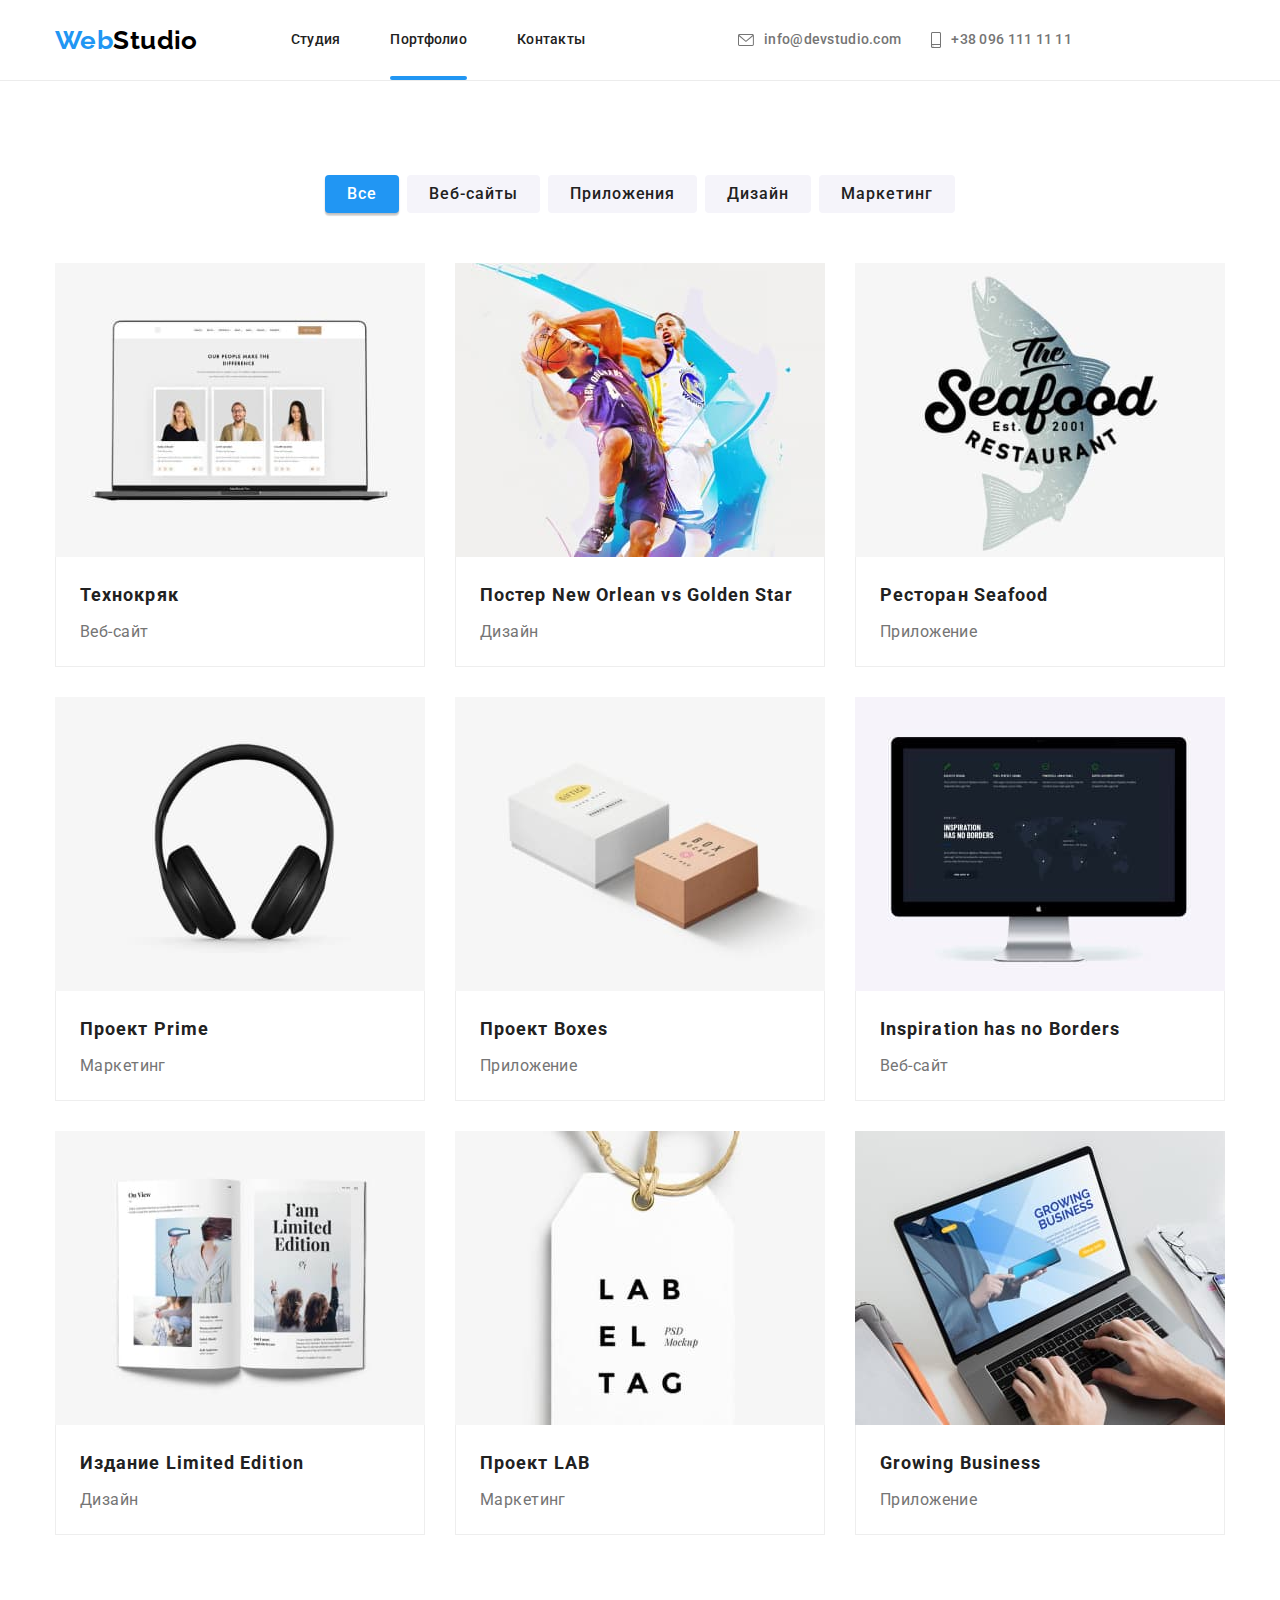
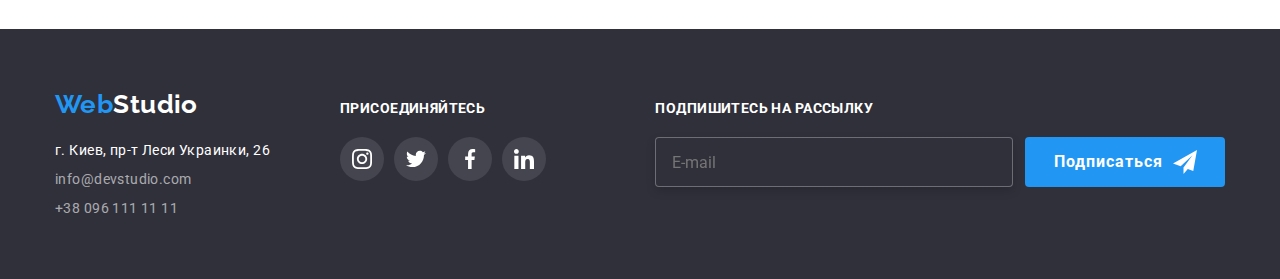
==== commit e62110b6: "after verification" ====
--- a/portfolio.html
+++ b/portfolio.html
@@ -28,11 +28,11 @@
 
           <ul class="header__nav-list">
             <li class="header__nav-item">
-              <a class="header__nav-link header__nav-link--current" href="./index.html">Студия</a>
+              <a class="header__nav-link" href="./index.html">Студия</a>
             </li>
 
             <li class="header__nav-item">
-              <a class="header__nav-link" href="./portfolio.html">Портфолио</a>
+              <a class="header__nav-link header__nav-link--current" href="./portfolio.html">Портфолио</a>
             </li>
 
             <li class="header__nav-item">
@@ -42,7 +42,7 @@
         </nav>
 
         <ul class="header__contacts-list">
-          <li class="heasder__contacts-item">
+          <li class="header__contacts-item">
             <a class="contacts-link" href="mailto:info@devstudio.com">
               <svg class="header__contacts-icon contacts-link__icon-mail">
                 <use href="./images/icons.svg#mail"></use>
@@ -71,10 +71,9 @@
             
           >
 
-            <svg width="40" height="40" aria-label="переключатель мобильного меню" >
+            <svg width="40" height="40" aria-label="переключатель мобильного меню">
               <use class="menu__btn-open-icon" href="./images/icons.svg#phone-menu-open"></use>
             </svg>
-
           </button>
 
           <div class="menu__container js-menu-container" id="menu-container" >
@@ -136,11 +135,10 @@
           </div>
         </div>
       </div>
-
-       
-
     </header>
+
     <main>
+
       <section class="works section">
         
         <!-- filter button -->
@@ -530,5 +528,6 @@
         </form>
       </div>
     </footer>
+    <script src="./js/mobile-menu.js"></script>
   </body>
 </html>
--- a/css/main.min.css
+++ b/css/main.min.css
@@ -1 +1 @@
-:root{--dominant-color: #2196f3;--title-color: #212121;--text-color: #757575;--icon-color: #afb1b8;--footer-translucent-text: rgba(255, 255, 255, 0.6);--white-dominant-color: #ffffff;--black-dominant-theme: #000000;--portfolio-background: #e5e5e5;--hero-background: #c4c4c4;--gradient-color: rgba(47, 48, 58, 0.4);--team-section-background: #F5F4FA;--footer-backgraund: #2f303a;--footer-socials-backgraund: rgba(255, 255, 255, 0.1);--subscription-field-border: rgba(255, 255, 255, 0.3);--subscription-box-shadow: rgba(0, 0, 0, 0.15);--activities-cover-color: rgba(47, 48, 58, 0.8);--overlay-backgraund-color: rgba(33, 150, 243, 0.9);--card-set-box-shadow-first-layer: rgba(0, 0, 0, 0.12);--card-set-box-shadow-second-layer: rgba(0, 0, 0, 0.06);--card-set-box-shadow-third-layer: rgba(0, 0, 0, 0.16);--card-set-border-color: #eeeeee;--backdrop-overlay-color: rgba(0, 0, 0, 0.2);--modal-border-color: rgba(33, 33, 33, 0.2);--modal-close-btn-border-color: rgba(0, 0, 0, 0.1);--modal-btn-box-shadow-color:rgba(0, 0, 0, 0.15)}body{font-family:"Roboto","Verdana","Tahoma",sans-serif;font-size:14px;background-color:var(--white-dominant-color);letter-spacing:.03em;color:var(--title-color)}.container{max-width:480px;padding:0 15px;margin-left:auto;margin-right:auto}@media screen and (min-width: 768px){.container{max-width:768px}}@media screen and (min-width: 1200px){.container{max-width:1200px}}html{-webkit-box-sizing:border-box;box-sizing:border-box}*,*::after,*::before{-webkit-box-sizing:inherit;box-sizing:inherit}p,h1,h2,h3,h4,h5,h6{margin-top:0px;margin-bottom:0px}ul{list-style:none;padding:0;margin:0}img{display:block;max-width:100%;height:auto}a{text-decoration:none;display:block}.visually-hidden{position:absolute;width:1px;height:1px;margin:-1px;border:0;padding:0;white-space:nowrap;-webkit-clip-path:inset(100%);clip-path:inset(100%);clip:rect(0 0 0 0);overflow:hidden}.nav-link,.header__nav-link{font-weight:500;line-height:1.14;letter-spacing:.02em;color:var(--title-color)}.activities__sub-title,.benefits__decoration,.modal__checkbox-label,.modal__btn-close,.clients-card__link,.socials-network__link{display:-webkit-box;display:-ms-flexbox;display:flex;-webkit-box-align:center;-ms-flex-align:center;align-items:center;-webkit-box-pack:center;-ms-flex-pack:center;justify-content:center}.logo,.footer__logo,.header__logo{font-family:"Raleway";font-weight:700;font-size:24px;line-height:1.16}@media(min-width: 1200px){.logo,.footer__logo,.header__logo{font-size:26px;line-height:1.19}}.logo--accent{color:var(--dominant-color)}.contacts-link{display:-webkit-box;display:-ms-flexbox;display:flex;-webkit-box-align:center;-ms-flex-align:center;align-items:center;font-size:12px;font-weight:500;line-height:1.14;letter-spacing:.02em;color:var(--text-color);-webkit-transition:color 250ms cubic-bezier(0.4, 0, 0.2, 1);transition:color 250ms cubic-bezier(0.4, 0, 0.2, 1)}@media screen and (min-width: 1200px){.contacts-link{font-size:14px;line-height:1.14}}.contacts-link__icon-mail{width:14px;height:10px}@media screen and (min-width: 768px){.contacts-link__icon-mail{width:16px;height:12px}}.contacts-link__icon-tel{width:10px;height:14px}@media screen and (min-width: 768px){.contacts-link__icon-tel{width:10px;height:16px}}.contacts-link:hover,.contacts-link:focus{color:var(--dominant-color)}.contacts-link:hover .contacts-link__icon-mail,.contacts-link:hover .contacts-link__icon-tel,.contacts-link:focus .contacts-link__icon-mail,.contacts-link:focus .contacts-link__icon-tel{fill:var(--dominant-color)}.main-title,.hero__title{display:block;font-weight:900;letter-spacing:.06em;text-transform:uppercase}.section-title,.clients__title,.team__title{font-weight:700;font-size:28px;line-height:1.17;color:var(--title-color)}@media(min-width: 1200px){.section-title,.clients__title,.team__title{font-size:36px;line-height:1.16}}.section-title-desktop,.activities__title{font-weight:700;font-size:36px;line-height:1.16}.sub-title,.footer__socials-title,.activities__sub-title,.benefits__sub-title,.subscription__label{font-weight:700;line-height:1.14;text-transform:uppercase;font-size:14px}.subscription__btn,.works__filter-btn,.hero__btn{border:none;border-radius:4px;font-family:inherit;font-weight:700;font-size:16px;letter-spacing:.06em;cursor:pointer}.hero__btn{padding:10px 32px;line-height:1.88;color:var(--white-dominant-color);-webkit-box-shadow:0px 4px 4px var(--subscription-box-shadow);box-shadow:0px 4px 4px var(--subscription-box-shadow);background:var(--dominant-color)}.works__filter-btn{padding:6px 22px;font-weight:500;line-height:1.62;color:var(--title-color);background-color:var(--team-section-background);-webkit-transition:color 250ms cubic-bezier(0.4, 0, 0.2, 1),background-color 250ms cubic-bezier(0.4, 0, 0.2, 1),-webkit-box-shadow 250ms cubic-bezier(0.4, 0, 0.2, 1);transition:color 250ms cubic-bezier(0.4, 0, 0.2, 1),background-color 250ms cubic-bezier(0.4, 0, 0.2, 1),-webkit-box-shadow 250ms cubic-bezier(0.4, 0, 0.2, 1);transition:color 250ms cubic-bezier(0.4, 0, 0.2, 1),box-shadow 250ms cubic-bezier(0.4, 0, 0.2, 1),background-color 250ms cubic-bezier(0.4, 0, 0.2, 1);transition:color 250ms cubic-bezier(0.4, 0, 0.2, 1),box-shadow 250ms cubic-bezier(0.4, 0, 0.2, 1),background-color 250ms cubic-bezier(0.4, 0, 0.2, 1),-webkit-box-shadow 250ms cubic-bezier(0.4, 0, 0.2, 1)}.works__filter-btn:hover,.works__filter-btn:focus{color:var(--white-dominant-color);background:var(--dominant-color);-webkit-box-shadow:0px 3px 1px rgba(0,0,0,.1),0px 1px 2px rgba(0,0,0,.08),0px 2px 2px rgba(0,0,0,.12);box-shadow:0px 3px 1px rgba(0,0,0,.1),0px 1px 2px rgba(0,0,0,.08),0px 2px 2px rgba(0,0,0,.12)}.works__filter-btn--active{color:var(--white-dominant-color);background:var(--dominant-color);-webkit-box-shadow:0px 3px 1px rgba(0,0,0,.1),0px 1px 2px rgba(0,0,0,.08),0px 2px 2px rgba(0,0,0,.12);box-shadow:0px 3px 1px rgba(0,0,0,.1),0px 1px 2px rgba(0,0,0,.08),0px 2px 2px rgba(0,0,0,.12)}.subscription__btn{display:-webkit-box;display:-ms-flexbox;display:flex;-webkit-box-align:center;-ms-flex-align:center;align-items:center;background:var(--dominant-color);padding:10px 28px 10px 29px;color:var(--white-dominant-color)}@media(max-width: 1199px){.subscription__btn{margin:0 auto}}.subscription__btn .subscription__btn-icon{margin-left:10px;fill:var(--white-dominant-color)}.team__card{border-radius:0px 0px 4px 4px;background:var(--white-dominant-color);-webkit-box-shadow:0px 1px 3px rgba(0,0,0,.12),0px 1px 1px rgba(0,0,0,.14),0px 2px 1px rgba(0,0,0,.2);box-shadow:0px 1px 3px rgba(0,0,0,.12),0px 1px 1px rgba(0,0,0,.14),0px 2px 1px rgba(0,0,0,.2)}@media(max-width: 767px){.team__card:not(:last-child){margin-bottom:30px}}.team__photo{width:100%}.team__thumb{padding-top:30px;padding-bottom:24px}.team__name{margin-bottom:10px;text-align:center;font-weight:500;font-size:16px;line-height:1.18}.team__position{margin-bottom:16px;text-align:center;font-size:16px;line-height:1.18;color:var(--text-color)}.socials-network{display:-webkit-box;display:-ms-flexbox;display:flex;-webkit-box-pack:center;-ms-flex-pack:center;justify-content:center}.socials-network__item:not(:last-child){margin-right:10px}.socials-network__link{width:44px;height:44px;border-radius:50%;fill:var(--icon-color);-webkit-transition:fill 250ms cubic-bezier(0.4, 0, 0.2, 1),background-color 250ms cubic-bezier(0.4, 0, 0.2, 1);transition:fill 250ms cubic-bezier(0.4, 0, 0.2, 1),background-color 250ms cubic-bezier(0.4, 0, 0.2, 1)}.socials-network__link--white{background-color:var(--footer-socials-backgraund);fill:var(--white-dominant-color)}.socials-network__link:hover,.socials-network__link:focus{background-color:var(--dominant-color);border-radius:50%;fill:var(--white-dominant-color)}.clients-card__link{height:92px;border:1px solid var(--icon-color);border-radius:4px;-webkit-transition:border 250ms cubic-bezier(0.4, 0, 0.2, 1);transition:border 250ms cubic-bezier(0.4, 0, 0.2, 1)}.clients-card__icon{fill:var(--icon-color);-webkit-transition:fill 250ms cubic-bezier(0.4, 0, 0.2, 1);transition:fill 250ms cubic-bezier(0.4, 0, 0.2, 1)}.clients-card__link:hover,.clients-card__link:focus{border:1px solid var(--dominant-color)}.clients-card__link:hover .clients-card__icon,.clients-card__link:focus .clients-card__icon{fill:var(--dominant-color)}.address{font-style:normal;line-height:1.5}@media(max-width: 1199px){.address__list{text-align:center}}@media(max-width: 767px){.address__list{margin-bottom:60px}}.address__list :not(:last-child){margin-bottom:8px}.address__link{color:var(--footer-translucent-text);-webkit-transition:color 250ms cubic-bezier(0.4, 0, 0.2, 1);transition:color 250ms cubic-bezier(0.4, 0, 0.2, 1)}.address__link:hover,.address__link:focus{color:var(--dominant-color)}.address__link--white{color:var(--white-dominant-color)}.subscription{display:block}.subscription__label{color:var(--white-dominant-color);display:block;margin-bottom:20px}@media(max-width: 1199px){.subscription__label{text-align:center}}.subscription__input{width:358px;height:50px;padding:15px 16px;border:1px solid var(--subscription-field-border);border-radius:4px;-webkit-filter:drop-shadow(0px 4px 4px var(--subscription-box-shadow));filter:drop-shadow(0px 4px 4px var(--subscription-box-shadow));background-color:var(--footer-backgraund);outline:none;font-size:16px;line-height:1.25;color:var(--white-dominant-color)}@media(min-width: 1200px){.subscription__input{margin-right:12px}}@media(max-width: 1199px){.subscription__input{margin-bottom:20px}}@media(max-width: 767px){.subscription__input{width:100%}}@media(min-width: 767px)and (max-width: 1199px){.subscription__input{width:450px;display:-webkit-box;display:-ms-flexbox;display:flex;margin-right:auto;margin-left:auto}}@media(min-width: 1199px){.subscription__container{display:-webkit-box;display:-ms-flexbox;display:flex}}.works__cards-link{-webkit-box-shadow:none;box-shadow:none;-webkit-transition:-webkit-box-shadow 250ms cubic-bezier(0.4, 0, 0.2, 1);transition:-webkit-box-shadow 250ms cubic-bezier(0.4, 0, 0.2, 1);transition:box-shadow 250ms cubic-bezier(0.4, 0, 0.2, 1);transition:box-shadow 250ms cubic-bezier(0.4, 0, 0.2, 1), -webkit-box-shadow 250ms cubic-bezier(0.4, 0, 0.2, 1)}.works__cards-img-case{overflow:hidden;position:relative}.works__overlay{position:absolute;top:0;left:0;padding:63px 24px;width:100%;height:100%;background-color:var(--overlay-backgraund-color);-webkit-transform:translateY(101%);transform:translateY(101%);-webkit-transition:-webkit-transform 250ms cubic-bezier(0.4, 0, 0.2, 1);transition:-webkit-transform 250ms cubic-bezier(0.4, 0, 0.2, 1);transition:transform 250ms cubic-bezier(0.4, 0, 0.2, 1);transition:transform 250ms cubic-bezier(0.4, 0, 0.2, 1), -webkit-transform 250ms cubic-bezier(0.4, 0, 0.2, 1)}.works__overlay-text{font-size:18px;line-height:1.56;color:var(--white-dominant-color)}.works__cards-link:hover,.works__cards-linkk:focus{-webkit-box-shadow:0px 1px 1px var(--card-set-box-shadow-first-layer),0px 4px 4px var(--card-set-box-shadow-second-layer),1px 4px 6px var(--card-set-box-shadow-third-layer);box-shadow:0px 1px 1px var(--card-set-box-shadow-first-layer),0px 4px 4px var(--card-set-box-shadow-second-layer),1px 4px 6px var(--card-set-box-shadow-third-layer)}.works__cards-link:hover .works__overlay,.works__cards-linkk:focus .works__overlay{-webkit-transform:translateY(0%);transform:translateY(0%)}.works__cards-thumb{padding-top:20px;padding-bottom:19px;padding-left:24px;border-right:1px solid var(--card-set-border-color);border-bottom:1px solid var(--card-set-border-color);border-left:1px solid var(--card-set-border-color)}.works__cards-title{margin-bottom:4px;font-weight:700;font-size:18px;line-height:2;letter-spacing:.06em;color:var(--title-color)}.works__cards-text{font-size:16px;line-height:1.88;color:var(--text-color)}.backdrop.is-hidden .modal{-webkit-transform:translate(-50%, -50%) scale(0.75);transform:translate(-50%, -50%) scale(0.75)}.modal{position:absolute;top:50%;left:50%;width:528px;height:581px;padding:40px;background-color:var(--white-dominant-color);-webkit-box-shadow:0px 1px 3px var(--card-set-box-shadow-first-layer),0px 1px 1px rgba(0,0,0,.14),0px 2px 1px var(--backdrop-overlay-color);box-shadow:0px 1px 3px var(--card-set-box-shadow-first-layer),0px 1px 1px rgba(0,0,0,.14),0px 2px 1px var(--backdrop-overlay-color);border-radius:4px;-webkit-transform:translate(-50%, -50%) scale(1);transform:translate(-50%, -50%) scale(1);-webkit-transition:-webkit-transform 250ms cubic-bezier(0.4, 0, 0.2, 1);transition:-webkit-transform 250ms cubic-bezier(0.4, 0, 0.2, 1);transition:transform 250ms cubic-bezier(0.4, 0, 0.2, 1);transition:transform 250ms cubic-bezier(0.4, 0, 0.2, 1), -webkit-transform 250ms cubic-bezier(0.4, 0, 0.2, 1)}.modal__btn-close{position:absolute;top:7px;right:8px;height:30px;width:30px;border:1px solid var(--modal-close-btn-border-color);background-color:var(--white-dominant-color);border-radius:50%;fill:var(--black-dominant-theme);-webkit-transition:fill 250ms cubic-bezier(0.4, 0, 0.2, 1);transition:fill 250ms cubic-bezier(0.4, 0, 0.2, 1)}.modal__btn-close:hover,.modal__btn-close:focus{fill:var(--dominant-color)}.modal__title{margin-bottom:12px;font-weight:700;font-size:20px;line-height:1.15;text-align:center}.modal__comment-field-label,.modal__input-name-label,.modal__input-phone-label,.modal__input-mail-label{display:block;margin-bottom:4px;font-size:12px;line-height:1.16;letter-spacing:.01em;color:var(--text-color)}.modal__input-mail-container,.modal__input-phone-container,.modal__input-name-container{position:relative;margin-bottom:10px}.modal__input-phone-field,.modal__input-mail-field,.modal__input-name-field{width:100%;height:40px;padding:12px 42px 12px 42px;border:1px solid var(--modal-border-color);border-radius:4px;outline:none;-webkit-transition:border-color 250ms cubic-bezier(0.4, 0, 0.2, 1);transition:border-color 250ms cubic-bezier(0.4, 0, 0.2, 1)}.modal__comment-field-input{display:block;width:100%;height:120px;padding:12px 16px;margin-bottom:20px;resize:none;border:1px solid var(--modal-border-color);border-radius:4px;outline:none;-webkit-transition:border-color 250ms cubic-bezier(0.4, 0, 0.2, 1);transition:border-color 250ms cubic-bezier(0.4, 0, 0.2, 1)}.modal__comment-field-input:focus,.modal__input-phone-field:focus,.modal__input-mail-field:focus,.modal__input-name-field:focus{border-color:var(--dominant-color)}.modal__input-phone-field:focus+.modal-icon,.modal__input-mail-field:focus+.modal-icon,.modal__input-name-field:focus+.modal-icon{fill:var(--dominant-color)}.modal__checkbox-label{width:100%;margin-bottom:30px;line-height:1.71}.modal__checkbox-custom{display:block;width:16px;height:15px;border:2px solid var(--title-color);border-radius:3px;margin-right:7px}.modal__checkbox-default:checked+.modal__checkbox-custom{background-color:var(--dominant-color);border:none;background-image:url(../images/check-on.svg)}.modal__agreement-link{display:inline-block;text-decoration:underline;color:var(--dominant-color)}.modal__btn-submit{display:-webkit-box;display:-ms-flexbox;display:flex;margin-left:auto;margin-right:auto;padding:10px 55px}.modal-icon{position:absolute;top:11px;left:12px;-webkit-transition:fill 250ms cubic-bezier(0.4, 0, 0.2, 1);transition:fill 250ms cubic-bezier(0.4, 0, 0.2, 1)}.menu__container{position:fixed;top:0;left:0;width:100vw;height:100vh;background-color:var(--white-dominant-color);-webkit-transform:translateX(100%);transform:translateX(100%);-webkit-transition:-webkit-transform 250ms cubic-bezier(0.4, 0, 0.2, 1);transition:-webkit-transform 250ms cubic-bezier(0.4, 0, 0.2, 1);transition:transform 250ms cubic-bezier(0.4, 0, 0.2, 1);transition:transform 250ms cubic-bezier(0.4, 0, 0.2, 1), -webkit-transform 250ms cubic-bezier(0.4, 0, 0.2, 1)}.menu__container.is-open{-webkit-transform:translateX(0);transform:translateX(0)}.menu__inner{position:relative;padding:48px 40px;margin-left:auto;margin-right:auto;max-width:480px;height:100vh}.menu__btn-open{position:absolute;top:10px;right:15px}@media(min-width: 768px){.menu__btn-open{display:none}}.menu__btn-close{position:absolute;top:10px;right:15px}.menu__btn-open,.menu__btn-close{padding:0;border:none;background-color:rgba(0,0,0,0);fill:var(--black-dominant-theme);-webkit-transition:fill 250ms cubic-bezier(0.4, 0, 0.2, 1);transition:fill 250ms cubic-bezier(0.4, 0, 0.2, 1)}.menu__btn-open:hover,.menu__btn-close:hover{fill:var(--dominant-color)}.menu__nav-list{margin-bottom:302px}.menu__nav-item:not(:last-child){margin-bottom:32px}.menu__nav-link{font-weight:500;font-size:40px;line-height:1.17;letter-spacing:.02em;color:var(--title-color)}.menu__nav-link--current{color:var(--dominant-color)}.menu__contacts-list{margin-bottom:64px}.menu__contacts-item:not(:last-child){margin-bottom:32px}.menu__contacts-link{font-weight:500;font-size:24px;line-height:1.16;letter-spacing:.02em;color:var(--text-color)}.menu__contacts-link--large{font-weight:500;font-size:34px;line-height:1.17;letter-spacing:.02em;color:var(--dominant-color)}.menu__socials-list{display:-webkit-box;display:-ms-flexbox;display:flex;-ms-flex-wrap:wrap;flex-wrap:wrap}.menu__socials-link{font-weight:500;font-size:18px;line-height:1.22;letter-spacing:.02em;color:var(--dominant-color)}.menu__socials-item:not(:last-child){padding-right:10px;border-right:1px solid var(--modal-border-color)}.menu__socials-item:not(:first-child){padding-left:10px}.section{padding-top:60px;padding-bottom:60px}@media(min-width: 1200px){.section{padding-top:94px;padding-bottom:94px}}.header{border-bottom:1px solid #ececec}.header__container{position:relative}@media screen and (min-width: 768px){.header__container{display:-webkit-box;display:-ms-flexbox;display:flex;-webkit-box-pack:justify;-ms-flex-pack:justify;justify-content:space-between}}@media(min-width: 768px){.header__nav-inner{display:-webkit-box;display:-ms-flexbox;display:flex;-webkit-box-pack:justify;-ms-flex-pack:justify;justify-content:space-between;-webkit-box-align:center;-ms-flex-align:center;align-items:center}}.header__logo{padding-top:16px;padding-bottom:16px;color:var(--black-dominant-theme)}@media(min-width: 768px){.header__logo{margin-right:88px}}@media(min-width: 1200px){.header__logo{margin-right:93px;font-size:26px;line-height:1.19}}.header__nav-list{display:none}@media screen and (min-width: 768px){.header__nav-list{display:-webkit-box;display:-ms-flexbox;display:flex;gap:50px;-webkit-box-pack:justify;-ms-flex-pack:justify;justify-content:space-between;-webkit-box-align:center;-ms-flex-align:center;align-items:center}}.header__nav-link{position:relative;padding:32px 0;-webkit-transition:color 250ms cubic-bezier(0.4, 0, 0.2, 1);transition:color 250ms cubic-bezier(0.4, 0, 0.2, 1)}.header__nav-link:hover{color:var(--dominant-color)}.header__nav-link--current::after{content:"";position:absolute;left:0;bottom:0;width:100%;height:4px;background-color:var(--dominant-color);border-radius:2px}.header__contacts-list{display:none}@media screen and (min-width: 768px)and (max-width: 1199px){.header__contacts-list{display:-webkit-box;display:-ms-flexbox;display:flex;-webkit-box-orient:vertical;-webkit-box-direction:normal;-ms-flex-direction:column;flex-direction:column;-webkit-box-pack:center;-ms-flex-pack:center;justify-content:center;gap:10px}}@media screen and (min-width: 1200px){.header__contacts-list{display:-webkit-box;display:-ms-flexbox;display:flex;-webkit-box-align:center;-ms-flex-align:center;align-items:center;gap:30px}}.header__contacts-icon{margin-right:8px;fill:var(--text-color);-webkit-transition:fill 250ms cubic-bezier(0.4, 0, 0.2, 1);transition:fill 250ms cubic-bezier(0.4, 0, 0.2, 1)}@media screen and (min-width: 768px){.header__contacts-icon{margin-right:10px}}.hero{text-align:center;margin-right:auto;margin-left:auto;padding-top:118px;padding-bottom:118px;background-position:center;background-color:var(--background-hero-color);background-image:-webkit-gradient(linear, left top, right top, from(var(--gradient-color)), to(var(--gradient-color))),url("../images/hero-img/mobile-hero-@1x.jpg");background-image:linear-gradient(to right, var(--gradient-color), var(--gradient-color)),url("../images/hero-img/mobile-hero-@1x.jpg");background-repeat:no-repeat;background-size:cover}@media(min-device-pixel-ratio: 2),(-webkit-min-device-pixel-ratio: 2),(min-resolution: 192dpi),(min-resolution: 2dppx){.hero{background-image:-webkit-gradient(linear, left top, right top, from(var(--gradient-color)), to(var(--gradient-color))),url("../images/hero-img/mobile-hero-@2x.jpg");background-image:linear-gradient(to right, var(--gradient-color), var(--gradient-color)),url("../images/hero-img/mobile-hero-@2x.jpg")}}@media(min-width: 768px){.hero{background-image:-webkit-gradient(linear, left top, right top, from(var(--gradient-color)), to(var(--gradient-color))),url("../images/hero-img/tablet-hero-@1x.jpg");background-image:linear-gradient(to right, var(--gradient-color), var(--gradient-color)),url("../images/hero-img/tablet-hero-@1x.jpg")}}@media(min-width: 768px)and (min-device-pixel-ratio: 2),(min-width: 768px)and (-webkit-min-device-pixel-ratio: 2),(min-width: 768px)and (min-resolution: 192dpi),(min-width: 768px)and (min-resolution: 2dppx){.hero{background-image:-webkit-gradient(linear, left top, right top, from(var(--gradient-color)), to(var(--gradient-color))),url("../images/hero-img/tablet-hero-@2x.jpg");background-image:linear-gradient(to right, var(--gradient-color), var(--gradient-color)),url("../images/hero-img/tablet-hero-@2x.jpg")}}@media(min-width: 1200px){.hero{background-image:-webkit-gradient(linear, left top, right top, from(var(--gradient-color)), to(var(--gradient-color))),url("../images/hero-img/desktop-hero-@1x.jpg");background-image:linear-gradient(to right, var(--gradient-color), var(--gradient-color)),url("../images/hero-img/desktop-hero-@1x.jpg");padding:200px}}@media(min-width: 1200px)and (min-device-pixel-ratio: 2),(min-width: 1200px)and (-webkit-min-device-pixel-ratio: 2),(min-width: 1200px)and (min-resolution: 192dpi),(min-width: 1200px)and (min-resolution: 2dppx){.hero{background-image:-webkit-gradient(linear, left top, right top, from(var(--gradient-color)), to(var(--gradient-color))),url("../images/hero-img/desktop-hero-@2x.jpg");background-image:linear-gradient(to right, var(--gradient-color), var(--gradient-color)),url("../images/hero-img/desktop-hero-@2x.jpg")}}.hero__title{margin-bottom:30px;margin-left:auto;margin-right:auto;color:var(--white-dominant-color);font-size:26px;line-height:1.61}@media(min-width: 768px)and (max-width: 1199px){.hero__title{max-width:360px}}@media(min-width: 1200px){.hero__title{max-width:696px;font-size:44px;line-height:1.36}}@media(min-width: 768px){.benefits__list{display:-webkit-box;display:-ms-flexbox;display:flex;-ms-flex-wrap:wrap;flex-wrap:wrap;gap:30px}}@media(max-width: 767px){.benefits__item{width:100%;margin-bottom:30px}}@media(min-width: 768px){.benefits__item{width:354px}}@media(min-width: 1200px){.benefits__item{width:270px}}.benefits__decoration{margin-bottom:30px;background-color:var(--team-section-background);border-radius:4px;height:120px}.benefits__sub-title{margin-bottom:10px;text-align:center}.benefits__text{line-height:1.71;letter-spacing:.04;color:var(--text-color)}.activities{display:none;padding-top:0px}@media(min-width: 1200px){.activities{display:block}}.activities__title{margin-bottom:50px;text-align:center}.activities__list{display:-webkit-box;display:-ms-flexbox;display:flex;-webkit-box-pack:justify;-ms-flex-pack:justify;justify-content:space-between}.activities__cover{position:relative}.activities__sub-title{position:absolute;bottom:0;width:100%;height:70px;color:var(--white-dominant-color);background-color:var(--activities-cover-color)}.team{background-color:var(--team-section-background)}.team__title{margin-bottom:30px;text-align:center}@media(min-width: 768px){.team__list{display:-webkit-box;display:-ms-flexbox;display:flex;-ms-flex-wrap:wrap;flex-wrap:wrap;gap:30px}}.clients__title{text-align:center;margin-bottom:30px}.clients__list{display:-webkit-box;display:-ms-flexbox;display:flex;-ms-flex-wrap:wrap;flex-wrap:wrap;gap:30px}.clients__item{-ms-flex-preferred-size:calc((100% - 30px)/2);flex-basis:calc((100% - 30px)/2)}@media(min-width: 768px){.clients__item{-ms-flex-preferred-size:calc((100% - 60px)/3);flex-basis:calc((100% - 60px)/3)}}@media(min-width: 1200px){.clients__item{-ms-flex-preferred-size:calc((100% - 150px)/6);flex-basis:calc((100% - 150px)/6)}}.footer{background-color:var(--footer-backgraund)}@media(min-width: 1200px){.footer__inner{display:-webkit-box;display:-ms-flexbox;display:flex;-webkit-box-align:baseline;-ms-flex-align:baseline;align-items:baseline;-webkit-box-pack:justify;-ms-flex-pack:justify;justify-content:space-between}}@media(min-width: 768px)and (max-width: 1199px){.footer__contacts-socials-inner{margin-right:89px;margin-bottom:60px;margin-left:76px;-webkit-box-pack:justify;-ms-flex-pack:justify;justify-content:space-between}}@media(min-width: 768px){.footer__contacts-socials-inner{display:-webkit-box;display:-ms-flexbox;display:flex;-webkit-box-align:baseline;-ms-flex-align:baseline;align-items:baseline}}@media(max-width: 767px){.footer__socials-inner,.footer__contacts-inner{margin-bottom:60px}}@media(min-width: 1200px){.footer__contacts-inner{margin-right:70px}}.footer__logo{margin-bottom:20px;color:var(--white-dominant-color)}@media(max-width: 1199px){.footer__logo{text-align:center}}.footer__socials-title{margin-bottom:20px;color:var(--white-dominant-color)}@media(max-width: 1199px){.footer__socials-title{text-align:center}}.works__filter-list{display:-webkit-box;display:-ms-flexbox;display:flex;margin-bottom:50px;-ms-flex-wrap:wrap;flex-wrap:wrap;gap:8px;-webkit-box-pack:center;-ms-flex-pack:center;justify-content:center}@media(max-width: 767px){.works__filter-list{-webkit-box-pack:start;-ms-flex-pack:start;justify-content:start}}.works__cards-list{display:-webkit-box;display:-ms-flexbox;display:flex;-ms-flex-wrap:wrap;flex-wrap:wrap;gap:30px}.backdrop{position:fixed;top:0;left:0;width:100%;height:100%;background-color:var(--backdrop-overlay-color);visibility:visible;opacity:1;-webkit-transition-property:opacity,visibility;transition-property:opacity,visibility;-webkit-transition-duration:250ms;transition-duration:250ms;-webkit-transition-timing-function:cubic-bezier(0.4, 0, 0.2, 1);transition-timing-function:cubic-bezier(0.4, 0, 0.2, 1)}.backdrop.is-hidden{opacity:0;visibility:hidden}/*# sourceMappingURL=main.min.css.map */+:root{--dominant-color: #2196f3;--title-color: #212121;--text-color: #757575;--icon-color: #afb1b8;--footer-translucent-text: rgba(255, 255, 255, 0.6);--white-dominant-color: #ffffff;--black-dominant-theme: #000000;--portfolio-background: #e5e5e5;--hero-background: #c4c4c4;--gradient-color: rgba(47, 48, 58, 0.4);--team-section-background: #F5F4FA;--footer-backgraund: #2f303a;--footer-socials-backgraund: rgba(255, 255, 255, 0.1);--subscription-field-border: rgba(255, 255, 255, 0.3);--subscription-box-shadow: rgba(0, 0, 0, 0.15);--activities-cover-color: rgba(47, 48, 58, 0.8);--overlay-backgraund-color: rgba(33, 150, 243, 0.9);--card-set-box-shadow-first-layer: rgba(0, 0, 0, 0.12);--card-set-box-shadow-second-layer: rgba(0, 0, 0, 0.06);--card-set-box-shadow-third-layer: rgba(0, 0, 0, 0.16);--card-set-border-color: #eeeeee;--backdrop-overlay-color: rgba(0, 0, 0, 0.2);--modal-border-color: rgba(33, 33, 33, 0.2);--modal-close-btn-border-color: rgba(0, 0, 0, 0.1);--modal-btn-box-shadow-color:rgba(0, 0, 0, 0.15)}body{font-family:"Roboto","Verdana","Tahoma",sans-serif;font-size:14px;background-color:var(--white-dominant-color);letter-spacing:.03em;color:var(--title-color)}.container{max-width:480px;padding:0 15px;margin-left:auto;margin-right:auto}@media screen and (min-width: 768px){.container{max-width:768px}}@media screen and (min-width: 1200px){.container{max-width:1200px}}html{-webkit-box-sizing:border-box;box-sizing:border-box}*,*::after,*::before{-webkit-box-sizing:inherit;box-sizing:inherit}p,h1,h2,h3,h4,h5,h6{margin-top:0px;margin-bottom:0px}ul{list-style:none;padding:0;margin:0}img{display:block;max-width:100%;height:auto}a{text-decoration:none;display:block}.visually-hidden{position:absolute;width:1px;height:1px;margin:-1px;border:0;padding:0;white-space:nowrap;-webkit-clip-path:inset(100%);clip-path:inset(100%);clip:rect(0 0 0 0);overflow:hidden}.nav-link,.header__nav-link{font-weight:500;line-height:1.14;letter-spacing:.02em;color:var(--title-color)}.activities__sub-title,.benefits__decoration,.modal__checkbox-label,.modal__btn-close,.clients-card__link,.socials-network__link{display:-webkit-box;display:-ms-flexbox;display:flex;-webkit-box-align:center;-ms-flex-align:center;align-items:center;-webkit-box-pack:center;-ms-flex-pack:center;justify-content:center}.logo,.footer__logo,.header__logo{font-family:"Raleway";font-weight:700;font-size:24px;line-height:1.16}@media(min-width: 1200px){.logo,.footer__logo,.header__logo{font-size:26px;line-height:1.19}}.logo--accent{color:var(--dominant-color)}.contacts-link{display:-webkit-box;display:-ms-flexbox;display:flex;-webkit-box-align:center;-ms-flex-align:center;align-items:center;font-size:12px;font-weight:500;line-height:1.14;letter-spacing:.02em;color:var(--text-color);-webkit-transition:color 250ms cubic-bezier(0.4, 0, 0.2, 1);transition:color 250ms cubic-bezier(0.4, 0, 0.2, 1)}@media screen and (min-width: 1200px){.contacts-link{font-size:14px;line-height:1.14}}.contacts-link__icon-mail{width:14px;height:10px}@media screen and (min-width: 768px){.contacts-link__icon-mail{width:16px;height:12px}}.contacts-link__icon-tel{width:10px;height:14px}@media screen and (min-width: 768px){.contacts-link__icon-tel{width:10px;height:16px}}.contacts-link:hover,.contacts-link:focus{color:var(--dominant-color)}.contacts-link:hover .contacts-link__icon-mail,.contacts-link:hover .contacts-link__icon-tel,.contacts-link:focus .contacts-link__icon-mail,.contacts-link:focus .contacts-link__icon-tel{fill:var(--dominant-color)}.main-title,.hero__title{display:block;font-weight:900;letter-spacing:.06em;text-transform:uppercase}.section-title,.clients__title,.team__title{font-weight:700;font-size:28px;line-height:1.17;color:var(--title-color)}@media(min-width: 1200px){.section-title,.clients__title,.team__title{font-size:36px;line-height:1.16}}.section-title-desktop,.activities__title{font-weight:700;font-size:36px;line-height:1.16}.sub-title,.footer__socials-title,.activities__sub-title,.benefits__sub-title,.subscription__label{font-weight:700;line-height:1.14;text-transform:uppercase;font-size:14px}.modal__btn-submit,.subscription__btn,.works__filter-btn,.hero__btn{border:none;border-radius:4px;font-family:inherit;font-weight:700;font-size:16px;letter-spacing:.06em;cursor:pointer}.hero__btn{padding:10px 32px;line-height:1.88;color:var(--white-dominant-color);-webkit-box-shadow:0px 4px 4px var(--subscription-box-shadow);box-shadow:0px 4px 4px var(--subscription-box-shadow);background:var(--dominant-color)}.works__filter-btn{padding:6px 22px;font-weight:500;line-height:1.62;color:var(--title-color);background-color:var(--team-section-background);-webkit-transition:color 250ms cubic-bezier(0.4, 0, 0.2, 1),background-color 250ms cubic-bezier(0.4, 0, 0.2, 1),-webkit-box-shadow 250ms cubic-bezier(0.4, 0, 0.2, 1);transition:color 250ms cubic-bezier(0.4, 0, 0.2, 1),background-color 250ms cubic-bezier(0.4, 0, 0.2, 1),-webkit-box-shadow 250ms cubic-bezier(0.4, 0, 0.2, 1);transition:color 250ms cubic-bezier(0.4, 0, 0.2, 1),box-shadow 250ms cubic-bezier(0.4, 0, 0.2, 1),background-color 250ms cubic-bezier(0.4, 0, 0.2, 1);transition:color 250ms cubic-bezier(0.4, 0, 0.2, 1),box-shadow 250ms cubic-bezier(0.4, 0, 0.2, 1),background-color 250ms cubic-bezier(0.4, 0, 0.2, 1),-webkit-box-shadow 250ms cubic-bezier(0.4, 0, 0.2, 1)}.works__filter-btn:hover,.works__filter-btn:focus{color:var(--white-dominant-color);background:var(--dominant-color);-webkit-box-shadow:0px 3px 1px rgba(0,0,0,.1),0px 1px 2px rgba(0,0,0,.08),0px 2px 2px rgba(0,0,0,.12);box-shadow:0px 3px 1px rgba(0,0,0,.1),0px 1px 2px rgba(0,0,0,.08),0px 2px 2px rgba(0,0,0,.12)}.works__filter-btn--active{color:var(--white-dominant-color);background:var(--dominant-color);-webkit-box-shadow:0px 3px 1px rgba(0,0,0,.1),0px 1px 2px rgba(0,0,0,.08),0px 2px 2px rgba(0,0,0,.12);box-shadow:0px 3px 1px rgba(0,0,0,.1),0px 1px 2px rgba(0,0,0,.08),0px 2px 2px rgba(0,0,0,.12)}.subscription__btn{display:-webkit-box;display:-ms-flexbox;display:flex;-webkit-box-align:center;-ms-flex-align:center;align-items:center;background:var(--dominant-color);padding:10px 28px 10px 29px;color:var(--white-dominant-color)}@media(max-width: 1199px){.subscription__btn{margin:0 auto}}.subscription__btn .subscription__btn-icon{margin-left:10px;fill:var(--white-dominant-color)}.team__card{border-radius:0px 0px 4px 4px;background:var(--white-dominant-color);-webkit-box-shadow:0px 1px 3px rgba(0,0,0,.12),0px 1px 1px rgba(0,0,0,.14),0px 2px 1px rgba(0,0,0,.2);box-shadow:0px 1px 3px rgba(0,0,0,.12),0px 1px 1px rgba(0,0,0,.14),0px 2px 1px rgba(0,0,0,.2)}@media(max-width: 767px){.team__card:not(:last-child){margin-bottom:30px}}.team__photo{width:100%}.team__thumb{padding-top:30px;padding-bottom:24px}.team__name{margin-bottom:10px;text-align:center;font-weight:500;font-size:16px;line-height:1.18}.team__position{margin-bottom:16px;text-align:center;font-size:16px;line-height:1.18;color:var(--text-color)}.socials-network{display:-webkit-box;display:-ms-flexbox;display:flex;-webkit-box-pack:center;-ms-flex-pack:center;justify-content:center}.socials-network__item:not(:last-child){margin-right:10px}.socials-network__link{width:44px;height:44px;border-radius:50%;fill:var(--icon-color);-webkit-transition:fill 250ms cubic-bezier(0.4, 0, 0.2, 1),background-color 250ms cubic-bezier(0.4, 0, 0.2, 1);transition:fill 250ms cubic-bezier(0.4, 0, 0.2, 1),background-color 250ms cubic-bezier(0.4, 0, 0.2, 1)}.socials-network__link--white{background-color:var(--footer-socials-backgraund);fill:var(--white-dominant-color)}.socials-network__link:hover,.socials-network__link:focus{background-color:var(--dominant-color);border-radius:50%;fill:var(--white-dominant-color)}.clients-card__link{height:92px;border:1px solid var(--icon-color);border-radius:4px;-webkit-transition:border 250ms cubic-bezier(0.4, 0, 0.2, 1);transition:border 250ms cubic-bezier(0.4, 0, 0.2, 1)}.clients-card__icon{fill:var(--icon-color);-webkit-transition:fill 250ms cubic-bezier(0.4, 0, 0.2, 1);transition:fill 250ms cubic-bezier(0.4, 0, 0.2, 1)}.clients-card__link:hover,.clients-card__link:focus{border:1px solid var(--dominant-color)}.clients-card__link:hover .clients-card__icon,.clients-card__link:focus .clients-card__icon{fill:var(--dominant-color)}.address{font-style:normal;line-height:1.5}@media(max-width: 1199px){.address__list{text-align:center}}@media(max-width: 767px){.address__list{margin-bottom:60px}}.address__list :not(:last-child){margin-bottom:8px}.address__link{color:var(--footer-translucent-text);-webkit-transition:color 250ms cubic-bezier(0.4, 0, 0.2, 1);transition:color 250ms cubic-bezier(0.4, 0, 0.2, 1)}.address__link:hover,.address__link:focus{color:var(--dominant-color)}.address__link--white{color:var(--white-dominant-color)}.subscription{display:block}.subscription__label{color:var(--white-dominant-color);display:block;margin-bottom:20px}@media(max-width: 1199px){.subscription__label{text-align:center}}.subscription__input{width:358px;height:50px;padding:15px 16px;border:1px solid var(--subscription-field-border);border-radius:4px;-webkit-filter:drop-shadow(0px 4px 4px var(--subscription-box-shadow));filter:drop-shadow(0px 4px 4px var(--subscription-box-shadow));background-color:var(--footer-backgraund);outline:none;font-size:16px;line-height:1.25;color:var(--white-dominant-color)}@media(min-width: 1200px){.subscription__input{margin-right:12px}}@media(max-width: 1199px){.subscription__input{margin-bottom:20px}}@media(max-width: 767px){.subscription__input{width:100%}}@media(min-width: 767px)and (max-width: 1199px){.subscription__input{width:450px;display:-webkit-box;display:-ms-flexbox;display:flex;margin-right:auto;margin-left:auto}}@media(min-width: 1199px){.subscription__container{display:-webkit-box;display:-ms-flexbox;display:flex}}.works__cards-link{-webkit-box-shadow:none;box-shadow:none;-webkit-transition:-webkit-box-shadow 250ms cubic-bezier(0.4, 0, 0.2, 1);transition:-webkit-box-shadow 250ms cubic-bezier(0.4, 0, 0.2, 1);transition:box-shadow 250ms cubic-bezier(0.4, 0, 0.2, 1);transition:box-shadow 250ms cubic-bezier(0.4, 0, 0.2, 1), -webkit-box-shadow 250ms cubic-bezier(0.4, 0, 0.2, 1)}.works__cards-img-case{overflow:hidden;position:relative}.works__overlay{position:absolute;top:0;left:0;padding:63px 24px;width:100%;height:100%;background-color:var(--overlay-backgraund-color);-webkit-transform:translateY(101%);transform:translateY(101%);-webkit-transition:-webkit-transform 250ms cubic-bezier(0.4, 0, 0.2, 1);transition:-webkit-transform 250ms cubic-bezier(0.4, 0, 0.2, 1);transition:transform 250ms cubic-bezier(0.4, 0, 0.2, 1);transition:transform 250ms cubic-bezier(0.4, 0, 0.2, 1), -webkit-transform 250ms cubic-bezier(0.4, 0, 0.2, 1)}.works__overlay-text{font-size:18px;line-height:1.56;color:var(--white-dominant-color)}.works__cards-link:hover,.works__cards-linkk:focus{-webkit-box-shadow:0px 1px 1px var(--card-set-box-shadow-first-layer),0px 4px 4px var(--card-set-box-shadow-second-layer),1px 4px 6px var(--card-set-box-shadow-third-layer);box-shadow:0px 1px 1px var(--card-set-box-shadow-first-layer),0px 4px 4px var(--card-set-box-shadow-second-layer),1px 4px 6px var(--card-set-box-shadow-third-layer)}.works__cards-link:hover .works__overlay,.works__cards-linkk:focus .works__overlay{-webkit-transform:translateY(0%);transform:translateY(0%)}.works__cards-thumb{padding-top:20px;padding-bottom:19px;padding-left:24px;border-right:1px solid var(--card-set-border-color);border-bottom:1px solid var(--card-set-border-color);border-left:1px solid var(--card-set-border-color)}.works__cards-title{margin-bottom:4px;font-weight:700;font-size:18px;line-height:2;letter-spacing:.06em;color:var(--title-color)}.works__cards-text{font-size:16px;line-height:1.88;color:var(--text-color)}.backdrop.is-hidden .modal{-webkit-transform:translate(-50%, -50%) scale(0.75);transform:translate(-50%, -50%) scale(0.75)}.modal{position:absolute;top:50%;left:50%;max-width:450px;width:100%;padding:40px;background-color:var(--white-dominant-color);-webkit-box-shadow:0px 1px 3px var(--card-set-box-shadow-first-layer),0px 1px 1px rgba(0,0,0,.14),0px 2px 1px var(--backdrop-overlay-color);box-shadow:0px 1px 3px var(--card-set-box-shadow-first-layer),0px 1px 1px rgba(0,0,0,.14),0px 2px 1px var(--backdrop-overlay-color);border-radius:4px;-webkit-transform:translate(-50%, -50%) scale(1);transform:translate(-50%, -50%) scale(1);-webkit-transition:-webkit-transform 250ms cubic-bezier(0.4, 0, 0.2, 1);transition:-webkit-transform 250ms cubic-bezier(0.4, 0, 0.2, 1);transition:transform 250ms cubic-bezier(0.4, 0, 0.2, 1);transition:transform 250ms cubic-bezier(0.4, 0, 0.2, 1), -webkit-transform 250ms cubic-bezier(0.4, 0, 0.2, 1)}@media(min-width: 1200px){.modal{max-width:528px}}.modal__btn-close{position:absolute;top:7px;right:8px;height:30px;width:30px;border:1px solid var(--modal-close-btn-border-color);background-color:var(--white-dominant-color);border-radius:50%;fill:var(--black-dominant-theme);-webkit-transition:fill 250ms cubic-bezier(0.4, 0, 0.2, 1);transition:fill 250ms cubic-bezier(0.4, 0, 0.2, 1)}.modal__btn-close:hover,.modal__btn-close:focus{fill:var(--dominant-color)}.modal__title{margin-bottom:12px;font-weight:700;font-size:20px;line-height:1.15;text-align:center}@media(max-width: 1199px){.modal__title{line-height:1.5}}.modal__comment-field-label,.modal__input-name-label,.modal__input-phone-label,.modal__input-mail-label{display:block;margin-bottom:4px;font-size:12px;line-height:1.16;letter-spacing:.01em;color:var(--text-color)}.modal__input-mail-container,.modal__input-phone-container,.modal__input-name-container{position:relative;margin-bottom:10px}.modal__input-phone-field,.modal__input-mail-field,.modal__input-name-field{width:100%;height:40px;padding:12px 42px 12px 42px;border:1px solid var(--modal-border-color);border-radius:4px;outline:none;-webkit-transition:border-color 250ms cubic-bezier(0.4, 0, 0.2, 1);transition:border-color 250ms cubic-bezier(0.4, 0, 0.2, 1)}.modal__comment-field-input{display:block;width:100%;height:120px;padding:12px 16px;margin-bottom:20px;resize:none;border:1px solid var(--modal-border-color);border-radius:4px;outline:none;-webkit-transition:border-color 250ms cubic-bezier(0.4, 0, 0.2, 1);transition:border-color 250ms cubic-bezier(0.4, 0, 0.2, 1)}.modal__comment-field-input:focus,.modal__input-phone-field:focus,.modal__input-mail-field:focus,.modal__input-name-field:focus{border-color:var(--dominant-color)}.modal__input-phone-field:focus+.modal-icon,.modal__input-mail-field:focus+.modal-icon,.modal__input-name-field:focus+.modal-icon{fill:var(--dominant-color)}.modal__checkbox-label{margin-bottom:30px;width:100%;line-height:1.71;color:var(--text-color)}@media(max-width: 1199px){.modal__checkbox-label{font-size:12px;line-height:1.16}}.modal__checkbox-custom{display:block;min-width:16px;height:15px;border:2px solid var(--title-color);border-radius:3px;margin-right:7px}.modal__checkbox-default:checked+.modal__checkbox-custom{background-color:var(--dominant-color);border:none;background-image:url(../images/check-on.svg)}.modal__agreement-link{display:inline-block;text-decoration:underline;color:var(--dominant-color)}.modal__btn-submit{display:-webkit-box;display:-ms-flexbox;display:flex;margin-left:auto;margin-right:auto;padding:10px 55px;line-height:1.88;color:var(--white-dominant-color);background:var(--dominant-color)}.modal-icon{position:absolute;top:11px;left:12px;-webkit-transition:fill 250ms cubic-bezier(0.4, 0, 0.2, 1);transition:fill 250ms cubic-bezier(0.4, 0, 0.2, 1)}.menu__container{position:fixed;top:0;left:0;width:100vw;height:100vh;z-index:10;background-color:var(--white-dominant-color);-webkit-transform:translateX(100%);transform:translateX(100%);-webkit-transition:-webkit-transform 250ms cubic-bezier(0.4, 0, 0.2, 1);transition:-webkit-transform 250ms cubic-bezier(0.4, 0, 0.2, 1);transition:transform 250ms cubic-bezier(0.4, 0, 0.2, 1);transition:transform 250ms cubic-bezier(0.4, 0, 0.2, 1), -webkit-transform 250ms cubic-bezier(0.4, 0, 0.2, 1)}.menu__container.is-open{-webkit-transform:translateX(0);transform:translateX(0)}.menu__inner{position:relative;padding:48px 40px;margin-left:auto;margin-right:auto;max-width:480px;height:100vh}.menu__btn-open{position:absolute;top:10px;right:15px}@media(min-width: 768px){.menu__btn-open{display:none}}.menu__btn-close{position:absolute;top:10px;right:15px}.menu__btn-open,.menu__btn-close{padding:0;border:none;background-color:rgba(0,0,0,0);fill:var(--black-dominant-theme);-webkit-transition:fill 250ms cubic-bezier(0.4, 0, 0.2, 1);transition:fill 250ms cubic-bezier(0.4, 0, 0.2, 1)}.menu__btn-open:hover,.menu__btn-close:hover{fill:var(--dominant-color)}.menu__nav-list{margin-bottom:302px}.menu__nav-item:not(:last-child){margin-bottom:32px}.menu__nav-link{font-weight:500;font-size:40px;line-height:1.17;letter-spacing:.02em;color:var(--title-color)}.menu__nav-link--current{color:var(--dominant-color)}.menu__contacts-list{margin-bottom:64px}.menu__contacts-item:not(:last-child){margin-bottom:32px}.menu__contacts-link{font-weight:500;font-size:24px;line-height:1.16;letter-spacing:.02em;color:var(--text-color)}.menu__contacts-link--large{font-weight:500;font-size:27px;line-height:1.17;letter-spacing:.02em;color:var(--dominant-color)}@media(min-width: 380px){.menu__contacts-link--large{font-size:34px}}.menu__socials-list{display:none;-ms-flex-wrap:wrap;flex-wrap:wrap}@media(min-width: 420px){.menu__socials-list{display:-webkit-box;display:-ms-flexbox;display:flex}}.menu__socials-link{font-weight:500;font-size:18px;line-height:1.22;letter-spacing:.02em;color:var(--dominant-color)}@media(max-width: 440px){.menu__socials-link{font-size:16px}}.menu__socials-item:not(:last-child){padding-right:10px;border-right:1px solid var(--modal-border-color)}.menu__socials-item:not(:first-child){padding-left:10px}@media(min-width: 420px){.menu .socials-network{display:none}}.section{padding-top:60px;padding-bottom:60px}@media(min-width: 1200px){.section{padding-top:94px;padding-bottom:94px}}.footer.section{padding-top:60px;padding-bottom:60px}.header{border-bottom:1px solid #ececec}.header__container{position:relative}@media screen and (min-width: 768px){.header__container{display:-webkit-box;display:-ms-flexbox;display:flex;-webkit-box-pack:justify;-ms-flex-pack:justify;justify-content:space-between}}@media(min-width: 768px){.header__nav-inner{display:-webkit-box;display:-ms-flexbox;display:flex;-webkit-box-pack:justify;-ms-flex-pack:justify;justify-content:space-between;-webkit-box-align:center;-ms-flex-align:center;align-items:center}}.header__logo{padding-top:16px;padding-bottom:16px;color:var(--black-dominant-theme)}@media(min-width: 768px){.header__logo{margin-right:88px}}@media(min-width: 1200px){.header__logo{margin-right:93px;font-size:26px;line-height:1.19}}.header__nav-list{display:none}@media screen and (min-width: 768px){.header__nav-list{display:-webkit-box;display:-ms-flexbox;display:flex;gap:50px;-webkit-box-pack:justify;-ms-flex-pack:justify;justify-content:space-between;-webkit-box-align:center;-ms-flex-align:center;align-items:center}}.header__nav-link{position:relative;padding:32px 0;-webkit-transition:color 250ms cubic-bezier(0.4, 0, 0.2, 1);transition:color 250ms cubic-bezier(0.4, 0, 0.2, 1)}.header__nav-link:hover{color:var(--dominant-color)}.header__nav-link--current::after{content:"";position:absolute;left:0;bottom:0;width:100%;height:4px;background-color:var(--dominant-color);border-radius:2px}.header__contacts-list{display:none}@media screen and (min-width: 768px)and (max-width: 1199px){.header__contacts-list{display:-webkit-box;display:-ms-flexbox;display:flex;-webkit-box-orient:vertical;-webkit-box-direction:normal;-ms-flex-direction:column;flex-direction:column;-webkit-box-pack:center;-ms-flex-pack:center;justify-content:center;gap:10px}}@media screen and (min-width: 1200px){.header__contacts-list{display:-webkit-box;display:-ms-flexbox;display:flex;-webkit-box-align:center;-ms-flex-align:center;align-items:center;gap:30px}}.header__contacts-icon{margin-right:8px;fill:var(--text-color);-webkit-transition:fill 250ms cubic-bezier(0.4, 0, 0.2, 1);transition:fill 250ms cubic-bezier(0.4, 0, 0.2, 1)}@media screen and (min-width: 768px){.header__contacts-icon{margin-right:10px}}.hero{text-align:center;margin-right:auto;margin-left:auto;padding-top:118px;padding-bottom:118px;background-position:center;background-color:var(--background-hero-color);background-image:-webkit-gradient(linear, left top, right top, from(var(--gradient-color)), to(var(--gradient-color))),url("../images/hero-img/mobile-hero-@1x.jpg");background-image:linear-gradient(to right, var(--gradient-color), var(--gradient-color)),url("../images/hero-img/mobile-hero-@1x.jpg");background-repeat:no-repeat;background-size:cover}@media(min-device-pixel-ratio: 2),(-webkit-min-device-pixel-ratio: 2),(min-resolution: 192dpi),(min-resolution: 2dppx){.hero{background-image:-webkit-gradient(linear, left top, right top, from(var(--gradient-color)), to(var(--gradient-color))),url("../images/hero-img/mobile-hero-@2x.jpg");background-image:linear-gradient(to right, var(--gradient-color), var(--gradient-color)),url("../images/hero-img/mobile-hero-@2x.jpg")}}@media(min-width: 768px){.hero{background-image:-webkit-gradient(linear, left top, right top, from(var(--gradient-color)), to(var(--gradient-color))),url("../images/hero-img/tablet-hero-@1x.jpg");background-image:linear-gradient(to right, var(--gradient-color), var(--gradient-color)),url("../images/hero-img/tablet-hero-@1x.jpg")}}@media(min-width: 768px)and (min-device-pixel-ratio: 2),(min-width: 768px)and (-webkit-min-device-pixel-ratio: 2),(min-width: 768px)and (min-resolution: 192dpi),(min-width: 768px)and (min-resolution: 2dppx){.hero{background-image:-webkit-gradient(linear, left top, right top, from(var(--gradient-color)), to(var(--gradient-color))),url("../images/hero-img/tablet-hero-@2x.jpg");background-image:linear-gradient(to right, var(--gradient-color), var(--gradient-color)),url("../images/hero-img/tablet-hero-@2x.jpg")}}@media(min-width: 1200px){.hero{background-image:-webkit-gradient(linear, left top, right top, from(var(--gradient-color)), to(var(--gradient-color))),url("../images/hero-img/desktop-hero-@1x.jpg");background-image:linear-gradient(to right, var(--gradient-color), var(--gradient-color)),url("../images/hero-img/desktop-hero-@1x.jpg");padding:200px}}@media(min-width: 1200px)and (min-device-pixel-ratio: 2),(min-width: 1200px)and (-webkit-min-device-pixel-ratio: 2),(min-width: 1200px)and (min-resolution: 192dpi),(min-width: 1200px)and (min-resolution: 2dppx){.hero{background-image:-webkit-gradient(linear, left top, right top, from(var(--gradient-color)), to(var(--gradient-color))),url("../images/hero-img/desktop-hero-@2x.jpg");background-image:linear-gradient(to right, var(--gradient-color), var(--gradient-color)),url("../images/hero-img/desktop-hero-@2x.jpg")}}.hero__title{margin-bottom:30px;margin-left:auto;margin-right:auto;color:var(--white-dominant-color);font-size:26px;line-height:1.61}@media(min-width: 768px)and (max-width: 1199px){.hero__title{max-width:360px}}@media(min-width: 1200px){.hero__title{max-width:696px;font-size:44px;line-height:1.36}}@media(min-width: 768px){.benefits__list{display:-webkit-box;display:-ms-flexbox;display:flex;-ms-flex-wrap:wrap;flex-wrap:wrap;gap:30px}}@media(max-width: 767px){.benefits__item{width:100%;margin-bottom:30px}}@media(min-width: 768px){.benefits__item{width:354px}}@media(min-width: 1200px){.benefits__item{width:270px}}.benefits__decoration{margin-bottom:30px;background-color:var(--team-section-background);border-radius:4px;height:120px}.benefits__sub-title{margin-bottom:10px;text-align:center}.benefits__text{line-height:1.71;letter-spacing:.04;color:var(--text-color)}.activities{display:none;padding-top:0px}@media(min-width: 1200px){.activities{display:block}}.activities__title{margin-bottom:50px;text-align:center}.activities__list{display:-webkit-box;display:-ms-flexbox;display:flex;-webkit-box-pack:justify;-ms-flex-pack:justify;justify-content:space-between}.activities__cover{position:relative}.activities__sub-title{position:absolute;bottom:0;width:100%;height:70px;color:var(--white-dominant-color);background-color:var(--activities-cover-color)}.team{background-color:var(--team-section-background)}.team__title{margin-bottom:30px;text-align:center}@media(min-width: 768px){.team__list{display:-webkit-box;display:-ms-flexbox;display:flex;-ms-flex-wrap:wrap;flex-wrap:wrap;gap:30px}}.clients__title{text-align:center;margin-bottom:30px}.clients__list{display:-webkit-box;display:-ms-flexbox;display:flex;-ms-flex-wrap:wrap;flex-wrap:wrap;gap:30px}.clients__item{-ms-flex-preferred-size:calc((100% - 30px)/2);flex-basis:calc((100% - 30px)/2)}@media(min-width: 768px){.clients__item{-ms-flex-preferred-size:calc((100% - 60px)/3);flex-basis:calc((100% - 60px)/3)}}@media(min-width: 1200px){.clients__item{-ms-flex-preferred-size:calc((100% - 150px)/6);flex-basis:calc((100% - 150px)/6)}}.footer{background-color:var(--footer-backgraund)}@media(min-width: 1200px){.footer__inner{display:-webkit-box;display:-ms-flexbox;display:flex;-webkit-box-align:baseline;-ms-flex-align:baseline;align-items:baseline;-webkit-box-pack:justify;-ms-flex-pack:justify;justify-content:space-between}}@media(min-width: 768px)and (max-width: 1199px){.footer__contacts-socials-inner{margin-bottom:60px;-ms-flex-pack:distribute;justify-content:space-around}}@media(min-width: 768px){.footer__contacts-socials-inner{display:-webkit-box;display:-ms-flexbox;display:flex;-webkit-box-align:baseline;-ms-flex-align:baseline;align-items:baseline}}@media(max-width: 767px){.footer__socials-inner,.footer__contacts-inner{margin-bottom:60px}}@media(min-width: 1200px){.footer__contacts-inner{margin-right:70px}}.footer__logo{margin-bottom:20px;color:var(--white-dominant-color)}@media(max-width: 1199px){.footer__logo{text-align:center}}.footer__socials-title{margin-bottom:20px;color:var(--white-dominant-color)}@media(max-width: 1199px){.footer__socials-title{text-align:center}}.works__filter-list{display:-webkit-box;display:-ms-flexbox;display:flex;margin-bottom:50px;-ms-flex-wrap:wrap;flex-wrap:wrap;gap:8px;-webkit-box-pack:center;-ms-flex-pack:center;justify-content:center}@media(max-width: 767px){.works__filter-list{-webkit-box-pack:start;-ms-flex-pack:start;justify-content:start}}.works__cards-list{display:-webkit-box;display:-ms-flexbox;display:flex;-ms-flex-wrap:wrap;flex-wrap:wrap;gap:30px}.backdrop{position:fixed;top:0;left:0;width:100%;height:100%;background-color:var(--backdrop-overlay-color);visibility:visible;opacity:1;-webkit-transition-property:opacity,visibility;transition-property:opacity,visibility;-webkit-transition-duration:250ms;transition-duration:250ms;-webkit-transition-timing-function:cubic-bezier(0.4, 0, 0.2, 1);transition-timing-function:cubic-bezier(0.4, 0, 0.2, 1)}.backdrop.is-hidden{opacity:0;visibility:hidden}/*# sourceMappingURL=main.min.css.map */